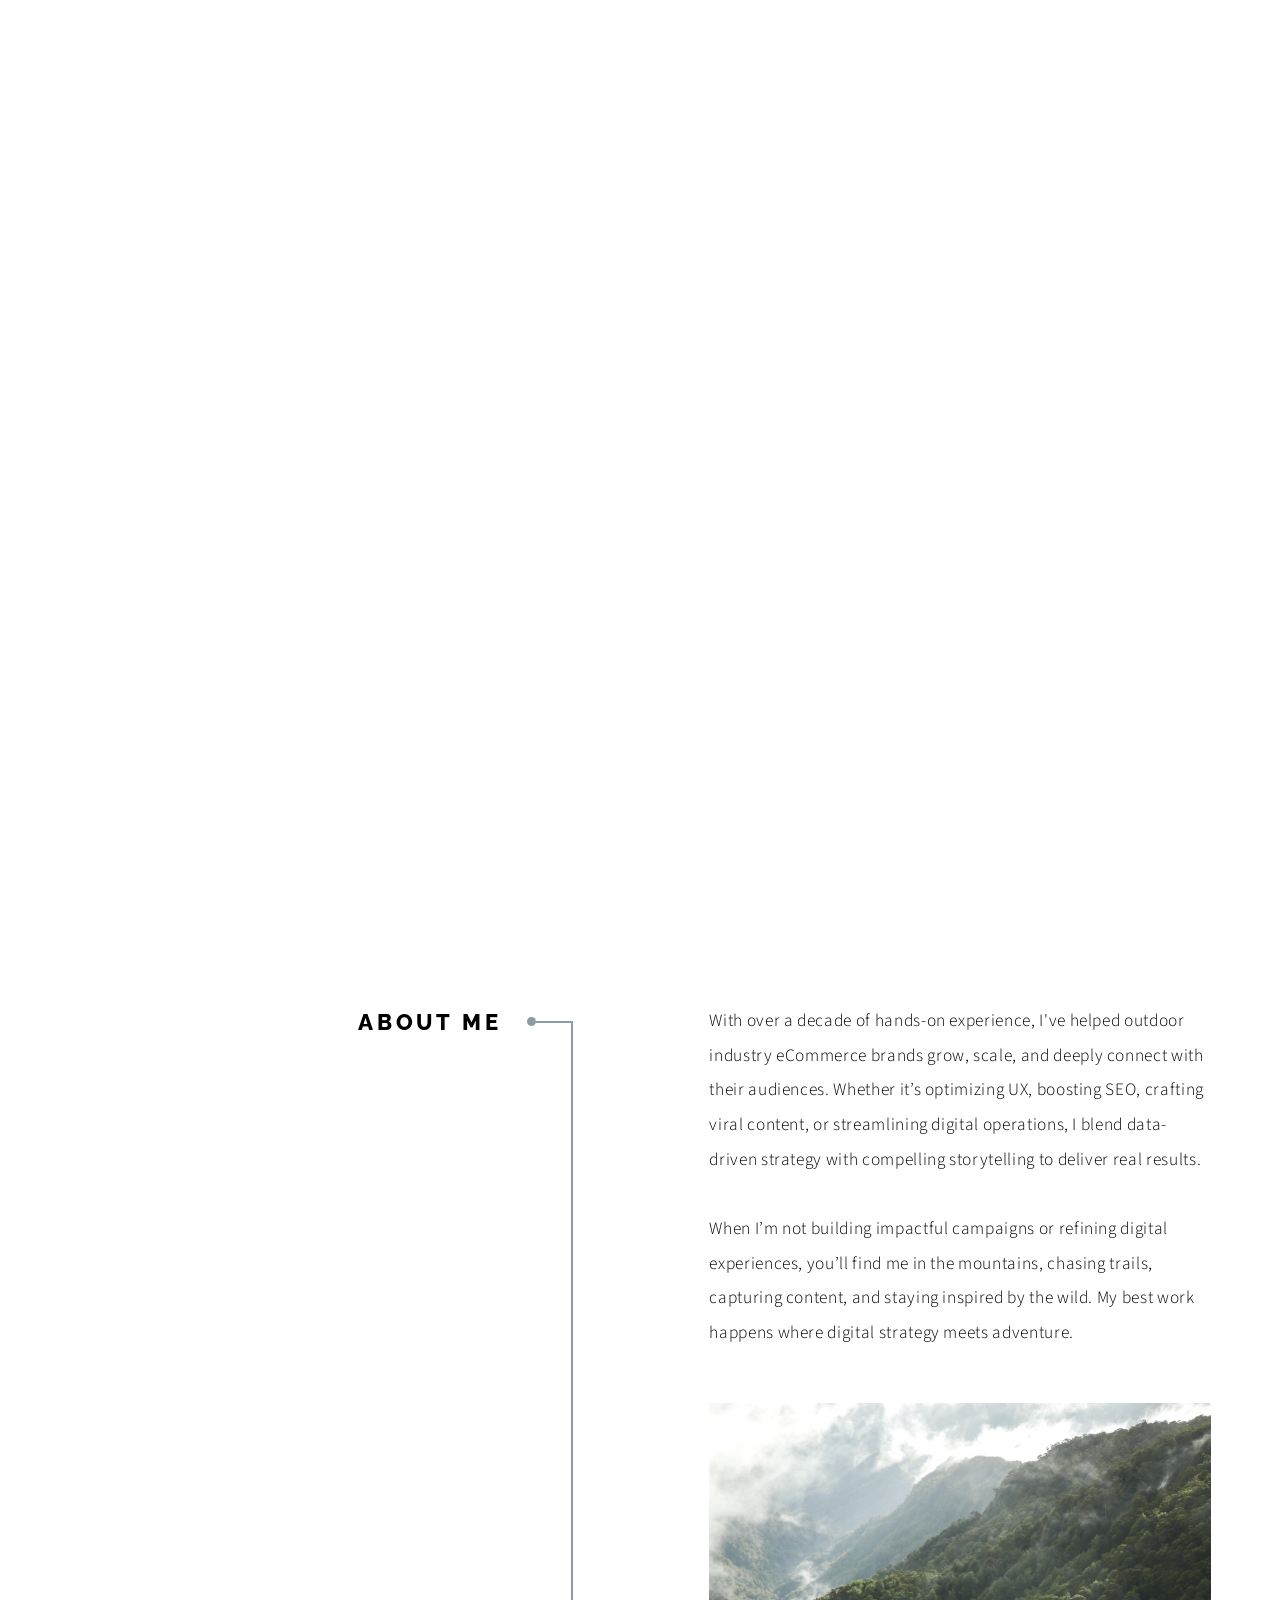
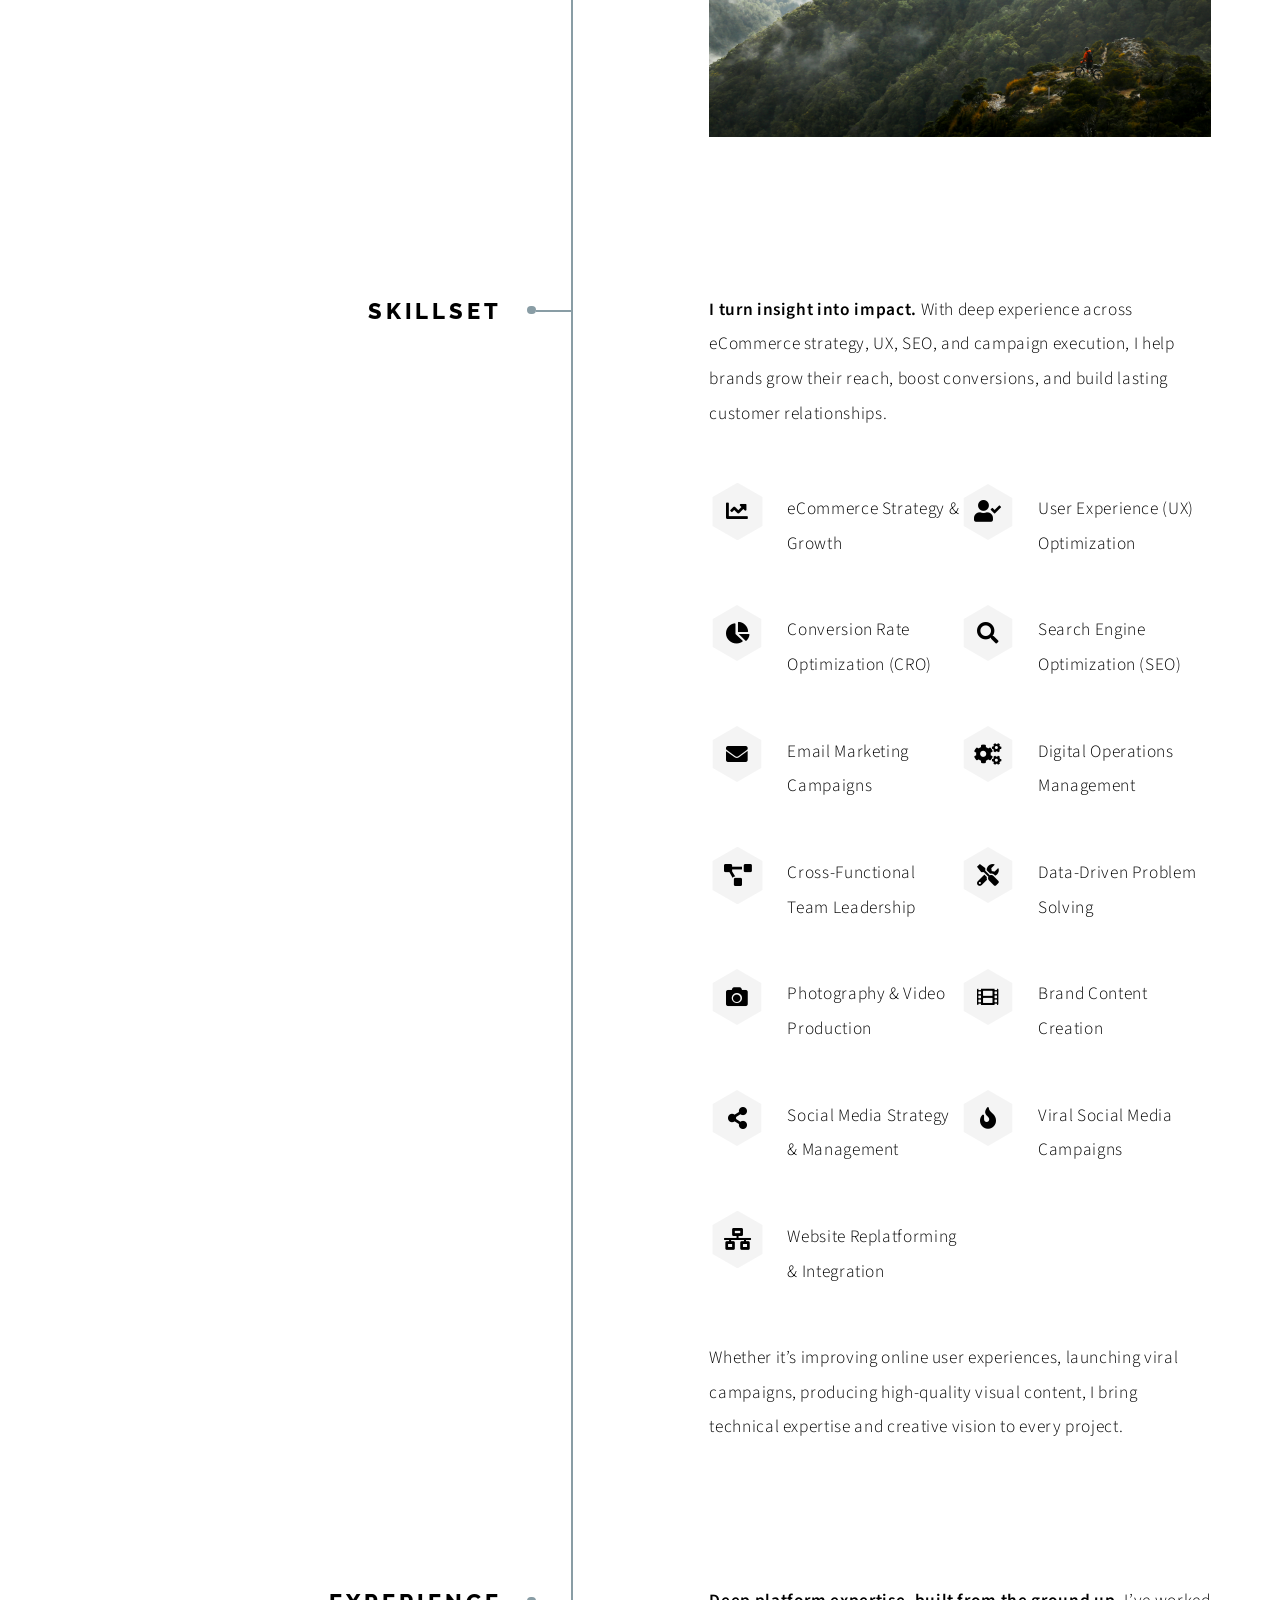
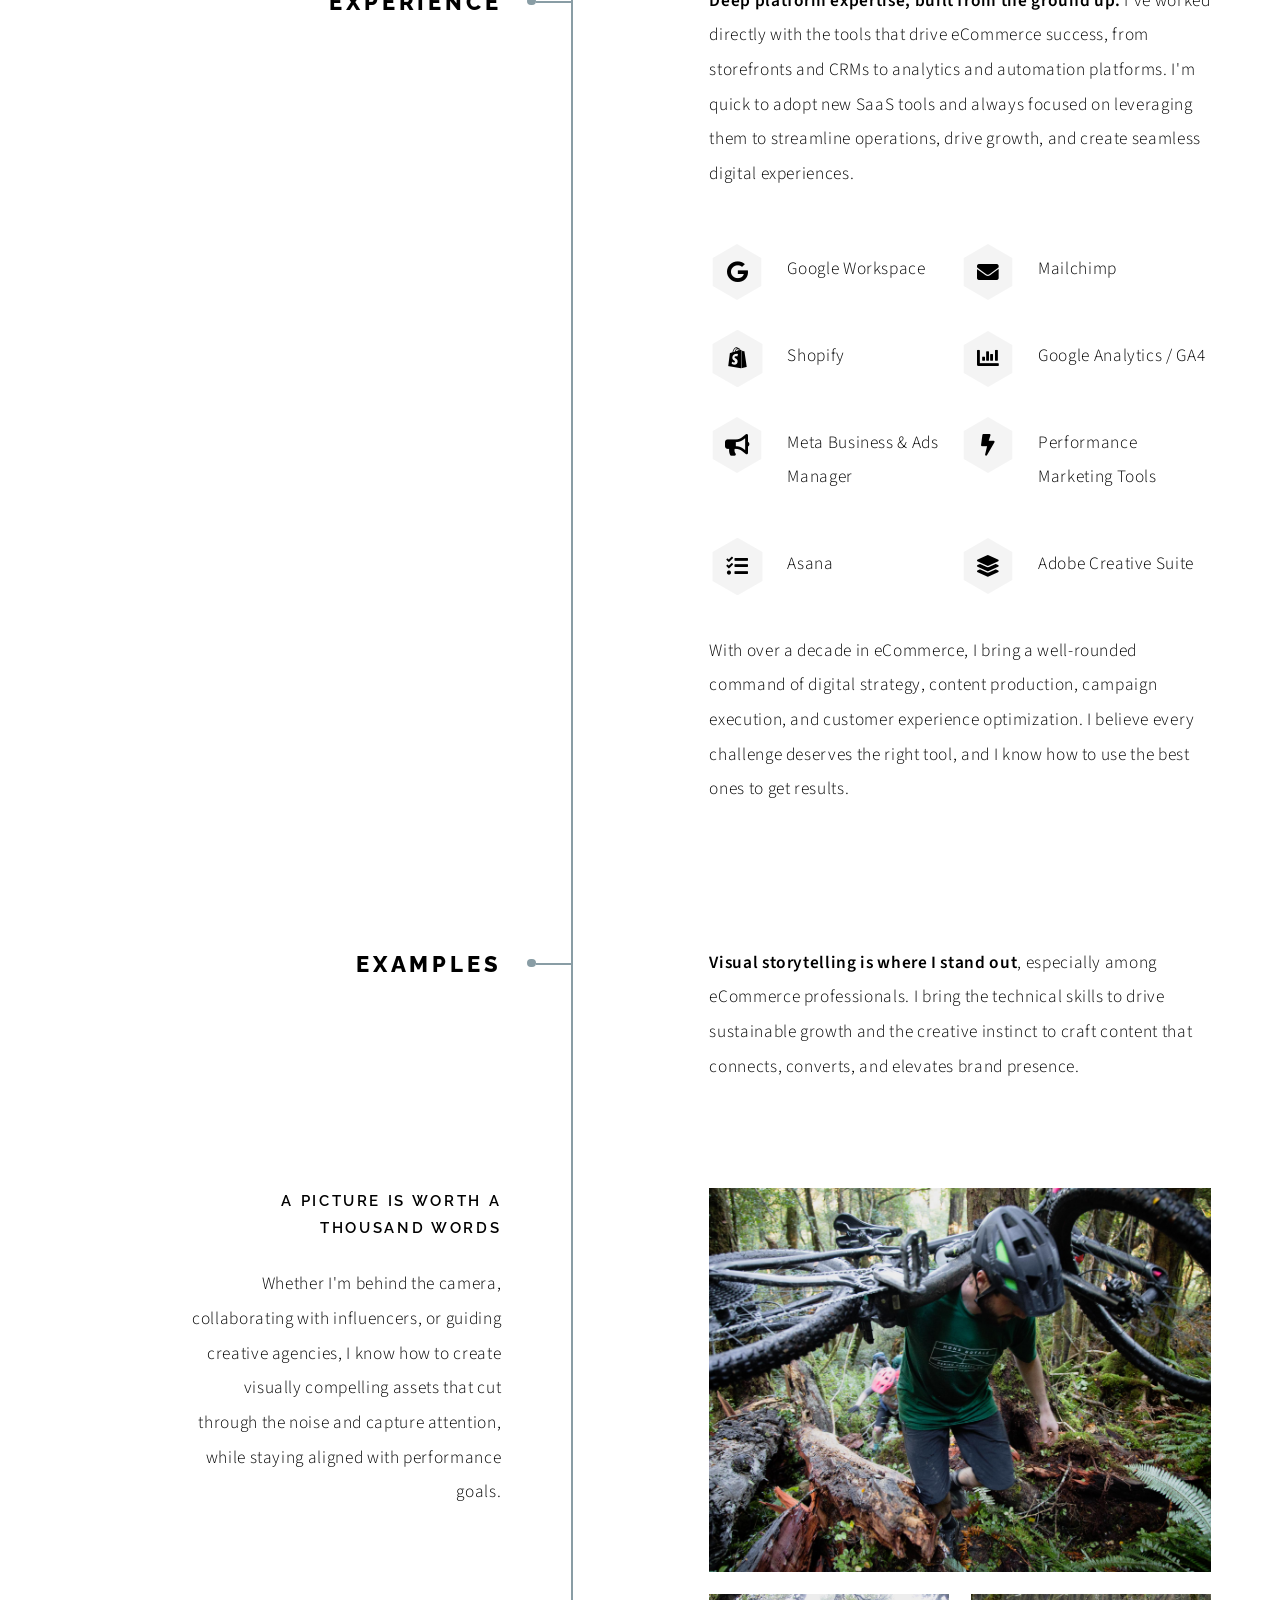
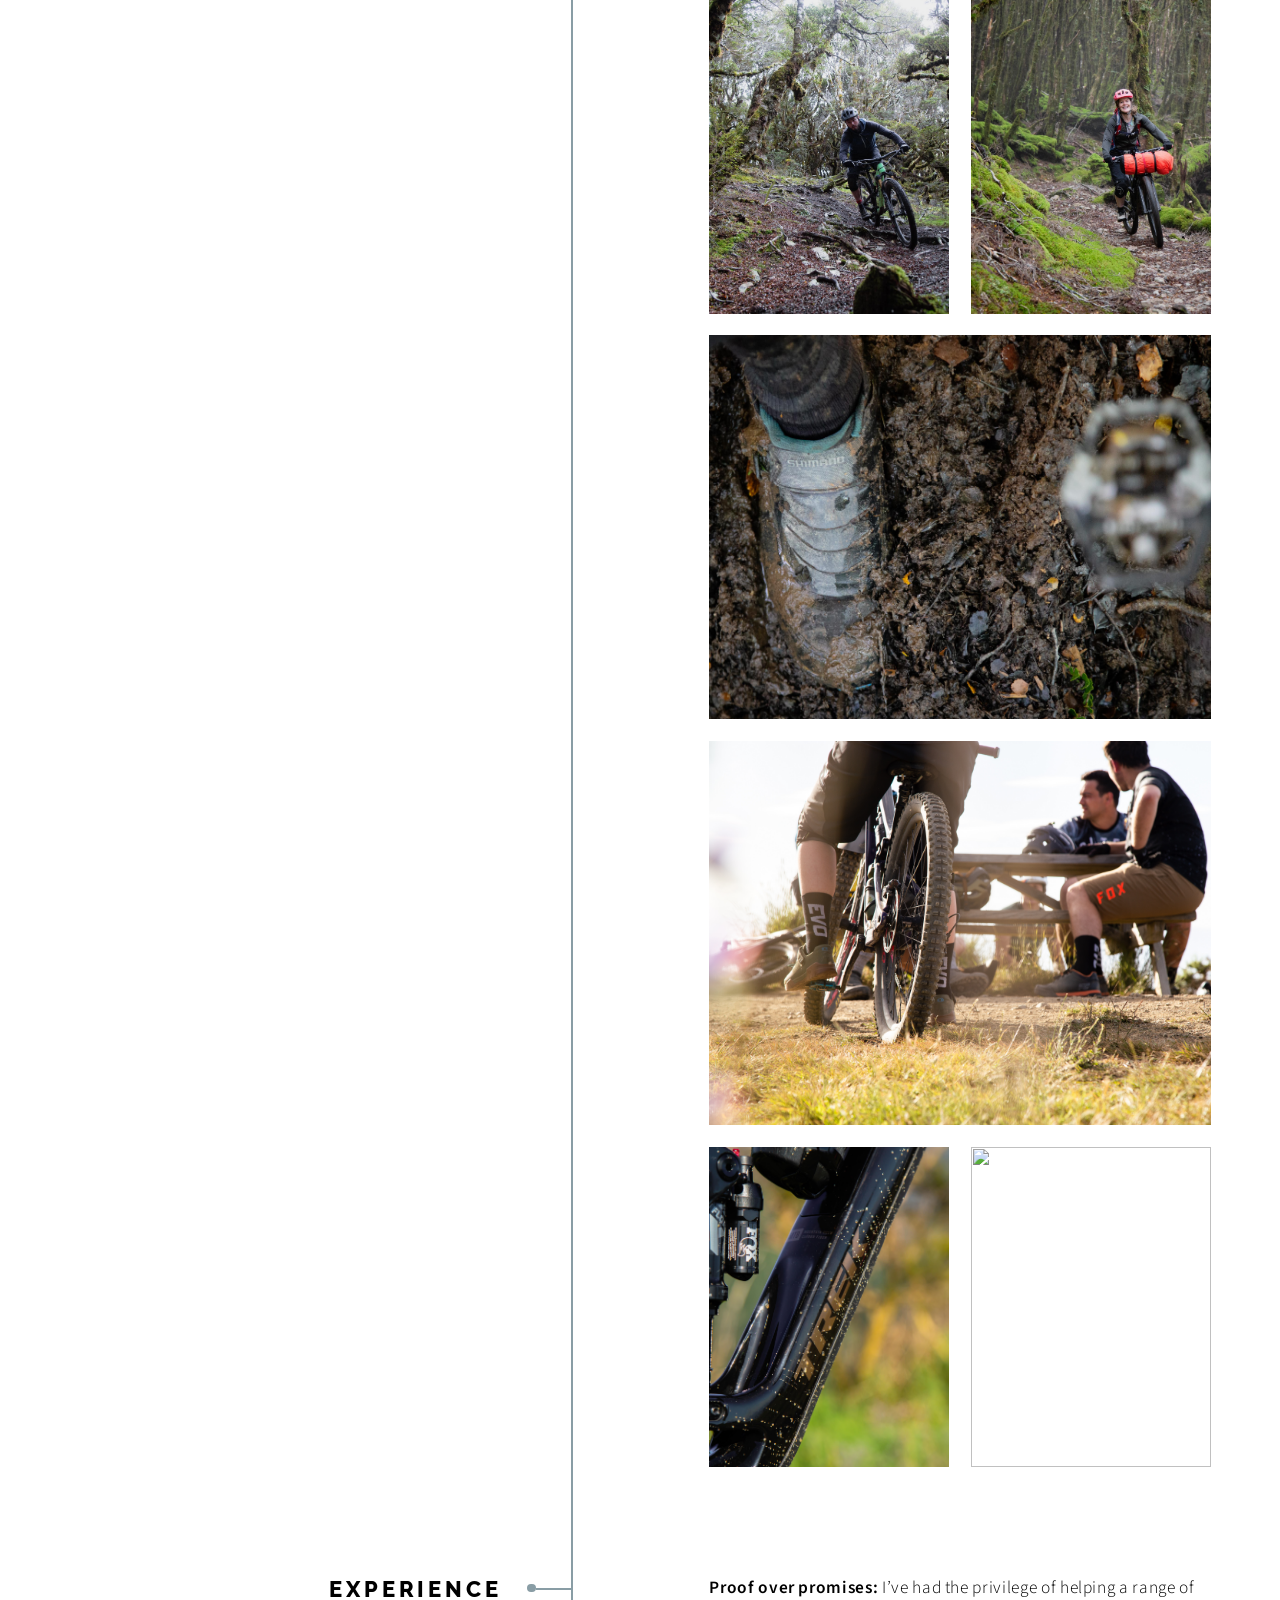
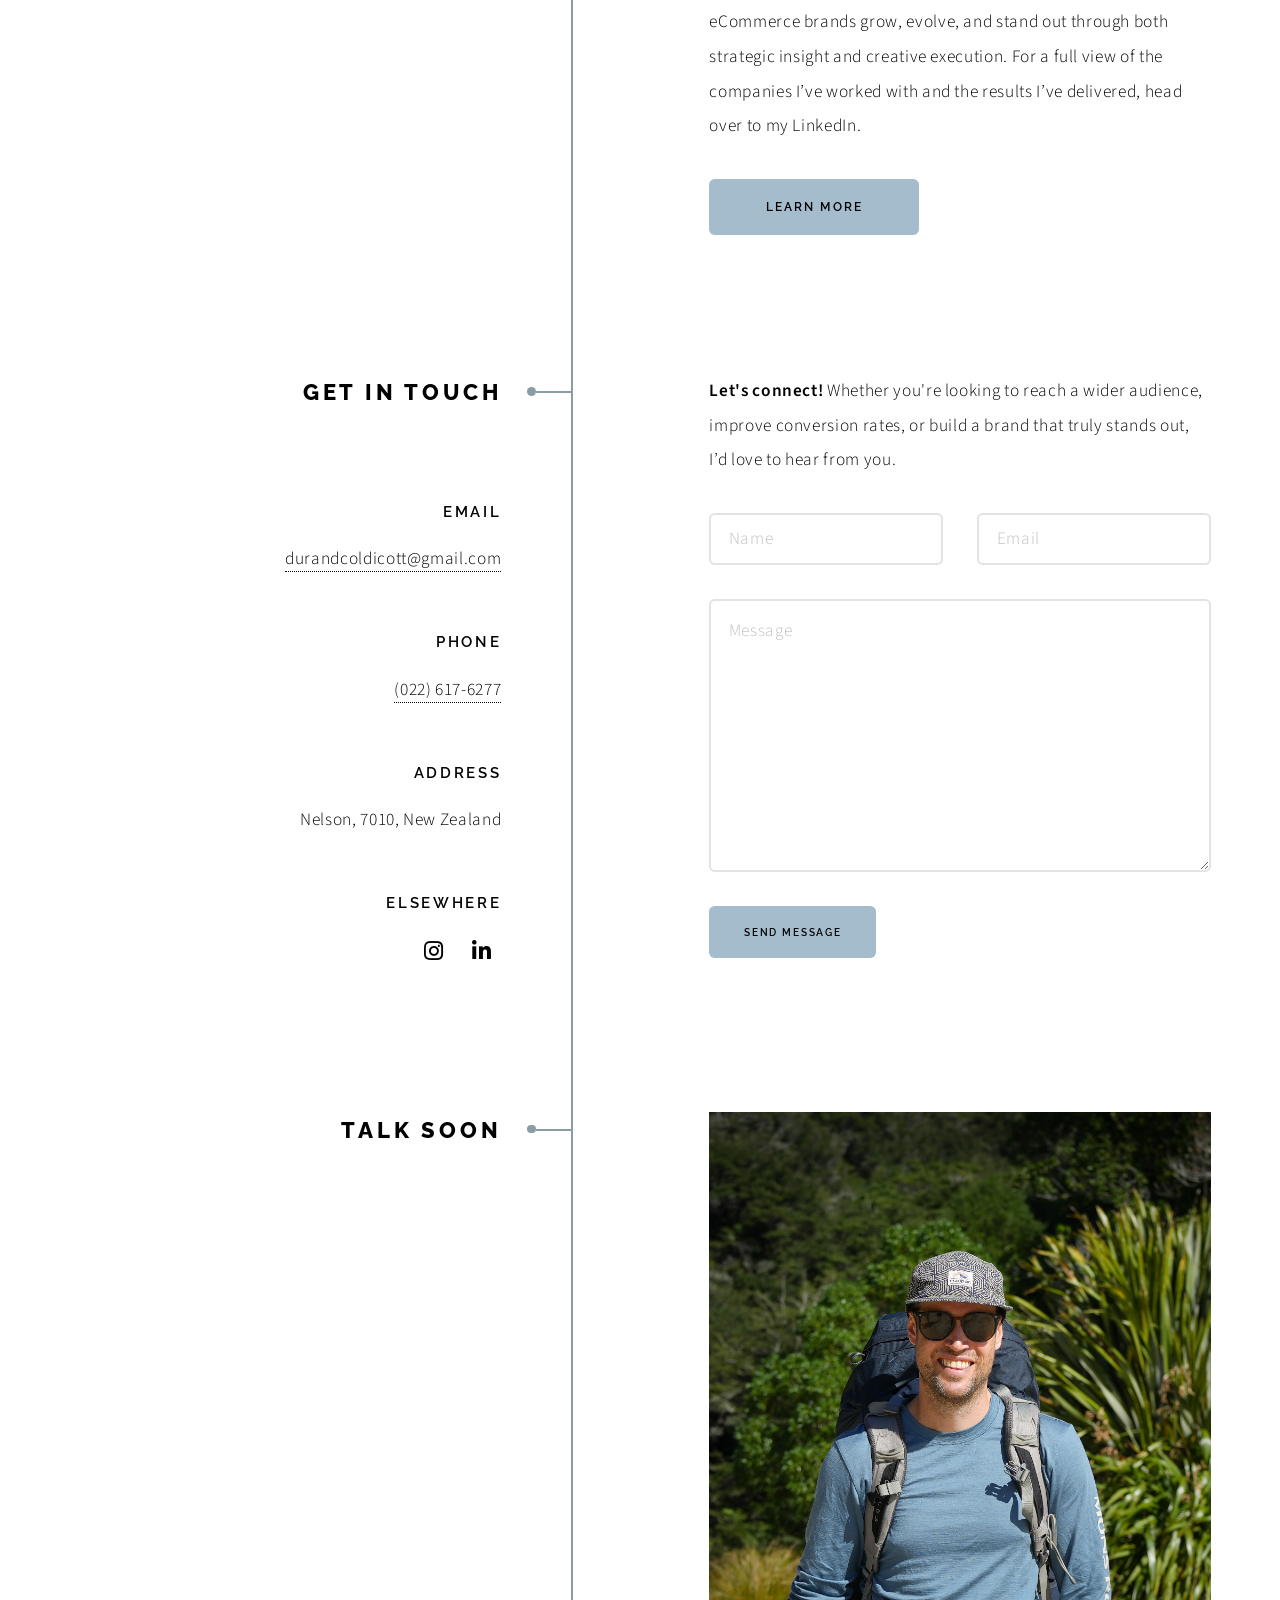
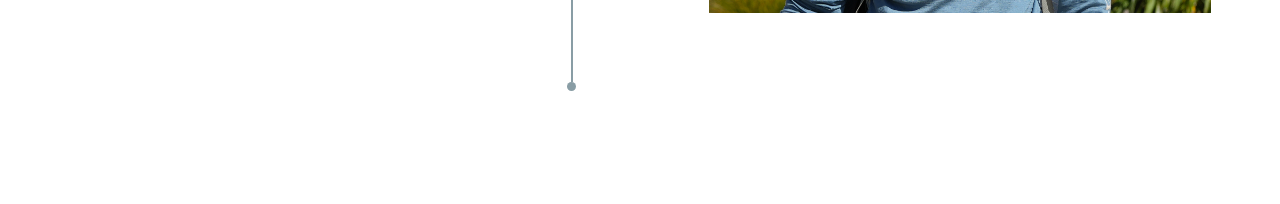
==== index.html @ 2cd279db "Update index.html" ====
<!DOCTYPE HTML>

<html>
	<head>
		<title>Durand Coldicott | Ecommerce, Digital, Story Telling | New Zealand</title>
		<meta charset="utf-8" />
		<meta name="viewport" content="width=device-width, initial-scale=1, user-scalable=no" />
		<meta name="description" content="" />
		<meta name="keywords" content="" />
		<link rel="stylesheet" href="assets/css/main.css" />
		<link rel="icon" href="/images/gallery/favicon.png" type="image/png">
	</head>
	<body class="is-preload">

		<!-- Wrapper -->
			<div id="wrapper">

				<!-- Intro -->
					<section class="intro">
						<header>
							<p>Kia ora!</p>
							<h1>I'm Durand</h1>
							<p>Digital Strategist | eCommerce Expert | Outdoor Industry Specialist | <a href="https://www.linkedin.com/in/durand-coldicott/">LinkedIn</a></p>
							<ul class="actions">
								<li><a href="#first" class="arrow scrolly"><span class="label">Next</span></a></li>
							</ul>
						</header>
						<div class="content">
							<!-- <span class="image fill" data-position="center"><img src="images/gallery/fulls/DSC02197.jpg" alt="" /></span> --> 
							<span class="image fill" data-position="center"><img src="images/gallery/fulls/20210427-178187867_2916648645258292_5608399350117314718_n.jpg" alt="" /></span>
						</div>
							
					</section>

				<!-- Section -->
					<section id="first">
						<header>
							<h2>About me</h2>
						</header>
						<div class="content">
							<p>With over a decade of hands-on experience, I've helped outdoor industry eCommerce brands grow, scale, and deeply connect with their audiences. Whether it’s optimizing UX, boosting SEO, crafting viral content, or streamlining digital operations, I blend data-driven strategy with compelling storytelling to deliver real results.</p> 
							<p>When I’m not building impactful campaigns or refining digital experiences, you’ll find me in the mountains, chasing trails, capturing content, and staying inspired by the wild. My best work happens where digital strategy meets adventure.</p>
							<span class="image main"><img src="images/gallery/fulls/20230402-IMG_9871.jpg" alt="" /></span>
						</div>
					</section>

				<!-- Section -->
				<section>
				    <header>
				        <h2>Skillset</h2>
				    </header>
				    <div class="content">
				        <p><strong>I turn insight into impact.</strong> With deep experience across eCommerce strategy, UX, SEO, and campaign execution, I help brands grow their reach, boost conversions, and build lasting customer relationships.</p>

				        <ul class="feature-icons">
				            <li class="icon solid fa-chart-line">eCommerce Strategy & Growth</li>
				            <li class="icon solid fa-user-check">User Experience (UX) Optimization</li>
				            <li class="icon solid fa-chart-pie">Conversion Rate Optimization (CRO)</li>
				            <li class="icon solid fa-search">Search Engine Optimization (SEO)</li>
				            <li class="icon solid fa-envelope">Email Marketing Campaigns</li>
				            <li class="icon solid fa-cogs">Digital Operations Management</li>
				            <li class="icon solid fa-project-diagram">Cross-Functional Team Leadership</li>
				            <li class="icon solid fa-tools">Data-Driven Problem Solving</li>
				            <li class="icon solid fa-camera">Photography & Video Production</li>
				            <li class="icon solid fa-film">Brand Content Creation</li>
				            <li class="icon solid fa-share-alt">Social Media Strategy & Management</li>
				            <li class="icon solid fa-fire">Viral Social Media Campaigns</li>
				            <li class="icon solid fa-network-wired">Website Replatforming & Integration</li>
				            
				        </ul>
				        <p>Whether it’s improving online user experiences, launching viral campaigns, producing high-quality visual content, I bring technical expertise and creative vision to every project.</p>
				    </div>
				</section>

<!-- Tools Section -->
<section>
    <header>
        <h2>Experience</h2>
    </header>
    <div class="content">
        <p><strong>Deep platform expertise, built from the ground up.</strong> I’ve worked directly with the tools that drive eCommerce success, from storefronts and CRMs to analytics and automation platforms. I'm quick to adopt new SaaS tools and always focused on leveraging them to streamline operations, drive growth, and create seamless digital experiences.</p>

        <ul class="feature-icons">
            <li class="icon brands fa-google">Google Workspace</li>
            <li class="icon solid fa-envelope">Mailchimp</li>
            <li class="icon brands fa-shopify">Shopify</li>
            <li class="icon solid fa-chart-bar">Google Analytics / GA4</li>
            <li class="icon solid fa-bullhorn">Meta Business & Ads Manager</li>
            <li class="icon solid fa-bolt">Performance Marketing Tools</li>
            <li class="icon solid fa-tasks">Asana</li>
            <li class="icon solid fa-layer-group">Adobe Creative Suite</li>
        </ul>
        <p>With over a decade in eCommerce, I bring a well-rounded command of digital strategy, content production, campaign execution, and customer experience optimization. I believe every challenge deserves the right tool, and I know how to use the best ones to get results.</p>

    </div>
</section>

<!-- WORK EXAMPLES -->
				<!-- Section -->
					<section>
						<header>
							<h2>Examples</h2>
						</header>
						<div class="content">
							<p><strong>Visual storytelling is where I stand out</strong>, especially among eCommerce professionals. I bring the technical skills to drive sustainable growth and the creative instinct to craft content that connects, converts, and elevates brand presence. </p>

				<!-- Section -->
					<section>
						<header>
							<h3>A Picture Is Worth a Thousand Words</h3>
							<p>Whether I'm behind the camera, collaborating with influencers, or guiding creative agencies, I know how to create visually compelling assets that cut through the noise and capture attention, while staying aligned with performance goals.</p>
						</header>
						<div class="content">
							<div class="gallery">
								<!-- KIRWANS -->
								<a href="images/gallery/fulls/kirwans_1.jpg" class="landscape"><img src="images/gallery/fulls/kirwans_1.jpg" alt="" /></a>
								<a href="images/gallery/fulls/Kirwans_3.jpg"><img src="images/gallery/fulls/Kirwans_3.jpg" alt="" /></a>
								<a href="images/gallery/fulls/kirwans_4.jpg"><img src="images/gallery/fulls/kirwans_4.jpg" alt="" /></a>
								<a href="images/gallery/fulls/kirwans_2.jpg" class="landscape"><img src="images/gallery/fulls/kirwans_2.jpg" alt="" /></a>

								<!-- BIKES -->
								<a href="images/gallery/fulls/20221208-IMG_8834.jpg" class="landscape"><img src="images/gallery/fulls/20221208-IMG_8834.jpg" alt="" /></a>
								<a href="images/gallery/fulls/20230531-IMG_0290.jpg"><img src="images/gallery/fulls/20230531-IMG_0290.jpg" alt="" /></a>
								<a href="images/gallery/fulls/20230531-IMG_0275.jpg"><img src="images/gallery/fulls/20230531-IMG_0275.jpg" alt="" /></a>
							</div>
						</div>
					</section>


						</div>
					</section>

				<!-- Section -->
					<section>
						<header>
							<h2>Experience</h2>
						</header>
						<div class="content">
							<p><strong>Proof over promises:</strong> I’ve had the privilege of helping a range of eCommerce brands grow, evolve, and stand out through both strategic insight and creative execution. For a full view of the companies I’ve worked with and the results I’ve delivered, head over to my LinkedIn.</p>
							<ul class="actions">
								<li><a href="https://www.linkedin.com/in/durand-coldicott/" class="button primary large">Learn More</a></li>
								<!-- <li><a href="#" class="button large">Learn More</a></li> -->
							</ul>
						</div>
					</section>


				<!-- Section -->
					<section>
						<header>
							<h2>Get in touch</h2>
						</header>
						<div class="content">
						  <p><strong>Let's connect!</strong> Whether you're looking to reach a wider audience, improve conversion rates, or build a brand that truly stands out, I’d love to hear from you.</p>

						  <div id="form-container">
						    <form id="contact-form" action="https://formspree.io/f/xovdlkgo" method="POST">
						      <div class="fields">
						        <div class="field half">
						          <input type="text" name="name" id="name" placeholder="Name" required />
						        </div>
						        <div class="field half">
						          <input type="email" name="email" id="email" placeholder="Email" required />
						        </div>
						        <div class="field">
						          <textarea name="message" id="message" placeholder="Message" rows="7" required></textarea>
						        </div>
						        <input type="hidden" name="_subject" value="New message from durand.nz" />
						      </div>
						      <ul class="actions">
						        <li><input type="submit" value="Send Message" class="button primary" /></li>
						      </ul>
						    </form>
						  </div>

						  <div id="thank-you-message" style="display: none;">
						    <p><strong>Thanks!</strong> Your message has been sent. I’ll be in touch soon.</p>
						  </div>
						</div>

						<footer>
							<ul class="items">
								<li>
									<h3>Email</h3>
									<a href="mailto:durandcoldicott@gmail.com">durandcoldicott@gmail.com</a>
								</li>
								<li>
									<h3>Phone</h3>
									<a href="tel:+64226176277">(022) 617-6277</a>
								</li>
								<li>
									<h3>Address</h3>
									<span>Nelson, 7010, New Zealand</span>
								</li>
								<li>
									<h3>Elsewhere</h3>
									<ul class="icons">
										
										<li><a href="https://www.instagram.com/durand.nz/" class="icon brands fa-instagram"><span class="label">Instagram</span></a></li>
										<li><a href="https://www.linkedin.com/in/durand-coldicott/" class="icon brands fa-linkedin-in"><span class="label">LinkedIn</span></a></li>
									</ul>
								</li>
							</ul>
						</footer>
					</section>

					<section>
						<header>
							<h2>Talk soon</h2>
						</header>
						<div class="content">
							<!-- <span class="image fill" style="height:170%; padding:0px;" data-position="center"><img src="images/gallery/fulls/DSC02197.jpg" alt="" /></span> -->
						<span class="image main"><img src="images/gallery/fulls/DSC02197.jpg" alt="" /></span>
						</div>
							
					</section>

			</div>

		<!-- Scripts -->
			<script src="assets/js/jquery.min.js"></script>
			<script src="assets/js/jquery.scrolly.min.js"></script>
			<script src="assets/js/browser.min.js"></script>
			<script src="assets/js/breakpoints.min.js"></script>
			<script src="assets/js/util.js"></script>
			<script src="assets/js/main.js"></script>

<!-- FORM JS -->
<script>
  const form = document.getElementById('contact-form');
  const thankYou = document.getElementById('thank-you-message');
  const formContainer = document.getElementById('form-container');

  form.addEventListener('submit', async (e) => {
    e.preventDefault(); // Prevent default form submission

    const formData = new FormData(form);

    try {
      const response = await fetch(form.action, {
        method: form.method,
        body: formData,
        headers: {
          'Accept': 'application/json'
        }
      });

      if (response.ok) {
        formContainer.style.display = 'none';
        thankYou.style.display = 'block';
      } else {
        alert('Oops! Something went wrong.');
      }
    } catch (error) {
      alert('There was a problem submitting your form.');
    }
  });
</script>

	</body>
</html>
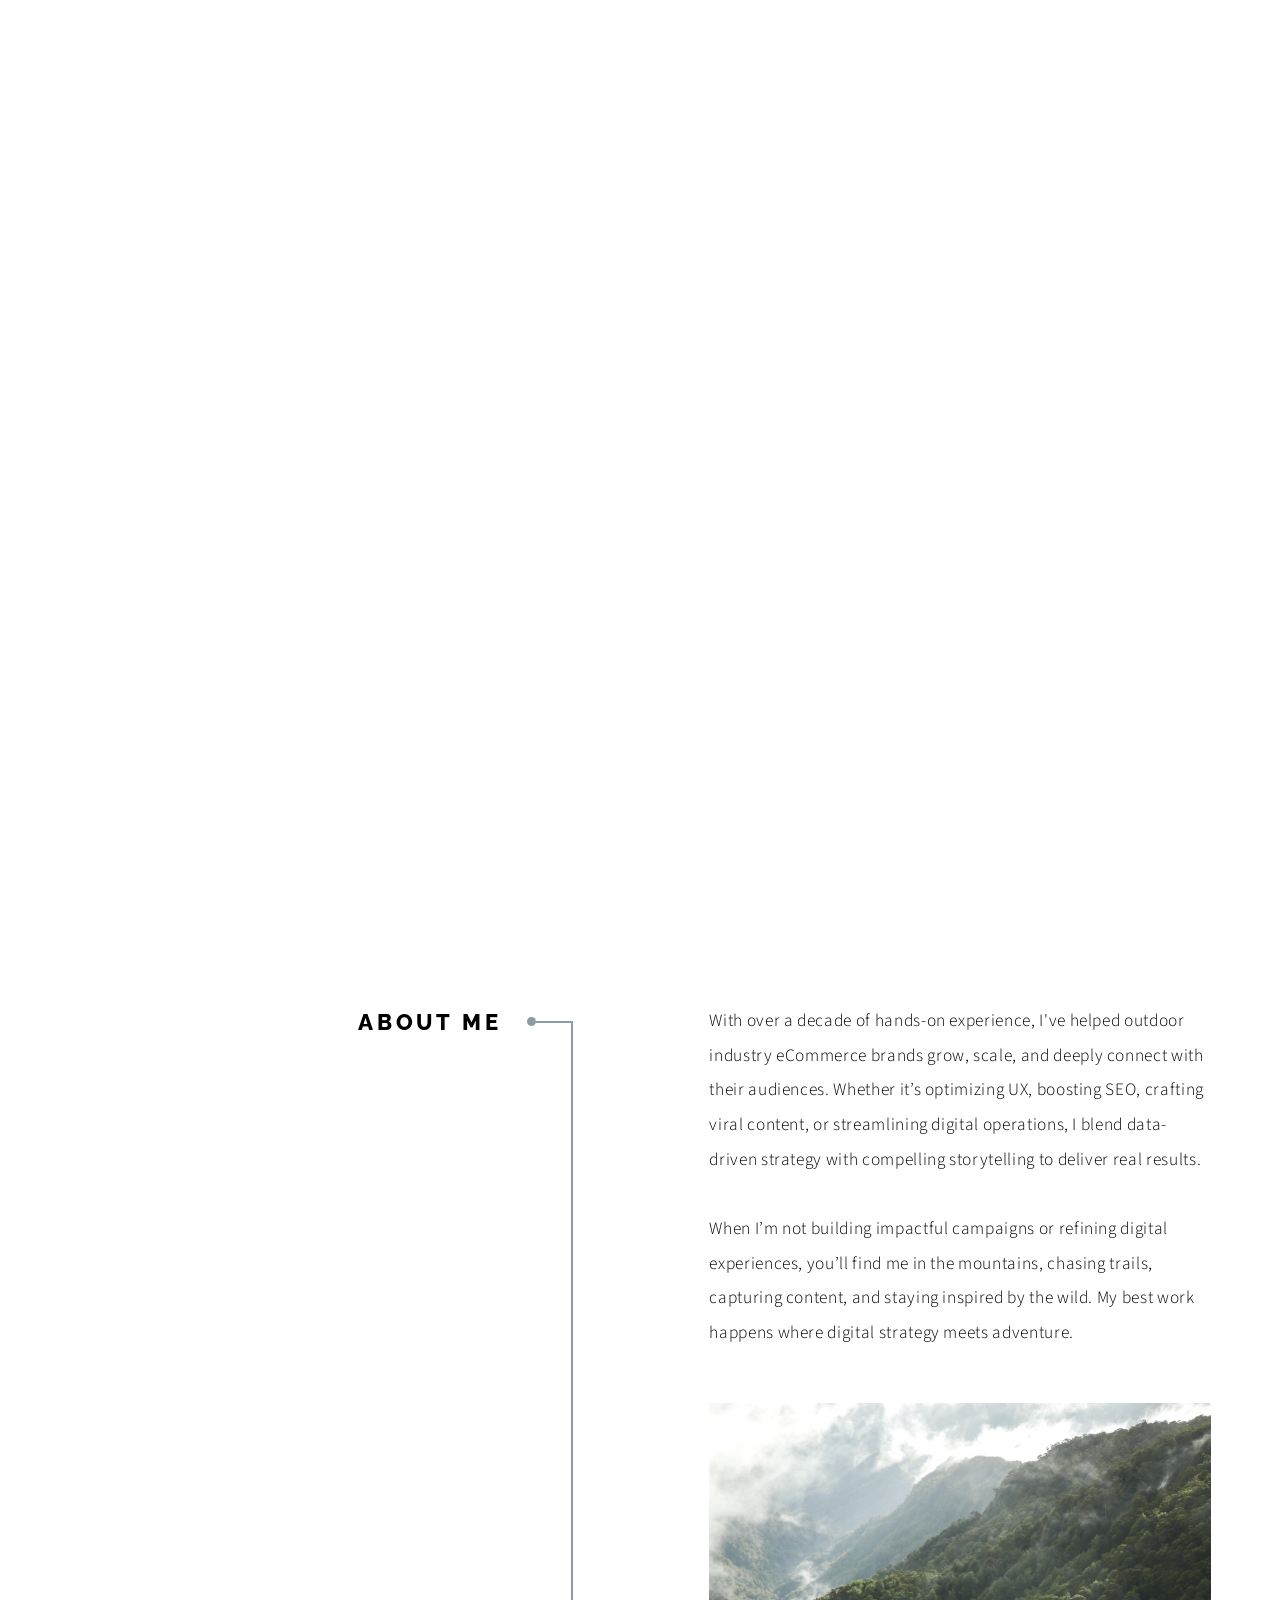
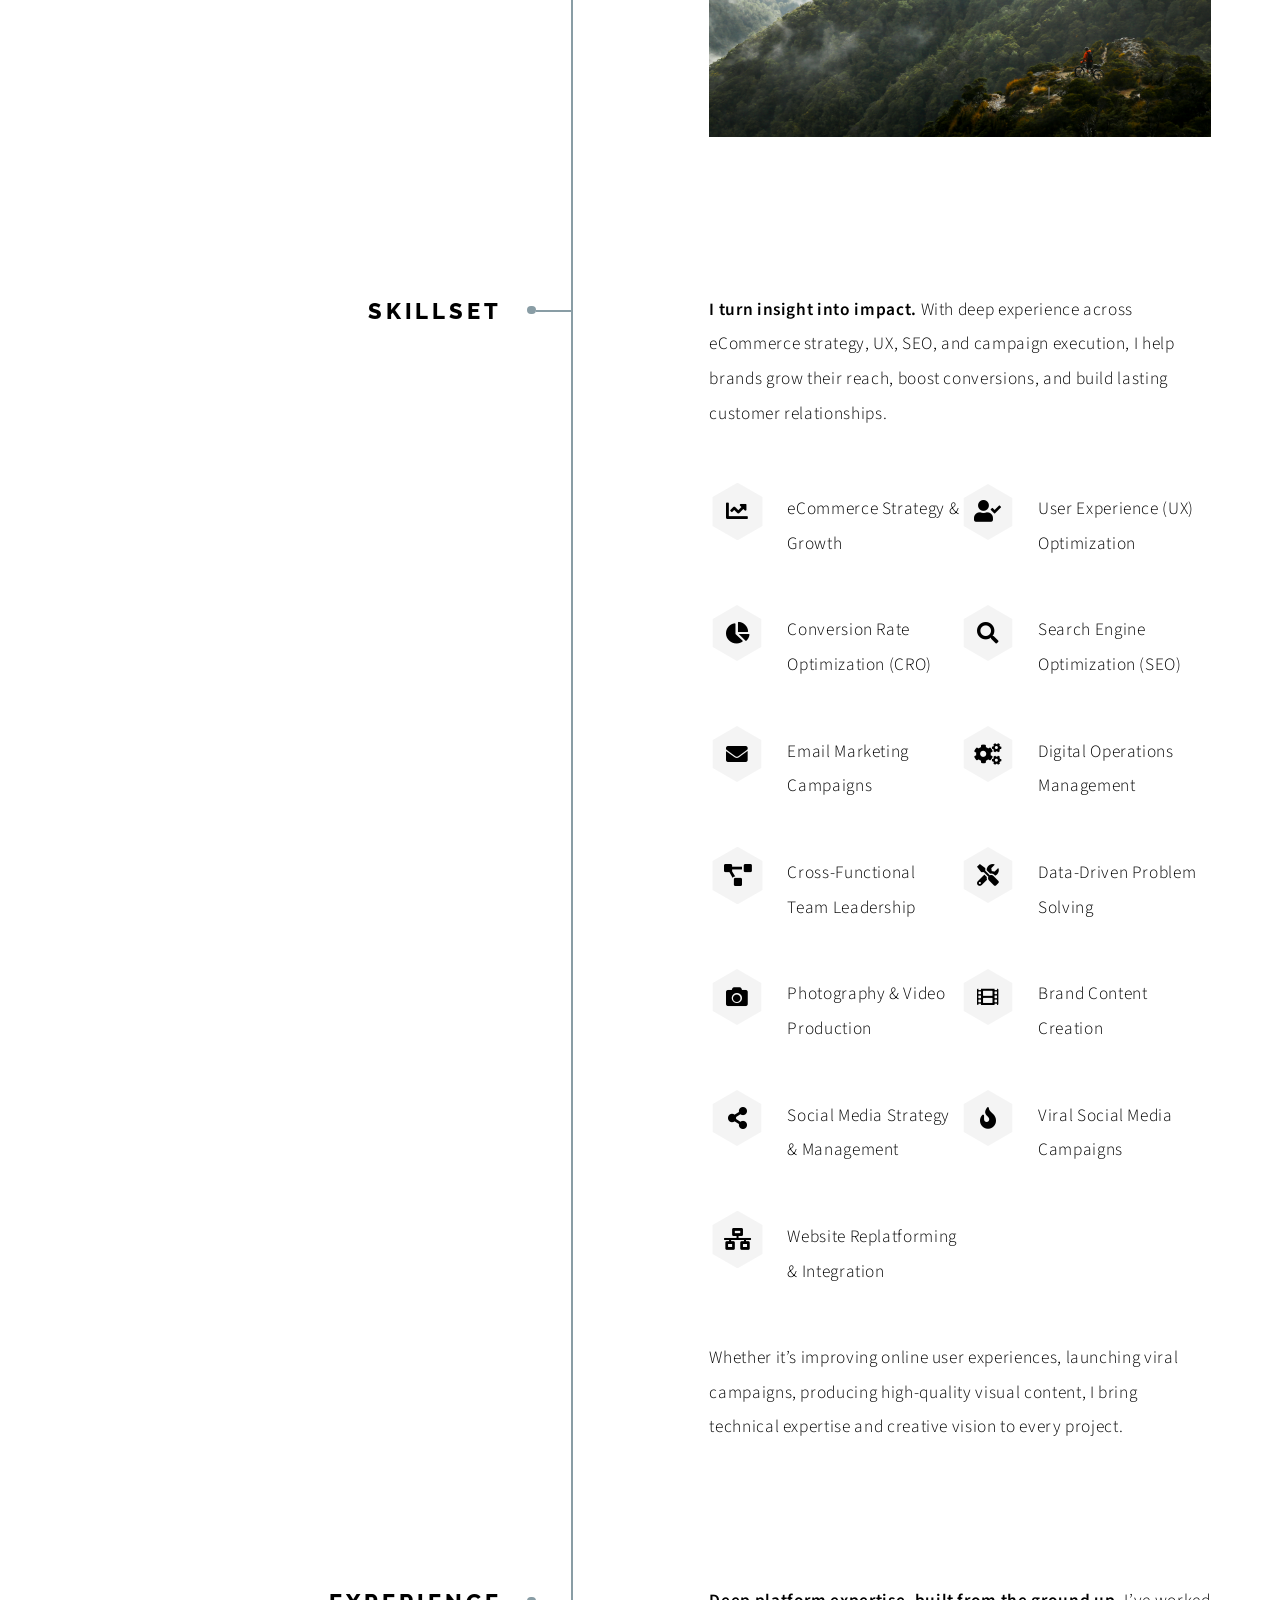
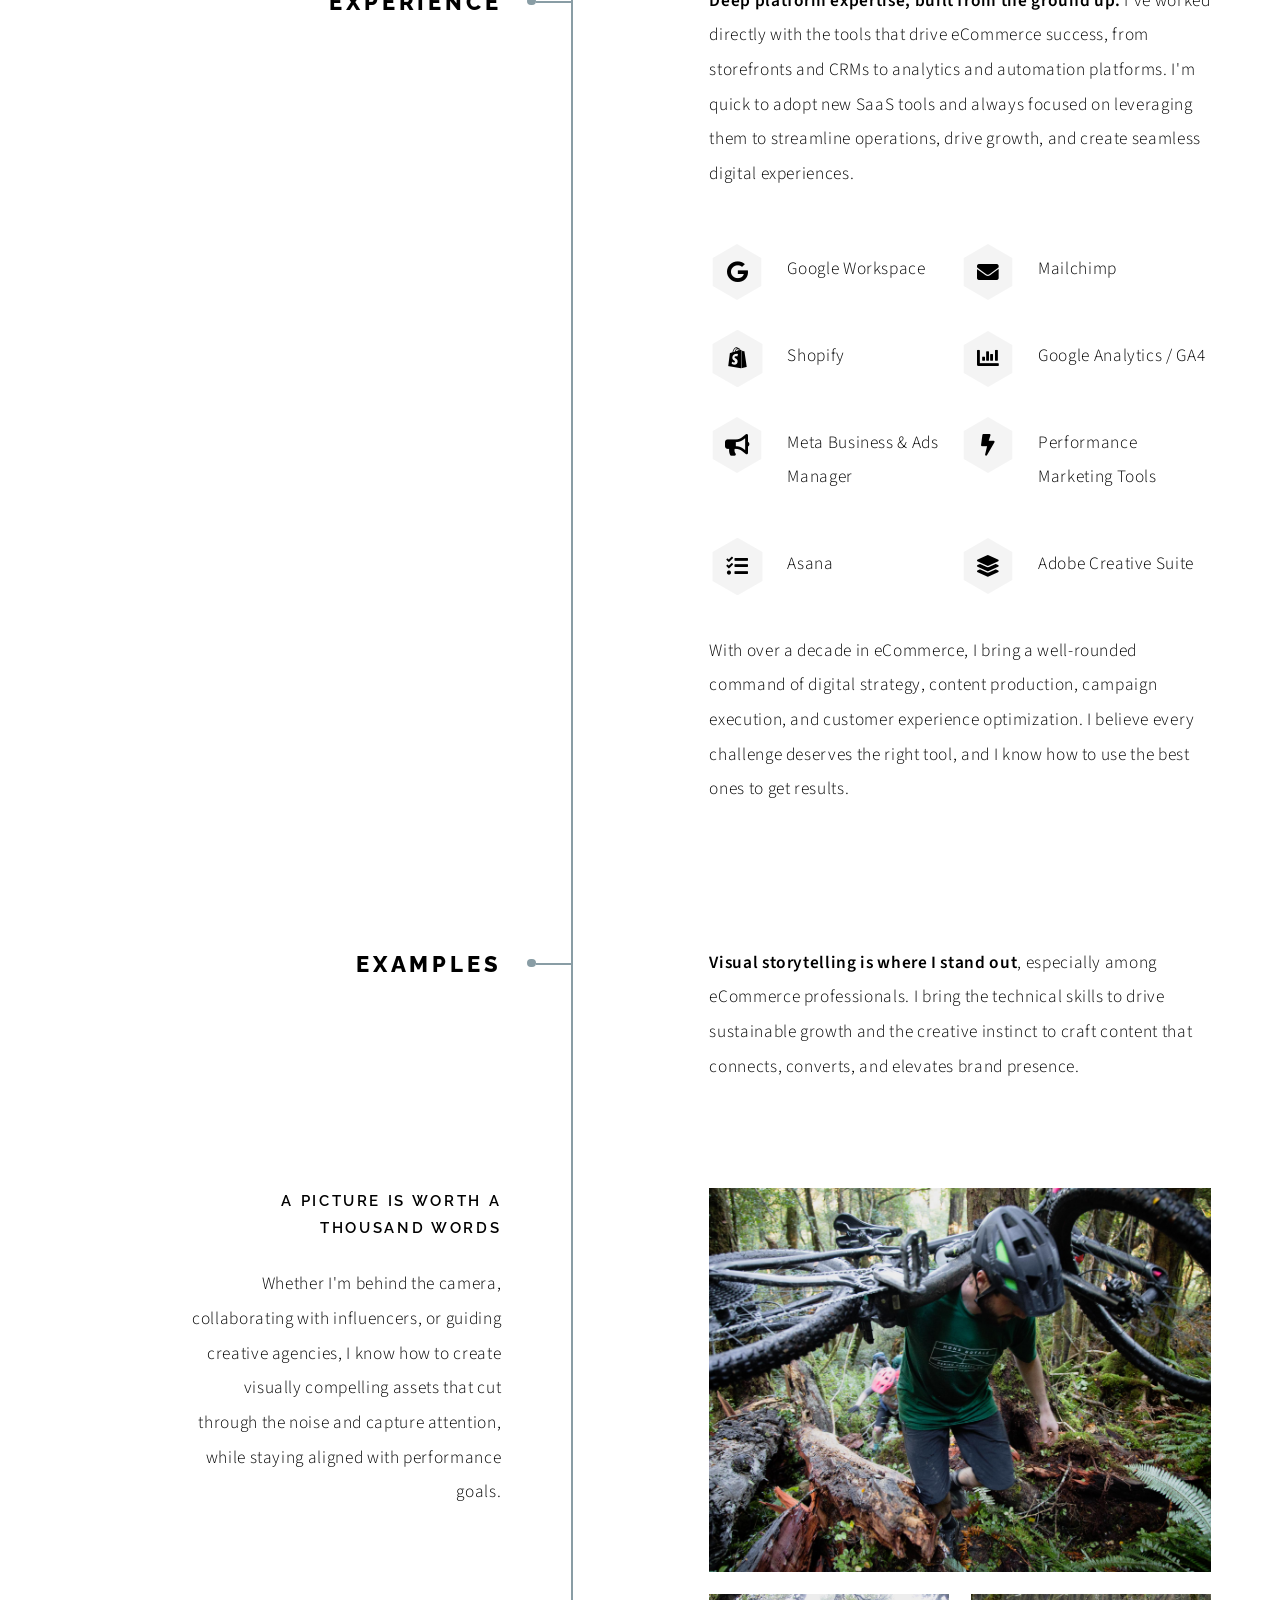
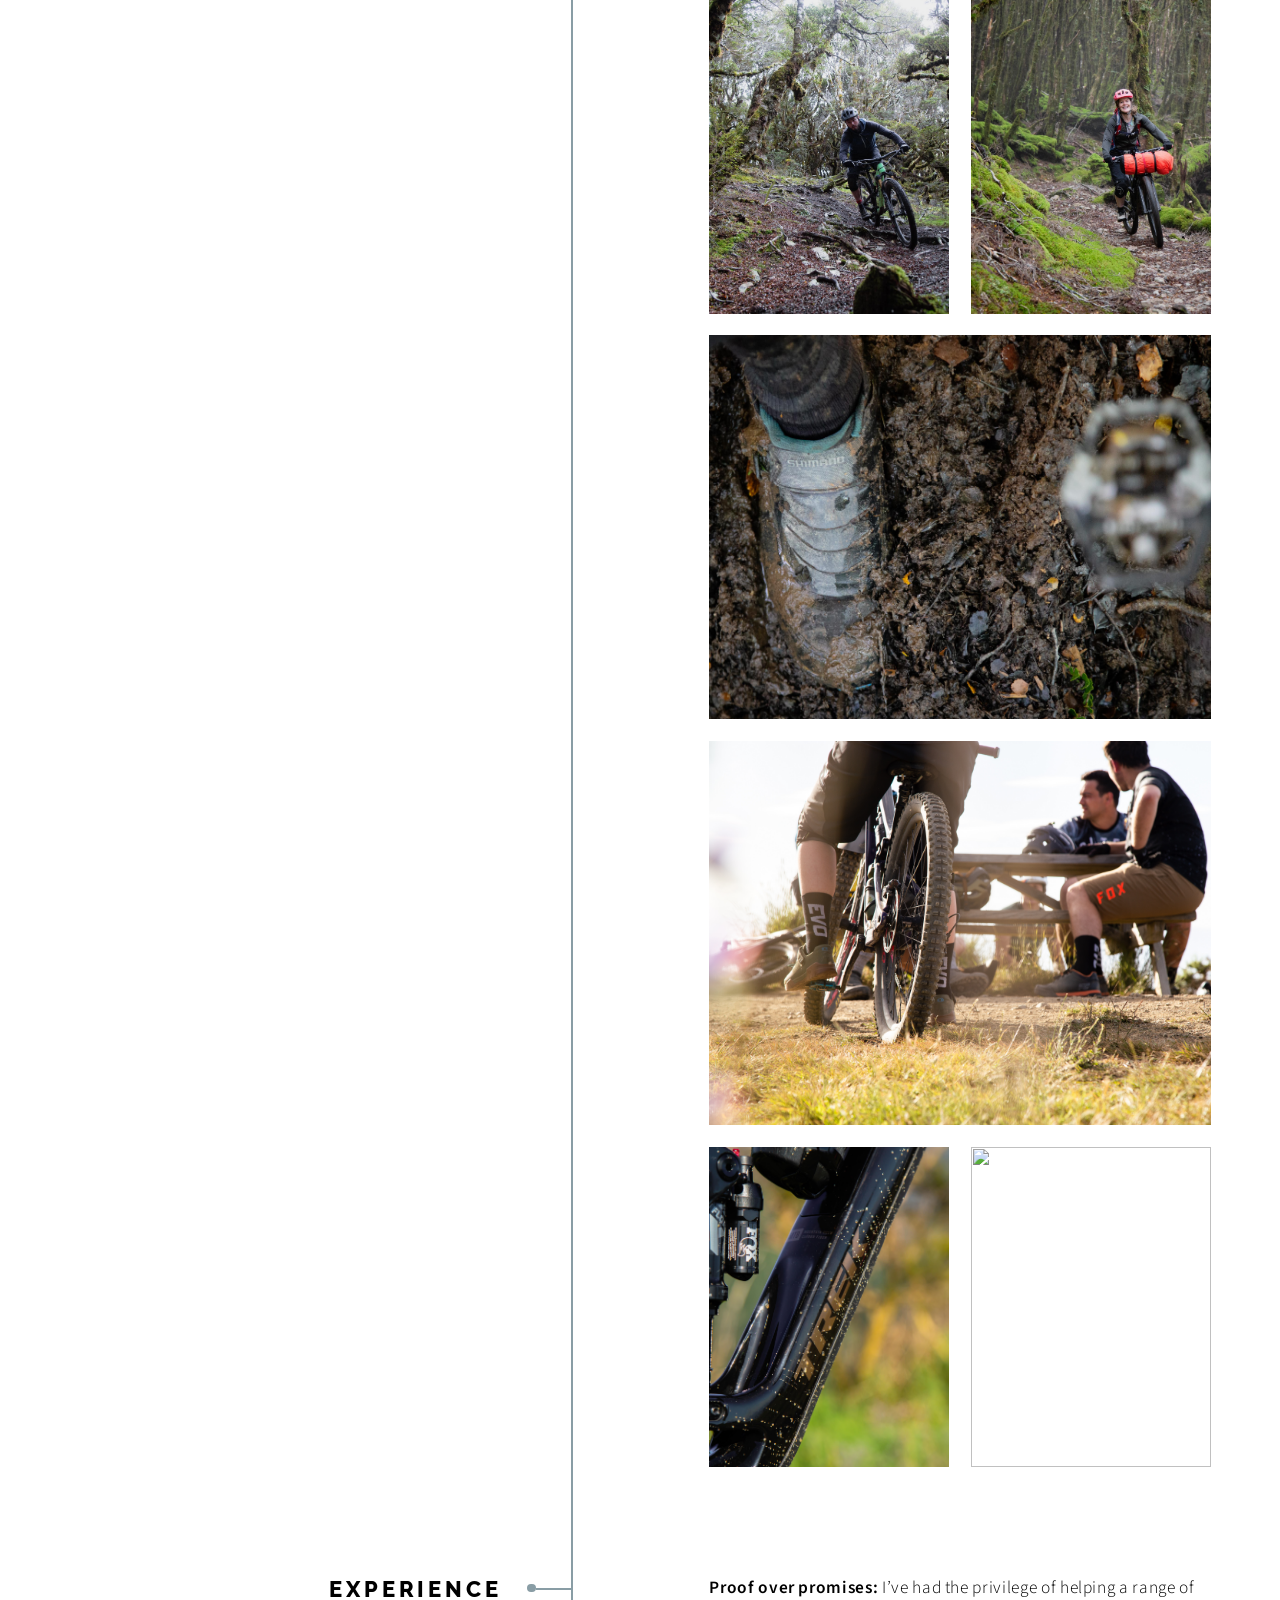
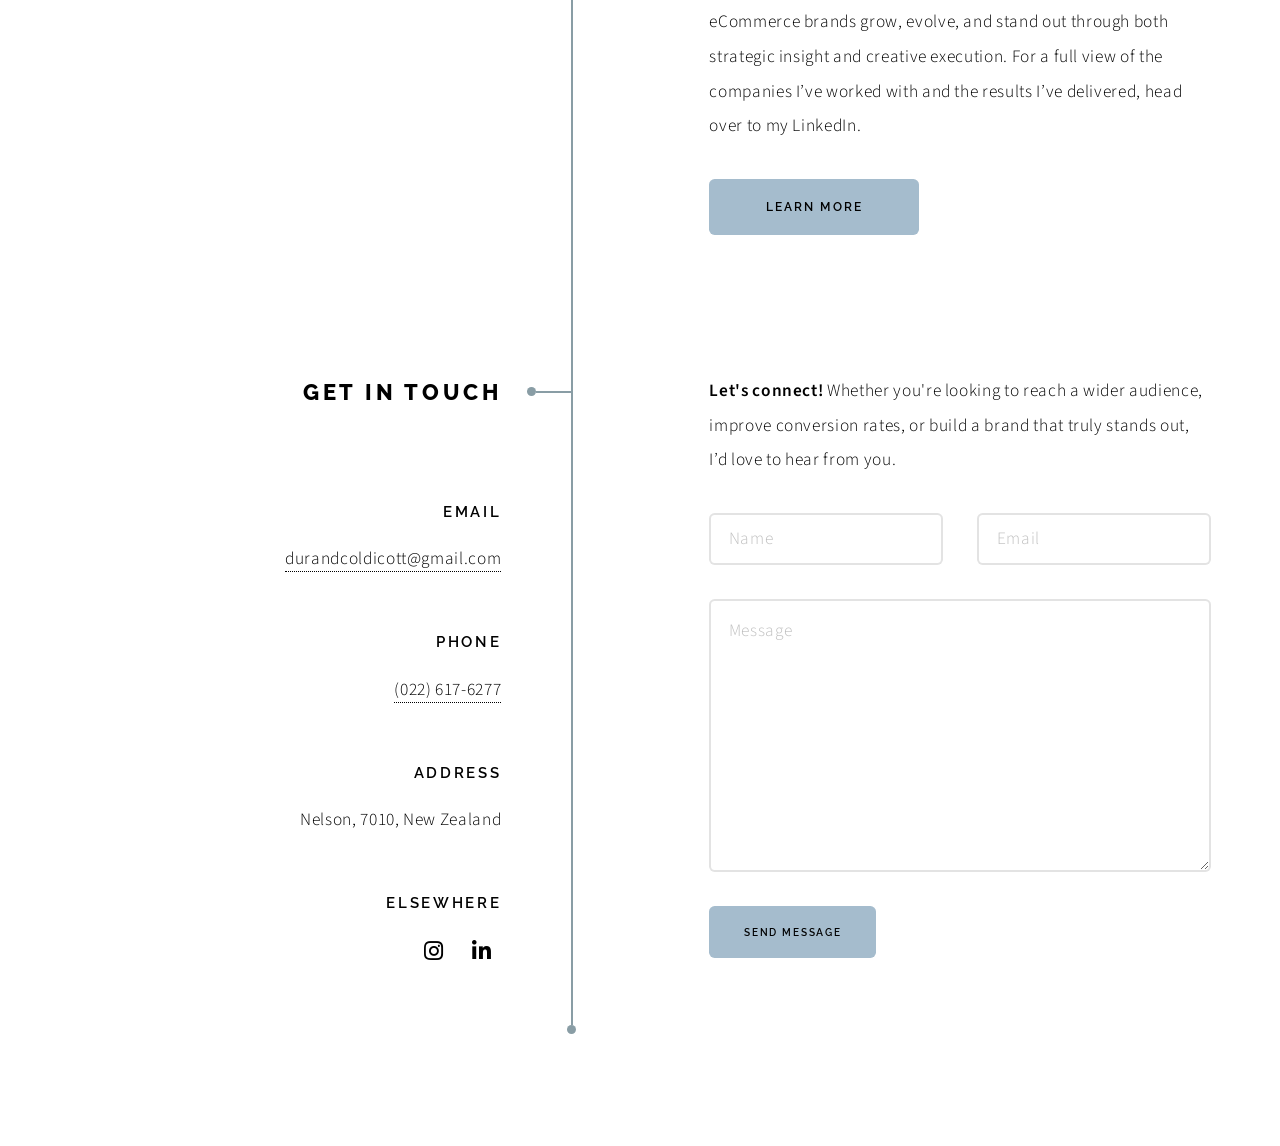
==== commit 89ed29e5: "Update index.html Replace header image  update line 208  remove  					<!-- <section> 						<he" ====
--- a/index.html
+++ b/index.html
@@ -5,8 +5,9 @@
 		<title>Durand Coldicott | Ecommerce, Digital, Story Telling | New Zealand</title>
 		<meta charset="utf-8" />
 		<meta name="viewport" content="width=device-width, initial-scale=1, user-scalable=no" />
-		<meta name="description" content="" />
-		<meta name="keywords" content="" />
+		<meta name="description" content="Experienced eCommerce Manager and Digital Marketing Specialist with a proven track record of driving significant growth for online businesses. Skilled in developing strategies that enhance User Experience (UX), optimize Conversion Rates (CRO), and boost Search Engine Visibility (SEO). At Evo Cycles, I lead digital operations, delivering impactful campaigns and managing cross-functional projects to achieve measurable results." />
+		<meta name="keywords" content="ecommerce manager, ecommerce expert, digital, webstore manager, digital specialist" />
+		<meta property="og:image" content="https://durand.nz/images/gallery/fulls/DSC02197.jpg" /> 
 		<link rel="stylesheet" href="assets/css/main.css" />
 		<link rel="icon" href="/images/gallery/favicon.png" type="image/png">
 	</head>
@@ -27,7 +28,7 @@
 						</header>
 						<div class="content">
 							<!-- <span class="image fill" data-position="center"><img src="images/gallery/fulls/DSC02197.jpg" alt="" /></span> --> 
-							<span class="image fill" data-position="center"><img src="images/gallery/fulls/20210427-178187867_2916648645258292_5608399350117314718_n.jpg" alt="" /></span>
+							<span class="image fill" data-position="center"><img src="images/gallery/fulls/DSC02197.jpg" alt="" /></span>
 						</div>
 							
 					</section>
@@ -204,16 +205,7 @@
 						</footer>
 					</section>
 
-					<section>
-						<header>
-							<h2>Talk soon</h2>
-						</header>
-						<div class="content">
-							<!-- <span class="image fill" style="height:170%; padding:0px;" data-position="center"><img src="images/gallery/fulls/DSC02197.jpg" alt="" /></span> -->
-						<span class="image main"><img src="images/gallery/fulls/DSC02197.jpg" alt="" /></span>
-						</div>
-							
-					</section>
+
 
 			</div>
 
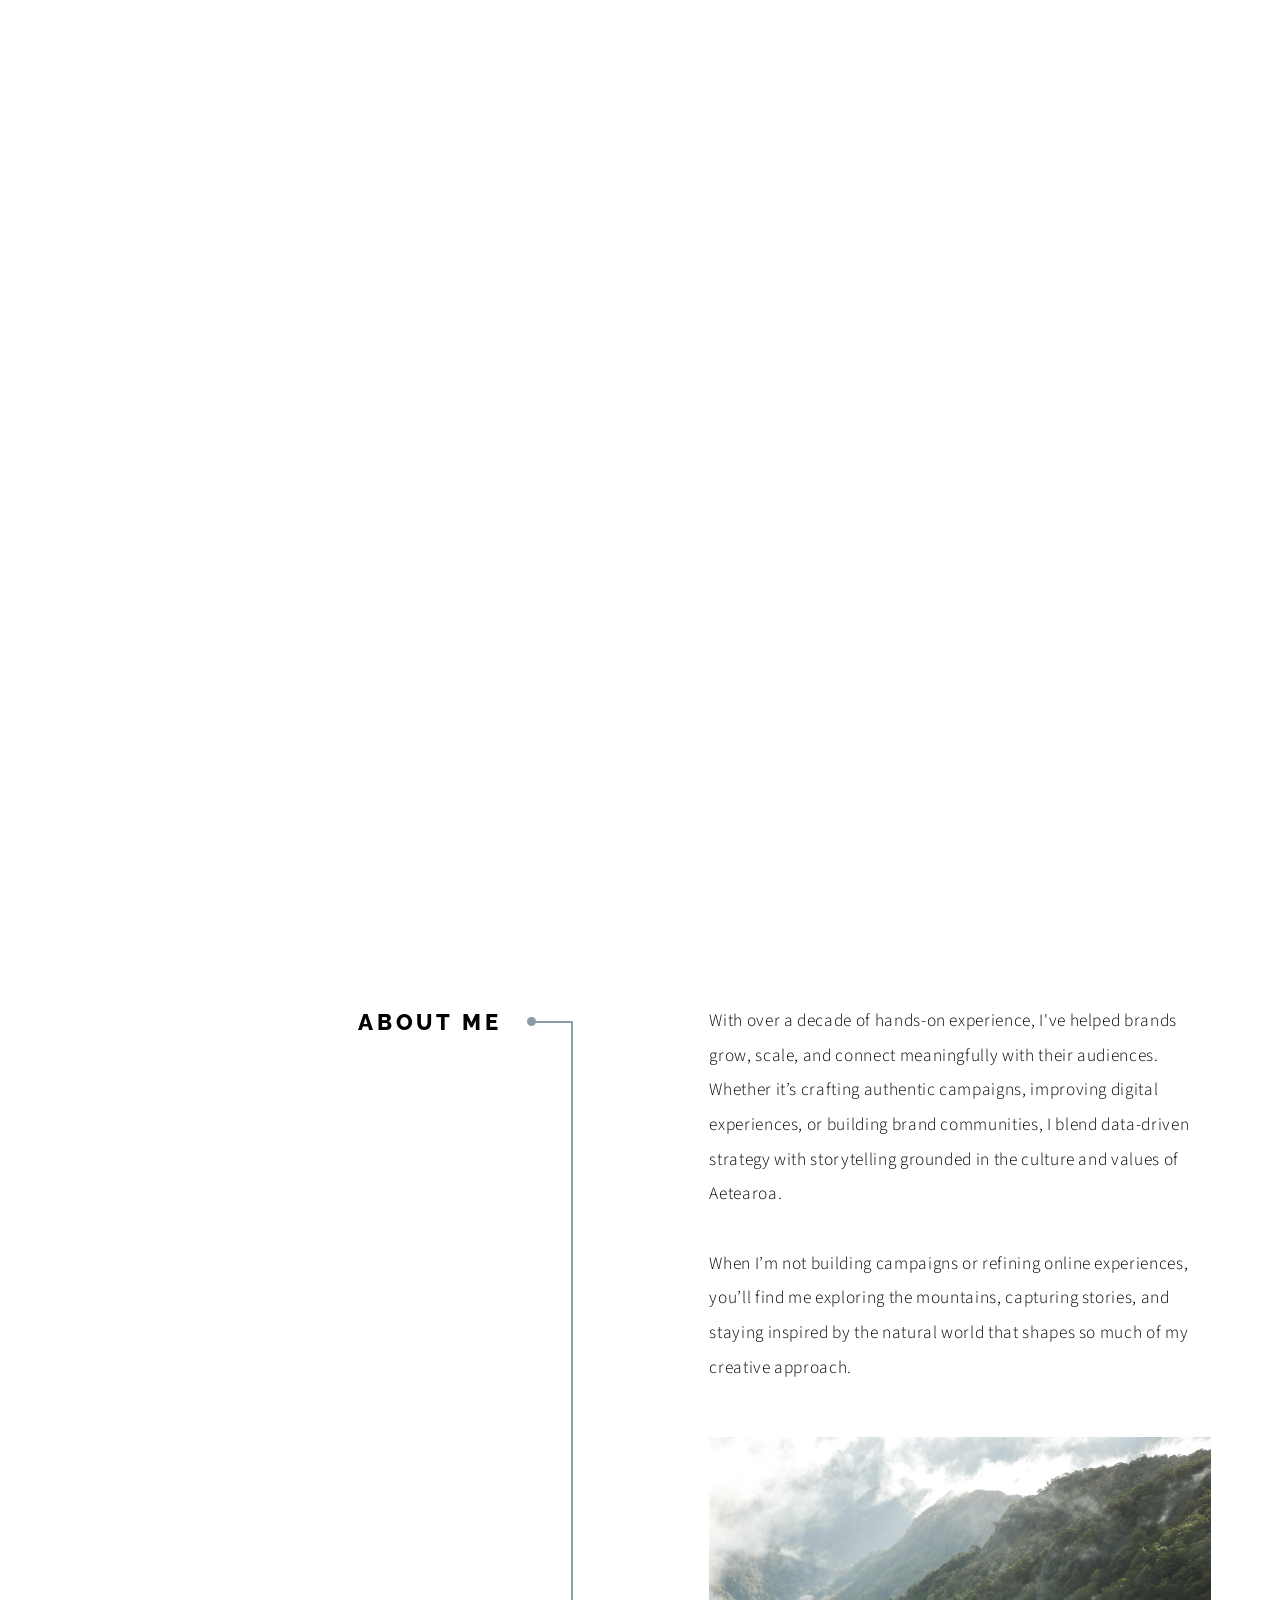
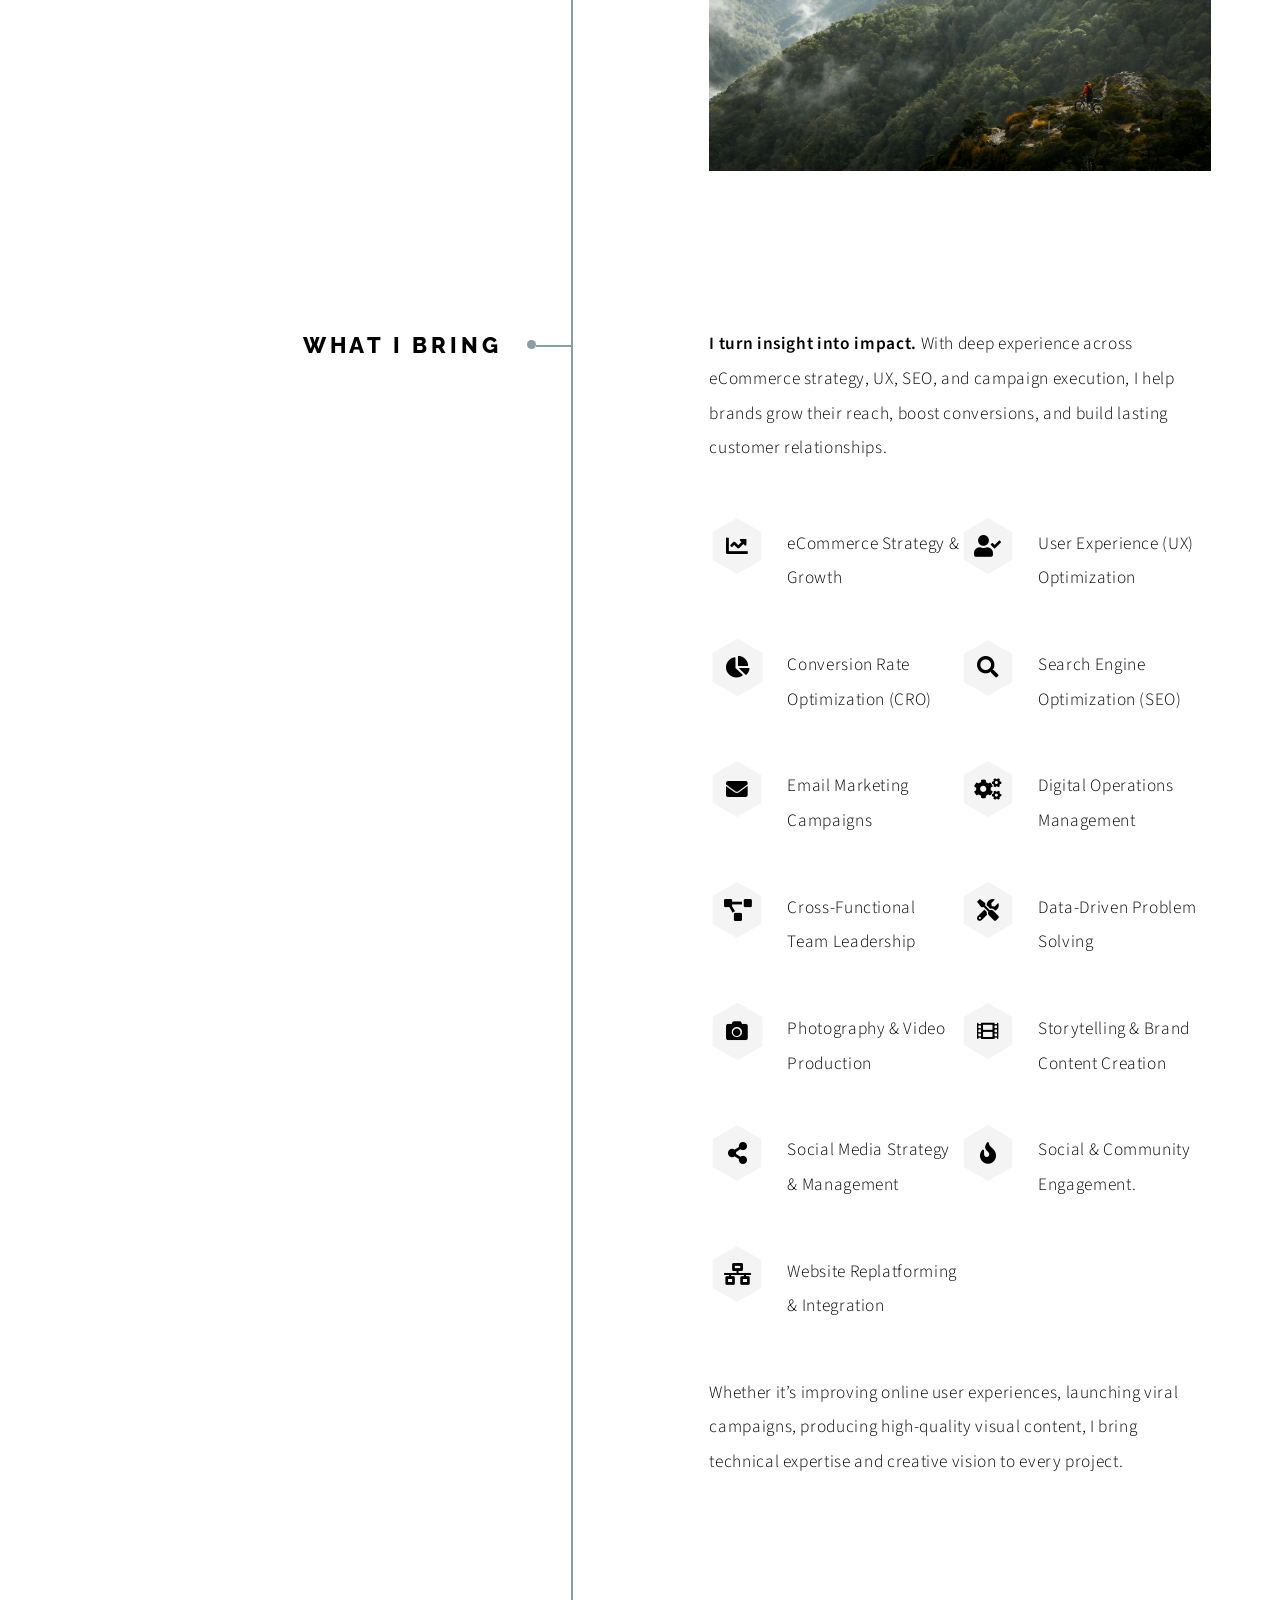
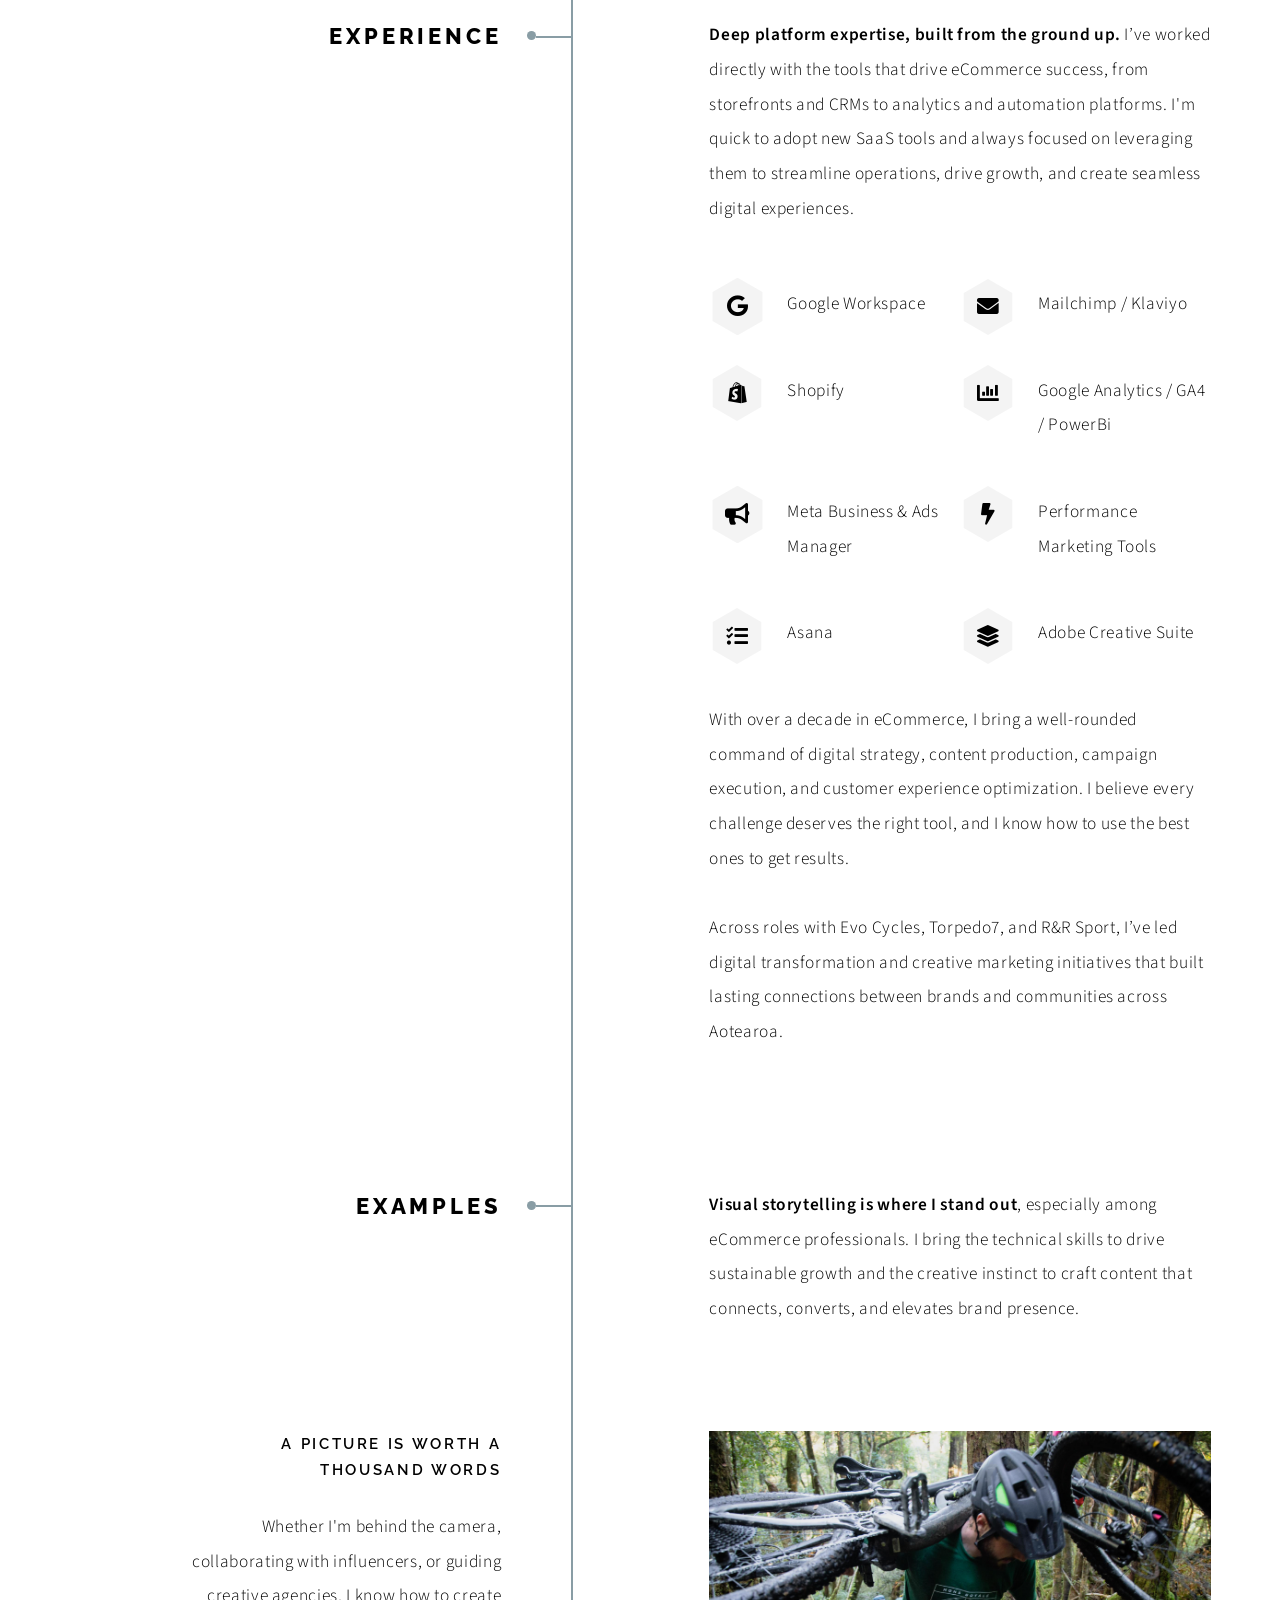
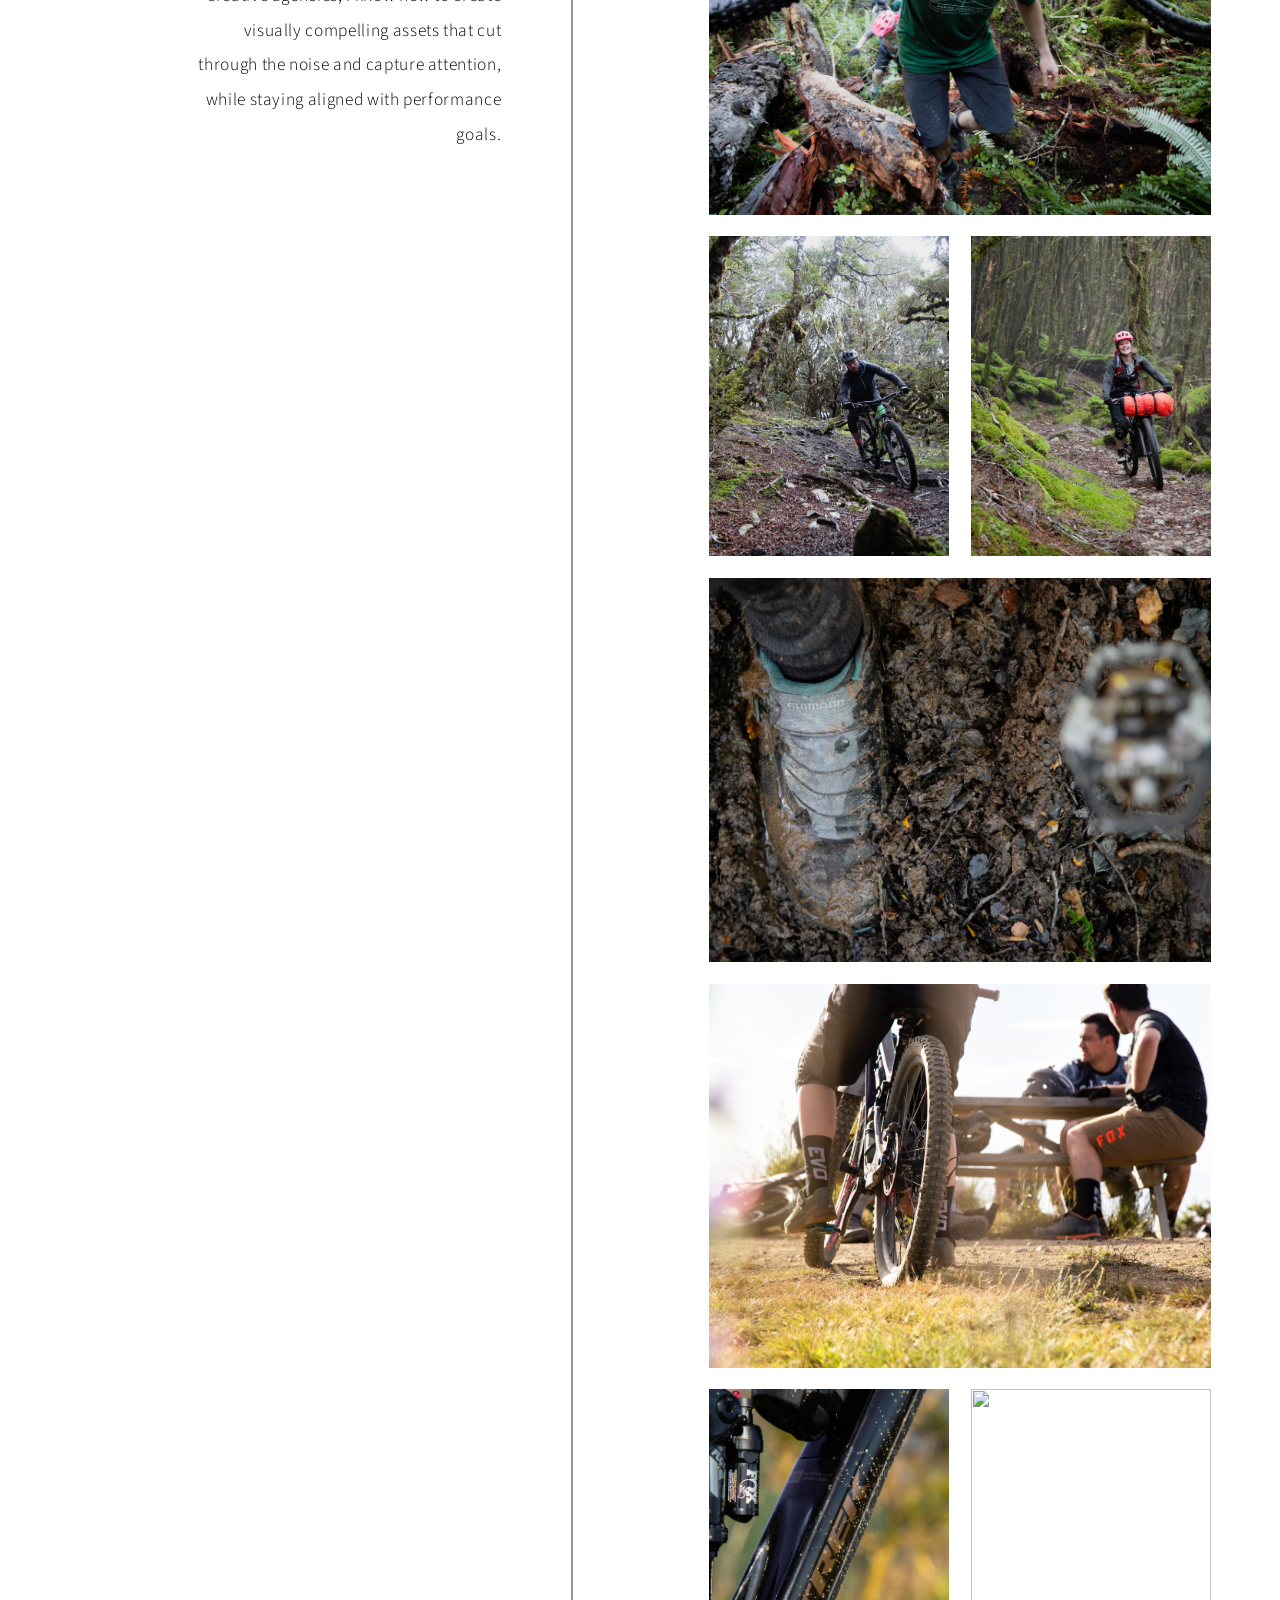
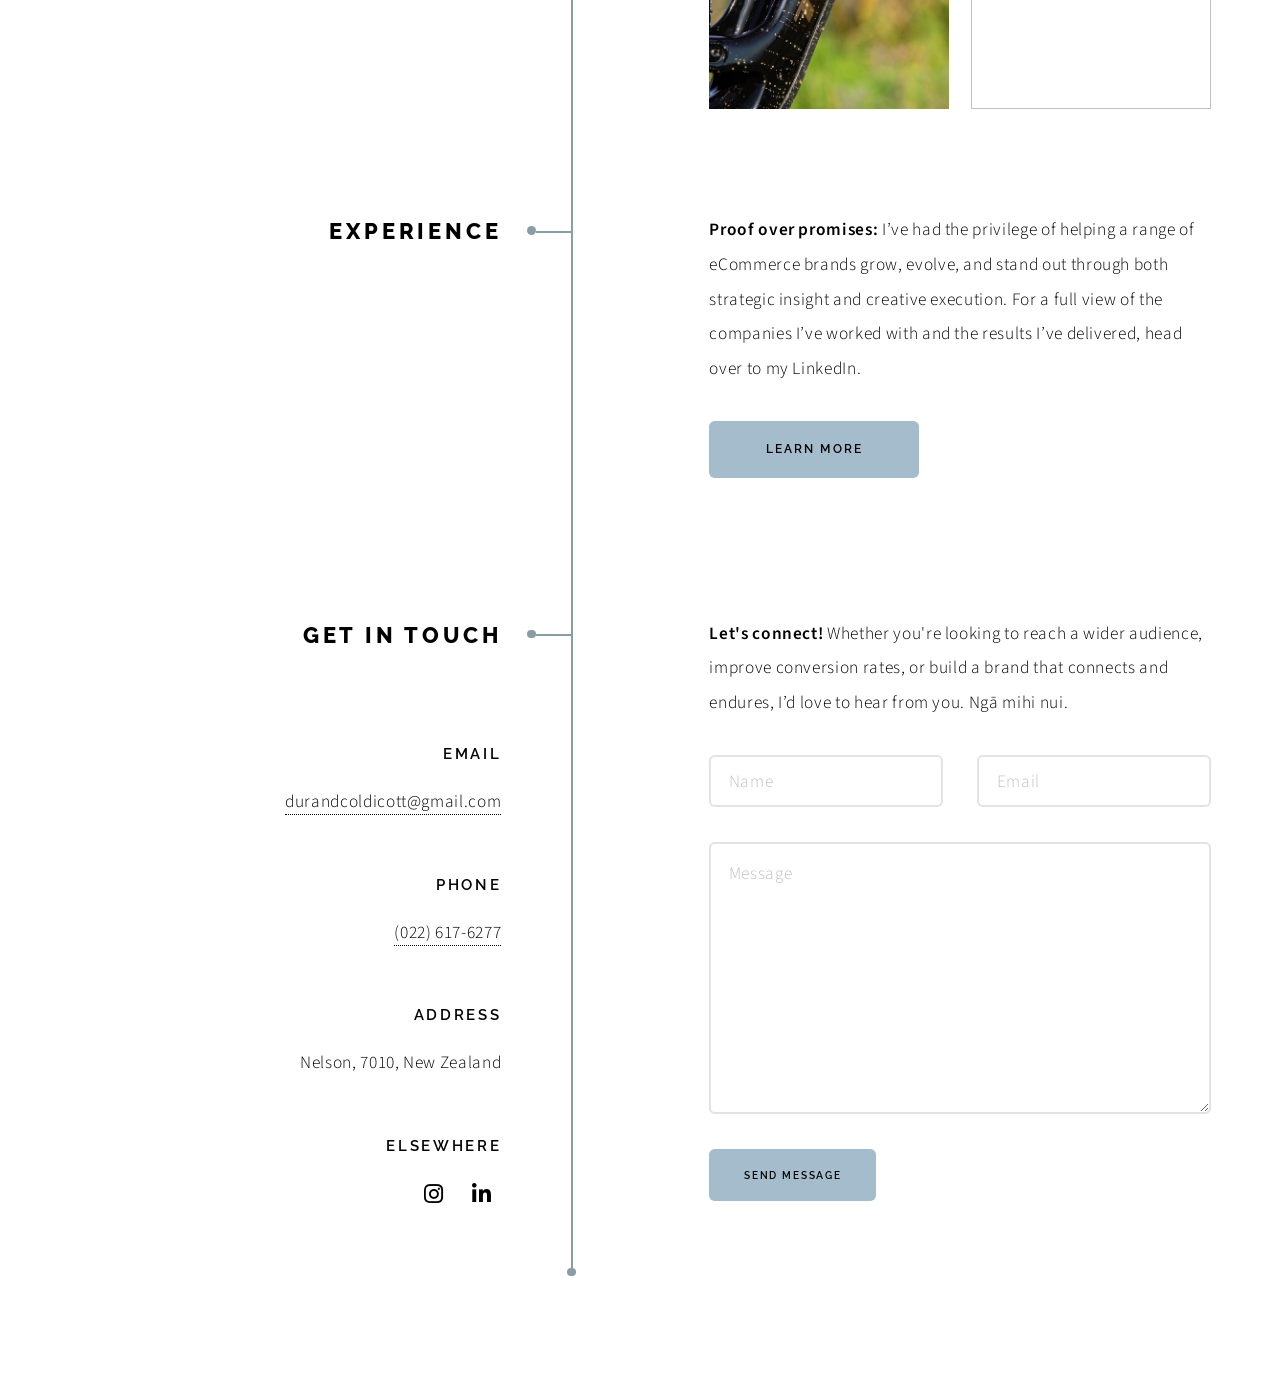
==== commit 4a5f4b10: "Update index.html updted for cv match" ====
--- a/index.html
+++ b/index.html
@@ -2,7 +2,7 @@
 
 <html>
 	<head>
-		<title>Durand Coldicott | Ecommerce, Digital, Story Telling | New Zealand</title>
+		<title>Durand Coldicott | Digital Strategy, Storytelling & E-commerce | New Zealand</title>
 		<meta charset="utf-8" />
 		<meta name="viewport" content="width=device-width, initial-scale=1, user-scalable=no" />
 		<meta name="description" content="Experienced eCommerce Manager and Digital Marketing Specialist with a proven track record of driving significant growth for online businesses. Skilled in developing strategies that enhance User Experience (UX), optimize Conversion Rates (CRO), and boost Search Engine Visibility (SEO). At Evo Cycles, I lead digital operations, delivering impactful campaigns and managing cross-functional projects to achieve measurable results." />
@@ -21,7 +21,9 @@
 						<header>
 							<p>Kia ora!</p>
 							<h1>I'm Durand</h1>
-							<p>Digital Strategist | eCommerce Expert | Outdoor Industry Specialist | <a href="https://www.linkedin.com/in/durand-coldicott/">LinkedIn</a></p>
+							<p>Digital Strategist | E-commerce Lead | Storyteller | <a href="https://www.linkedin.com/in/durand-coldicott/">LinkedIn</a></p>
+							<p class="intro-sub">Connecting people, place, and purpose through meaningful digital storytelling.</p>
+					
 							<ul class="actions">
 								<li><a href="#first" class="arrow scrolly"><span class="label">Next</span></a></li>
 							</ul>
@@ -39,8 +41,8 @@
 							<h2>About me</h2>
 						</header>
 						<div class="content">
-							<p>With over a decade of hands-on experience, I've helped outdoor industry eCommerce brands grow, scale, and deeply connect with their audiences. Whether it’s optimizing UX, boosting SEO, crafting viral content, or streamlining digital operations, I blend data-driven strategy with compelling storytelling to deliver real results.</p> 
-							<p>When I’m not building impactful campaigns or refining digital experiences, you’ll find me in the mountains, chasing trails, capturing content, and staying inspired by the wild. My best work happens where digital strategy meets adventure.</p>
+							<p>With over a decade of hands-on experience, I've helped brands grow, scale, and connect meaningfully with their audiences. Whether it’s crafting authentic campaigns, improving digital experiences, or building brand communities, I blend data-driven strategy with storytelling grounded in the culture and values of Aetearoa.</p> 
+							<p>When I’m not building campaigns or refining online experiences, you’ll find me exploring the mountains, capturing stories, and staying inspired by the natural world that shapes so much of my creative approach.</p>
 							<span class="image main"><img src="images/gallery/fulls/20230402-IMG_9871.jpg" alt="" /></span>
 						</div>
 					</section>
@@ -48,7 +50,7 @@
 				<!-- Section -->
 				<section>
 				    <header>
-				        <h2>Skillset</h2>
+				        <h2>What I Bring</h2>
 				    </header>
 				    <div class="content">
 				        <p><strong>I turn insight into impact.</strong> With deep experience across eCommerce strategy, UX, SEO, and campaign execution, I help brands grow their reach, boost conversions, and build lasting customer relationships.</p>
@@ -63,9 +65,9 @@
 				            <li class="icon solid fa-project-diagram">Cross-Functional Team Leadership</li>
 				            <li class="icon solid fa-tools">Data-Driven Problem Solving</li>
 				            <li class="icon solid fa-camera">Photography & Video Production</li>
-				            <li class="icon solid fa-film">Brand Content Creation</li>
+				            <li class="icon solid fa-film">Storytelling & Brand Content Creation</li>
 				            <li class="icon solid fa-share-alt">Social Media Strategy & Management</li>
-				            <li class="icon solid fa-fire">Viral Social Media Campaigns</li>
+				            <li class="icon solid fa-fire">Social & Community Engagement.</li>
 				            <li class="icon solid fa-network-wired">Website Replatforming & Integration</li>
 				            
 				        </ul>
@@ -82,16 +84,18 @@
         <p><strong>Deep platform expertise, built from the ground up.</strong> I’ve worked directly with the tools that drive eCommerce success, from storefronts and CRMs to analytics and automation platforms. I'm quick to adopt new SaaS tools and always focused on leveraging them to streamline operations, drive growth, and create seamless digital experiences.</p>
 
         <ul class="feature-icons">
-            <li class="icon brands fa-google">Google Workspace</li>
-            <li class="icon solid fa-envelope">Mailchimp</li>
+            
+			<li class="icon brands fa-google">Google Workspace</li>
+            <li class="icon solid fa-envelope">Mailchimp / Klaviyo</li>
             <li class="icon brands fa-shopify">Shopify</li>
-            <li class="icon solid fa-chart-bar">Google Analytics / GA4</li>
+            <li class="icon solid fa-chart-bar">Google Analytics / GA4 / PowerBi</li>
             <li class="icon solid fa-bullhorn">Meta Business & Ads Manager</li>
             <li class="icon solid fa-bolt">Performance Marketing Tools</li>
             <li class="icon solid fa-tasks">Asana</li>
             <li class="icon solid fa-layer-group">Adobe Creative Suite</li>
         </ul>
         <p>With over a decade in eCommerce, I bring a well-rounded command of digital strategy, content production, campaign execution, and customer experience optimization. I believe every challenge deserves the right tool, and I know how to use the best ones to get results.</p>
+<p>Across roles with Evo Cycles, Torpedo7, and R&R Sport, I’ve led digital transformation and creative marketing initiatives that built lasting connections between brands and communities across Aotearoa.</p>
 
     </div>
 </section>
@@ -152,7 +156,7 @@
 							<h2>Get in touch</h2>
 						</header>
 						<div class="content">
-						  <p><strong>Let's connect!</strong> Whether you're looking to reach a wider audience, improve conversion rates, or build a brand that truly stands out, I’d love to hear from you.</p>
+						  <p><strong>Let's connect!</strong> Whether you're looking to reach a wider audience, improve conversion rates, or build a brand that connects and endures, I’d love to hear from you. Ngā mihi nui.</p>
 
 						  <div id="form-container">
 						    <form id="contact-form" action="https://formspree.io/f/xovdlkgo" method="POST">
@@ -251,3 +255,4 @@
 
 	</body>
 </html>
+
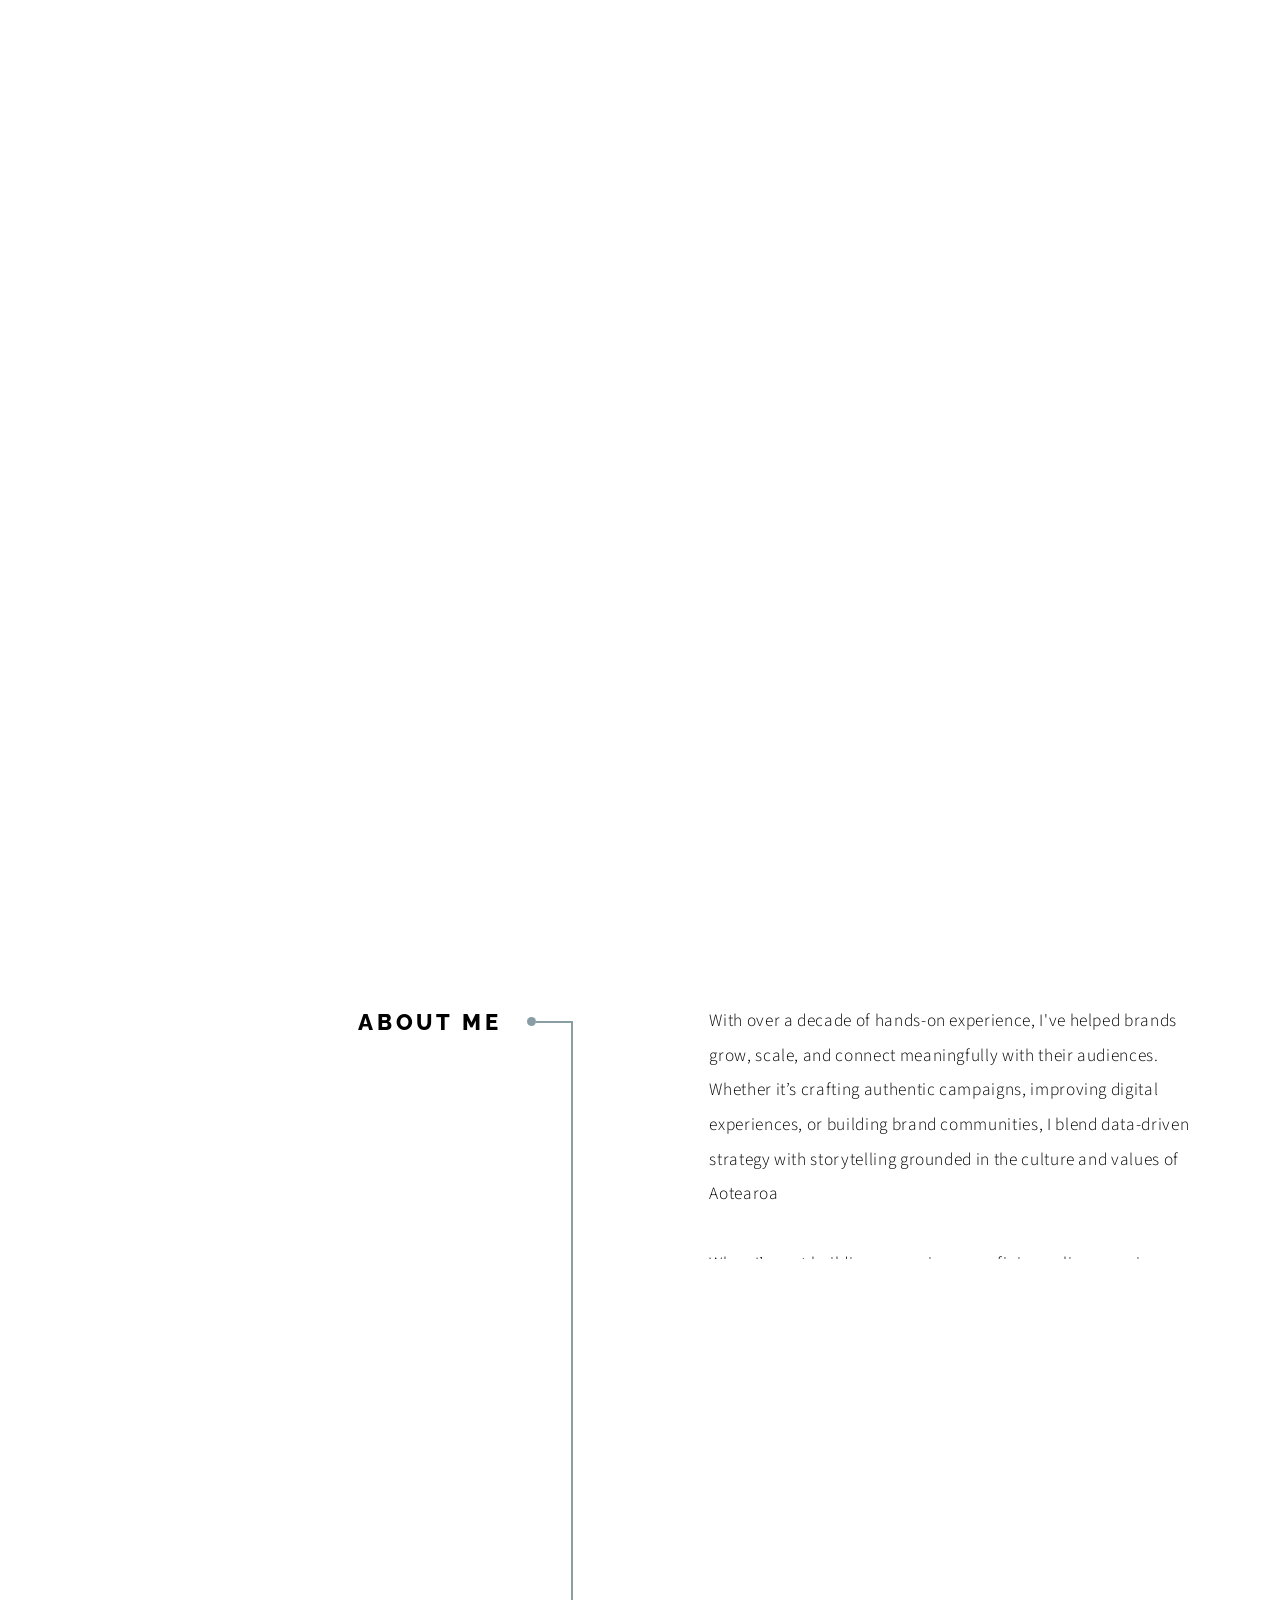
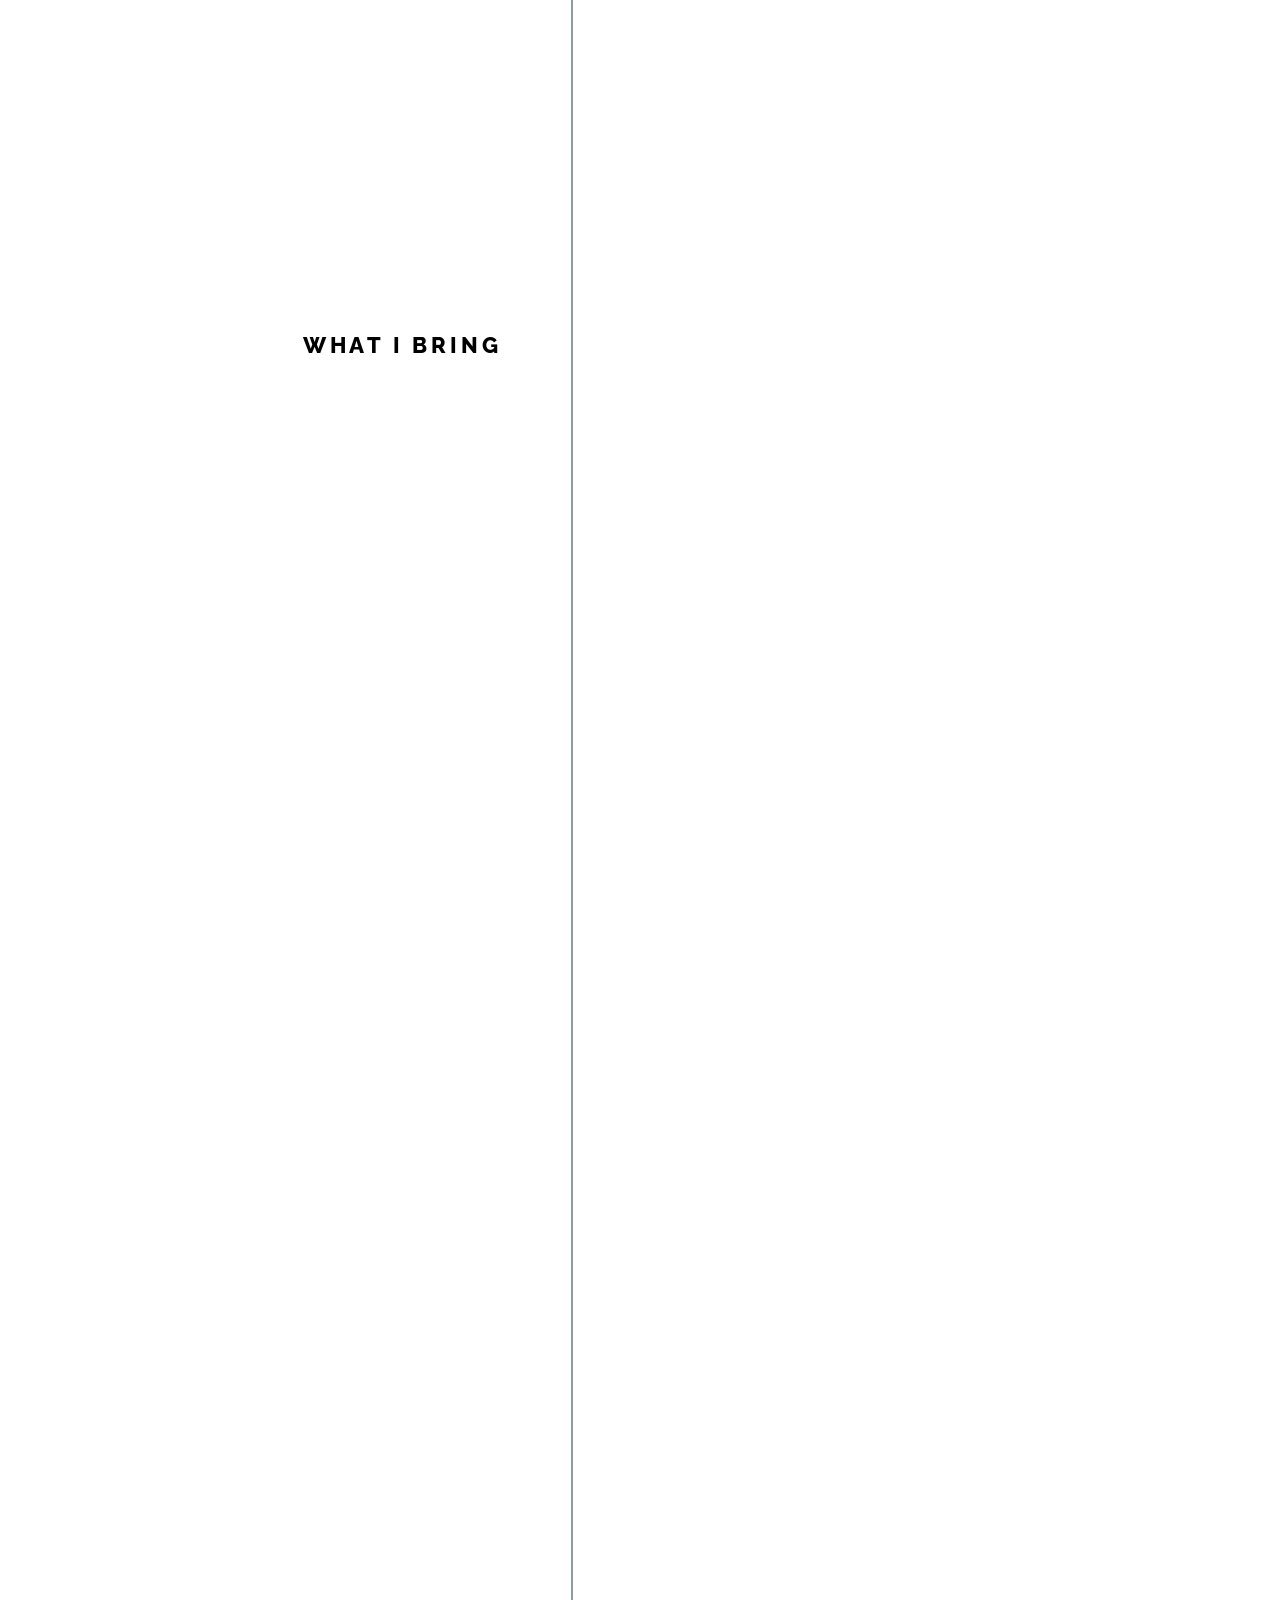
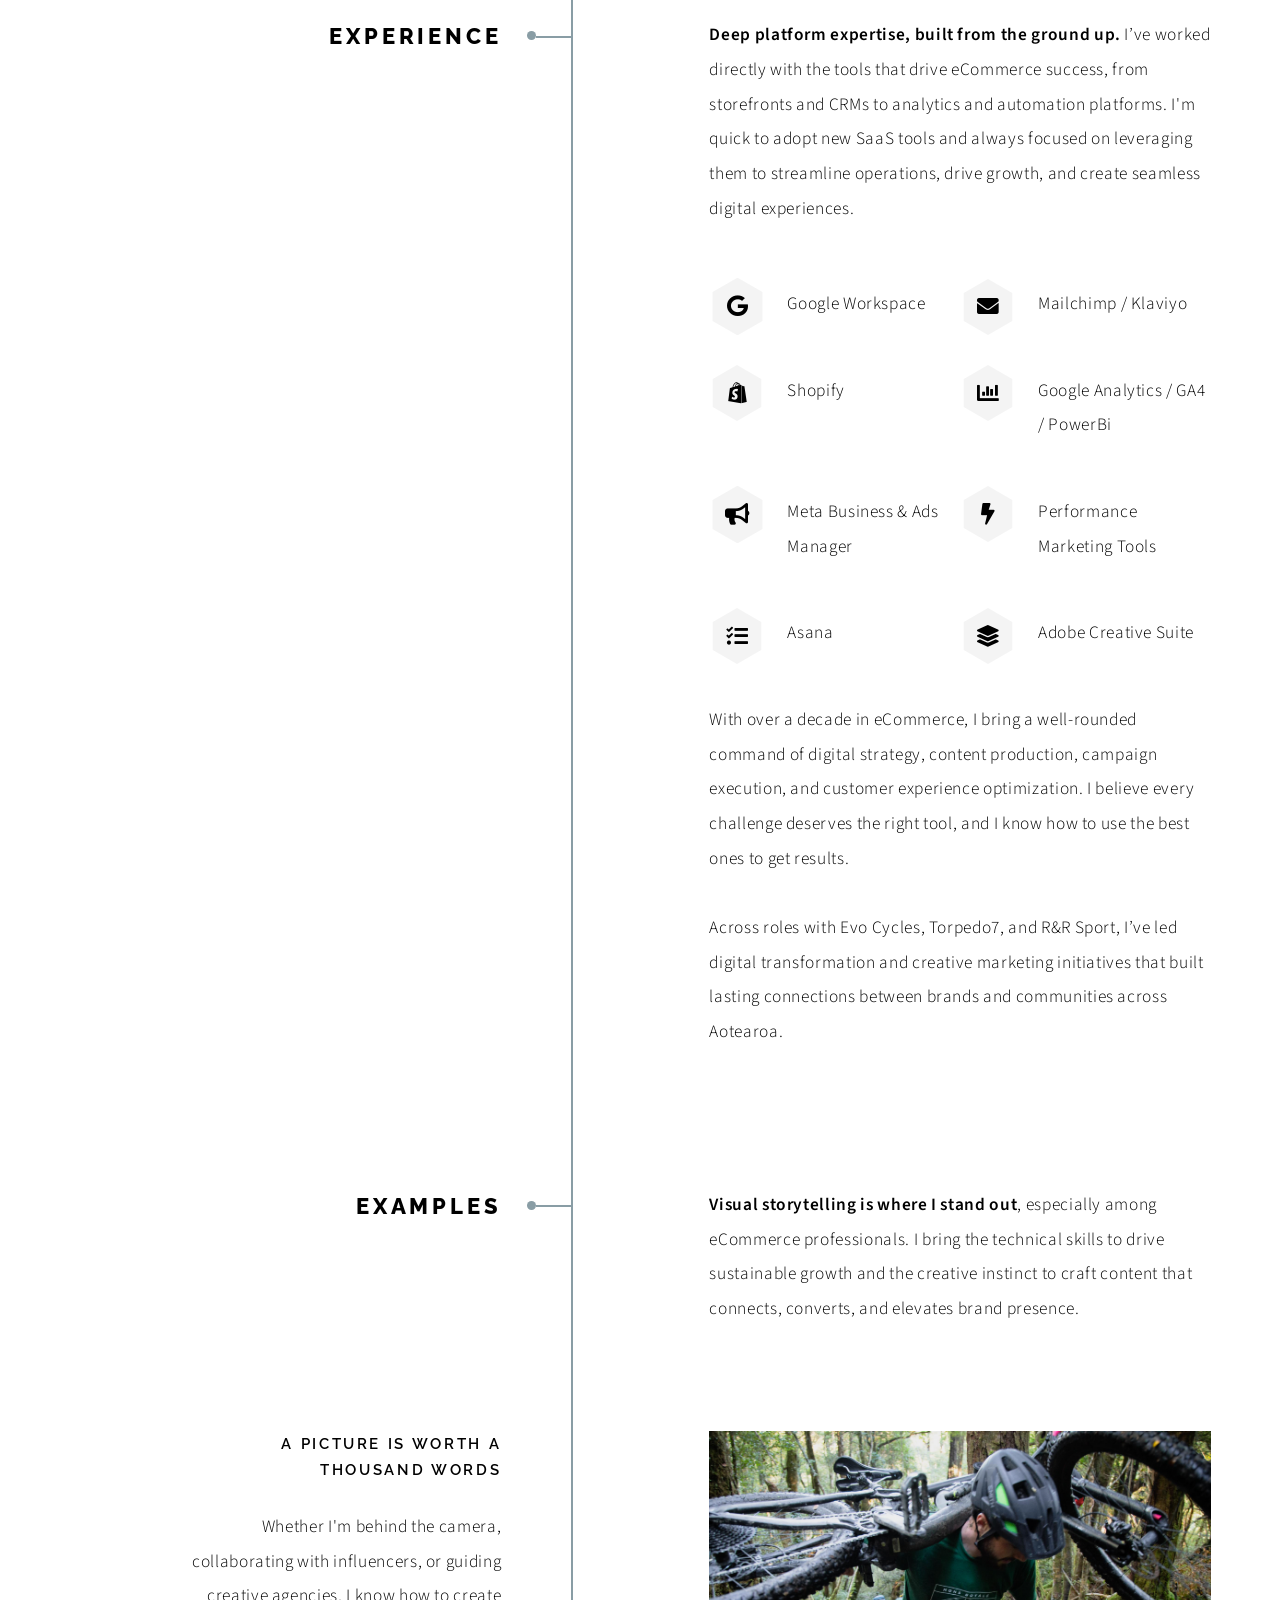
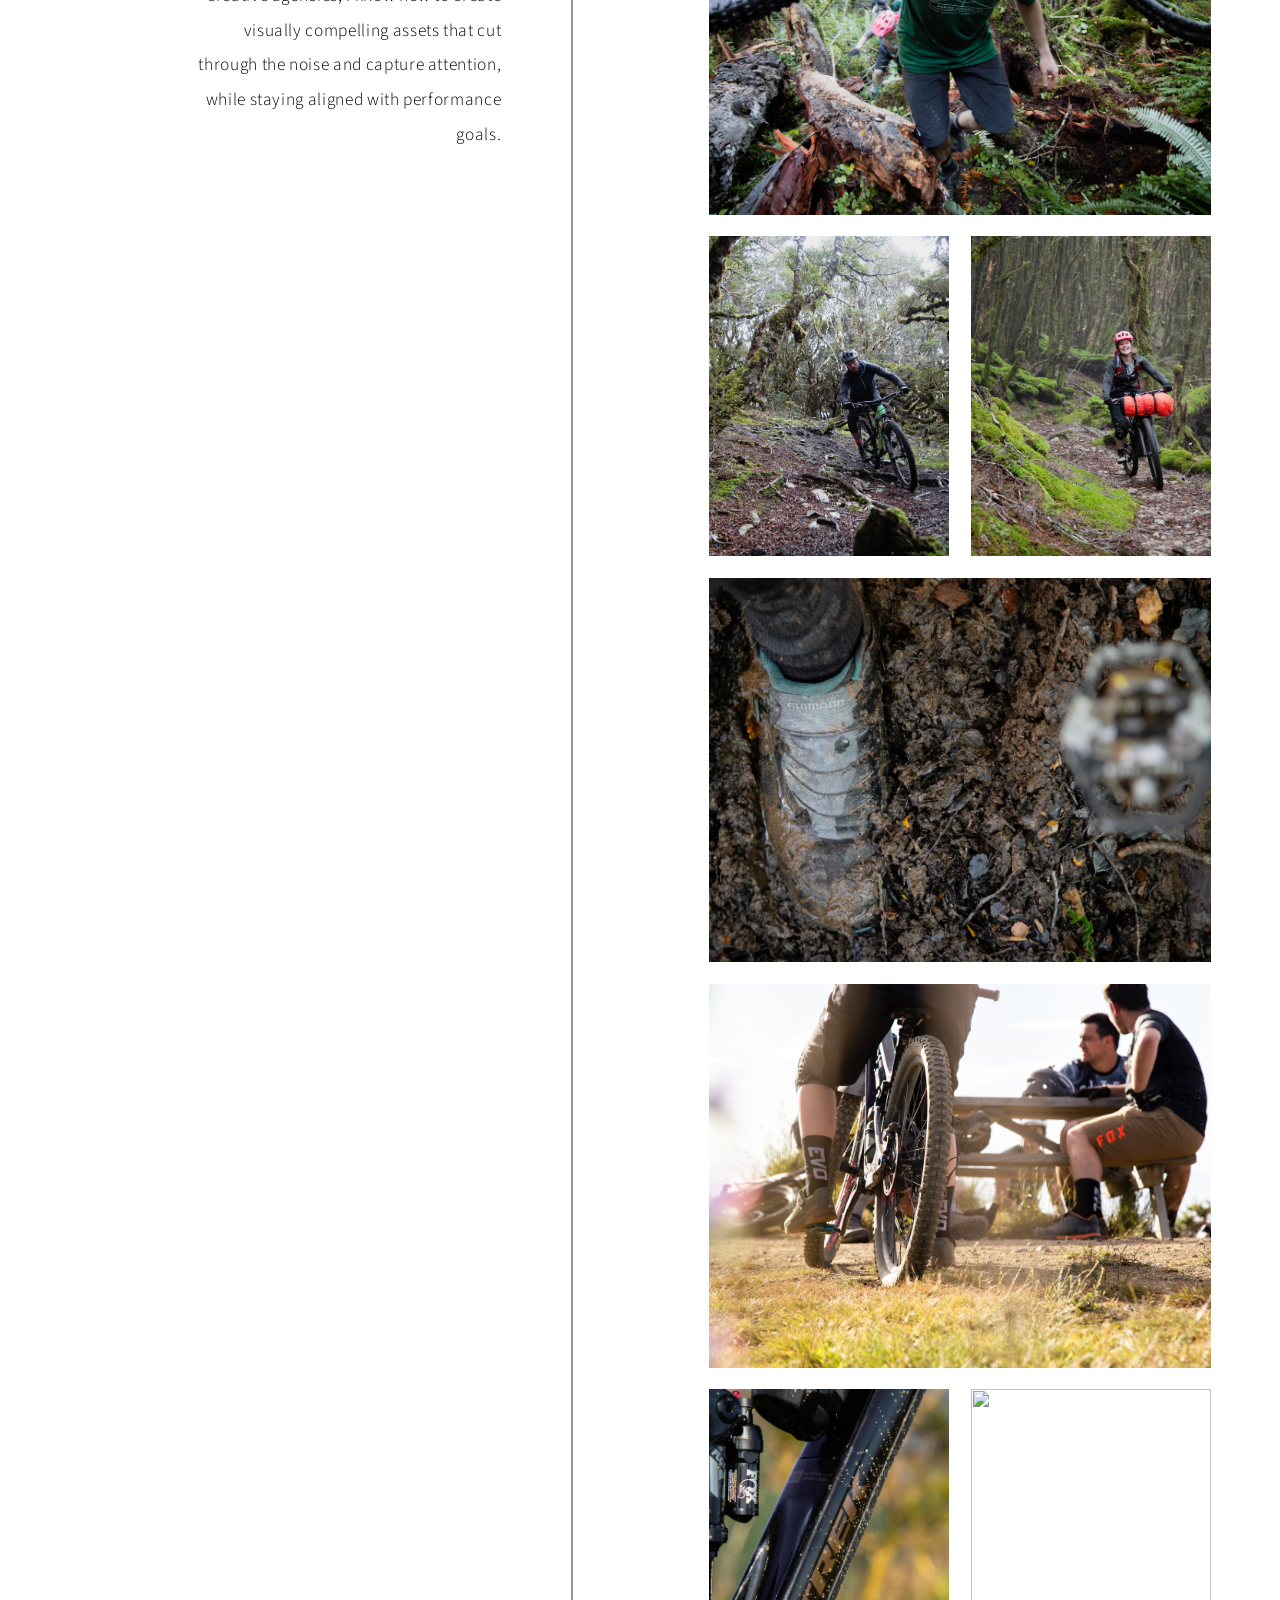
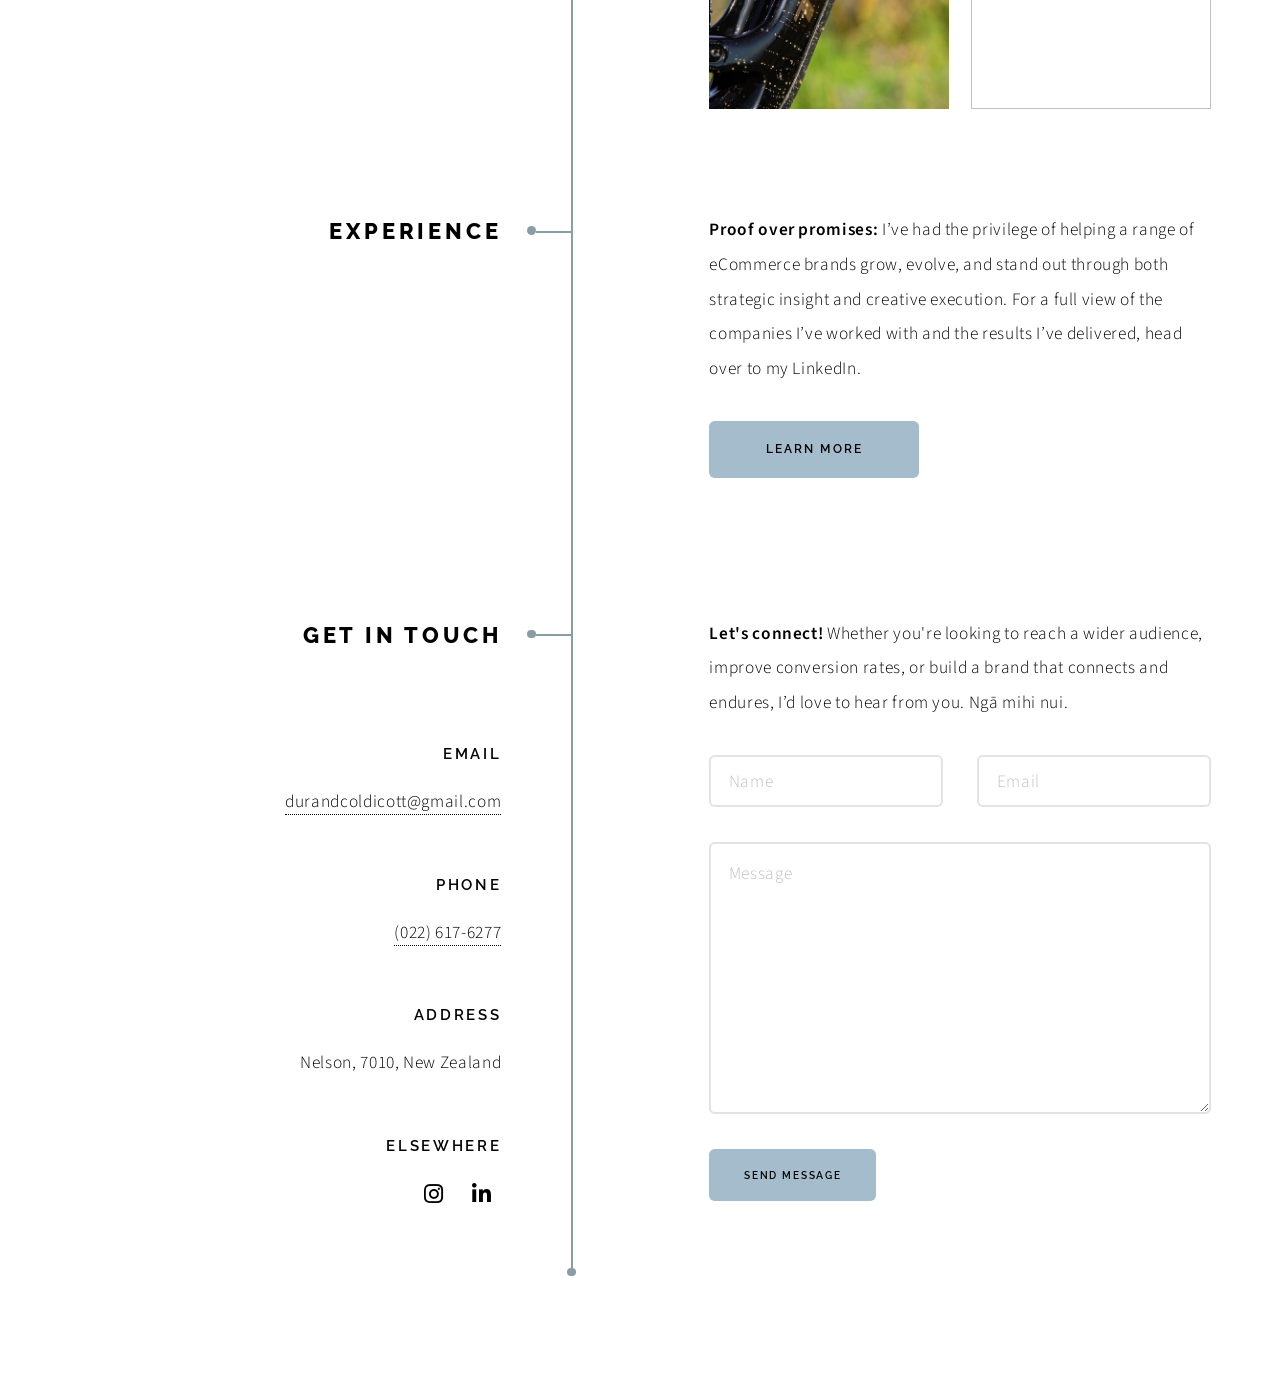
==== commit 6a253454: "Update index.html Aotearoa spelling error fix" ====
--- a/index.html
+++ b/index.html
@@ -2,7 +2,7 @@
 
 <html>
 	<head>
-		<title>Durand Coldicott | Digital Strategy, Storytelling & E-commerce | New Zealand</title>
+		<title>Durand Coldicott | Digital Strategy, Storytelling & E-commerce | Aotearoa</title>
 		<meta charset="utf-8" />
 		<meta name="viewport" content="width=device-width, initial-scale=1, user-scalable=no" />
 		<meta name="description" content="Experienced eCommerce Manager and Digital Marketing Specialist with a proven track record of driving significant growth for online businesses. Skilled in developing strategies that enhance User Experience (UX), optimize Conversion Rates (CRO), and boost Search Engine Visibility (SEO). At Evo Cycles, I lead digital operations, delivering impactful campaigns and managing cross-functional projects to achieve measurable results." />
@@ -41,7 +41,7 @@
 							<h2>About me</h2>
 						</header>
 						<div class="content">
-							<p>With over a decade of hands-on experience, I've helped brands grow, scale, and connect meaningfully with their audiences. Whether it’s crafting authentic campaigns, improving digital experiences, or building brand communities, I blend data-driven strategy with storytelling grounded in the culture and values of Aetearoa.</p> 
+							<p>With over a decade of hands-on experience, I've helped brands grow, scale, and connect meaningfully with their audiences. Whether it’s crafting authentic campaigns, improving digital experiences, or building brand communities, I blend data-driven strategy with storytelling grounded in the culture and values of Aotearoa</p> 
 							<p>When I’m not building campaigns or refining online experiences, you’ll find me exploring the mountains, capturing stories, and staying inspired by the natural world that shapes so much of my creative approach.</p>
 							<span class="image main"><img src="images/gallery/fulls/20230402-IMG_9871.jpg" alt="" /></span>
 						</div>
@@ -256,3 +256,4 @@
 	</body>
 </html>
 
+
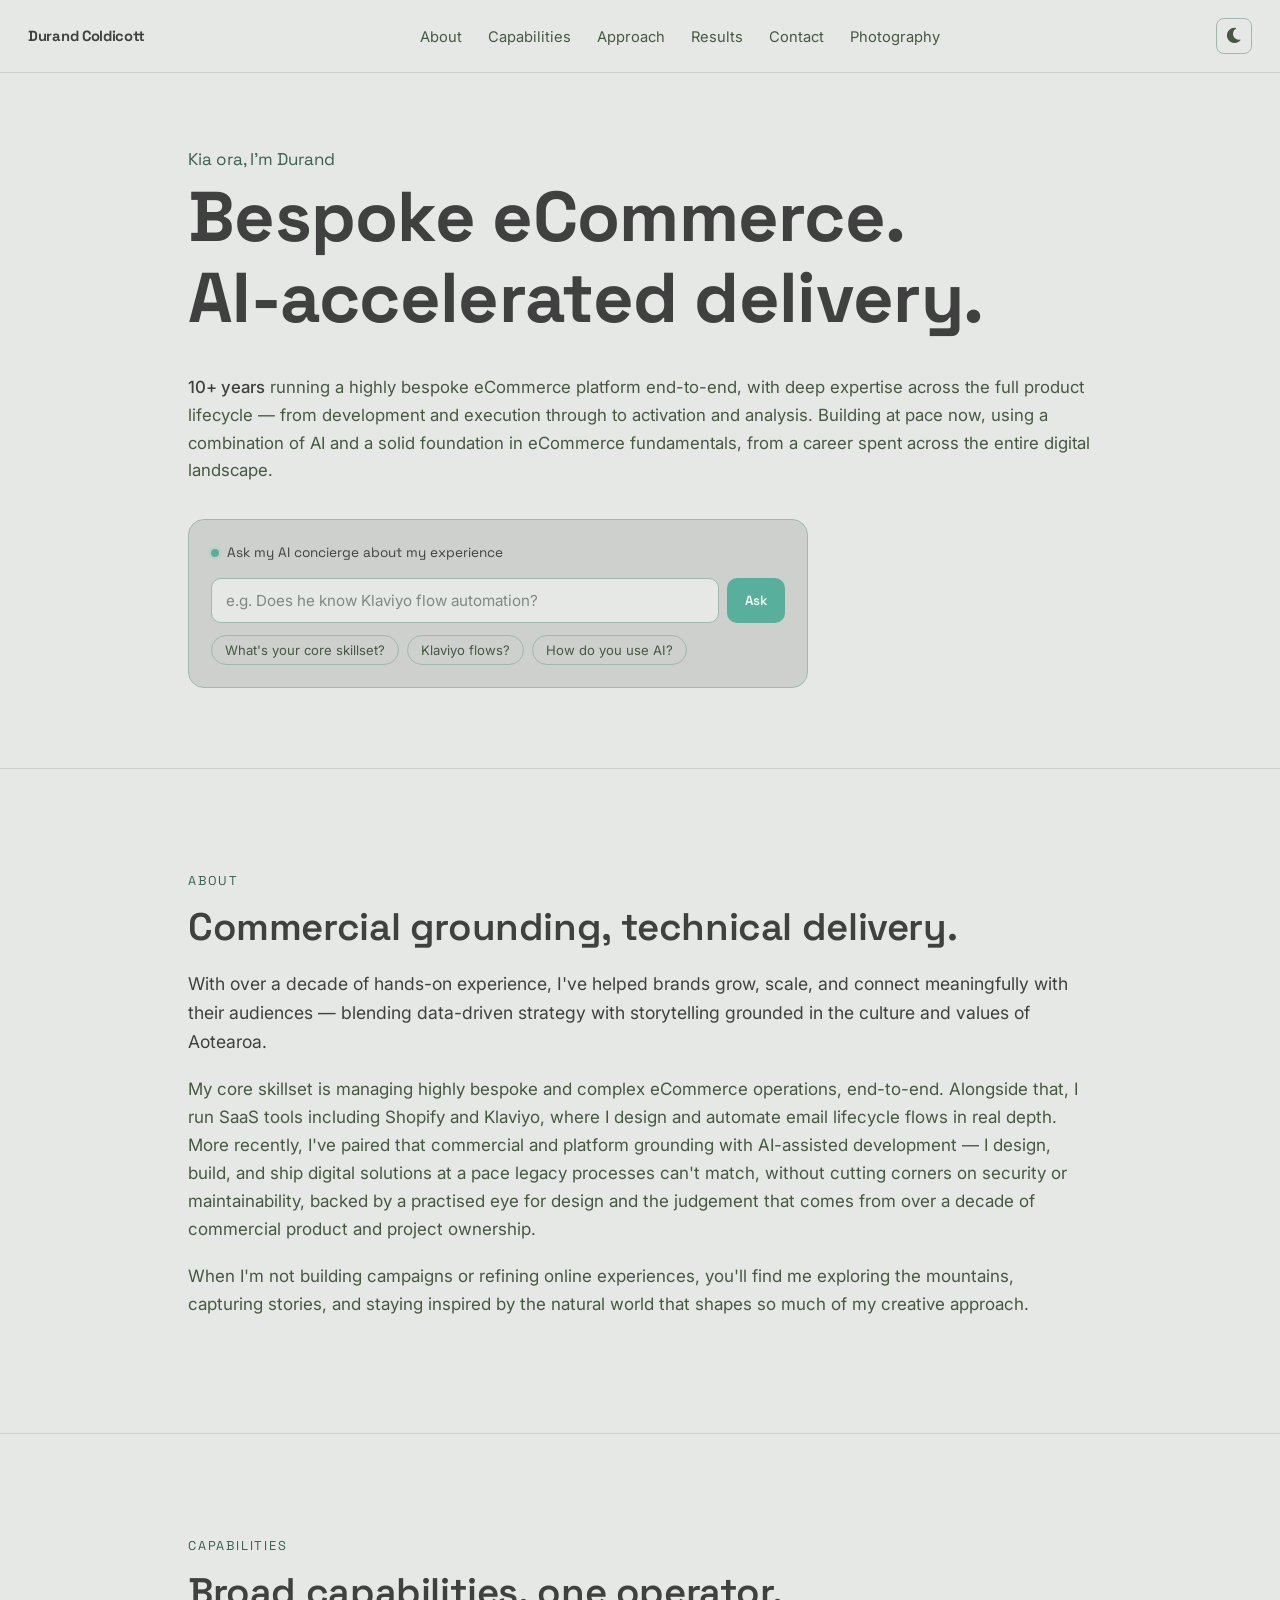
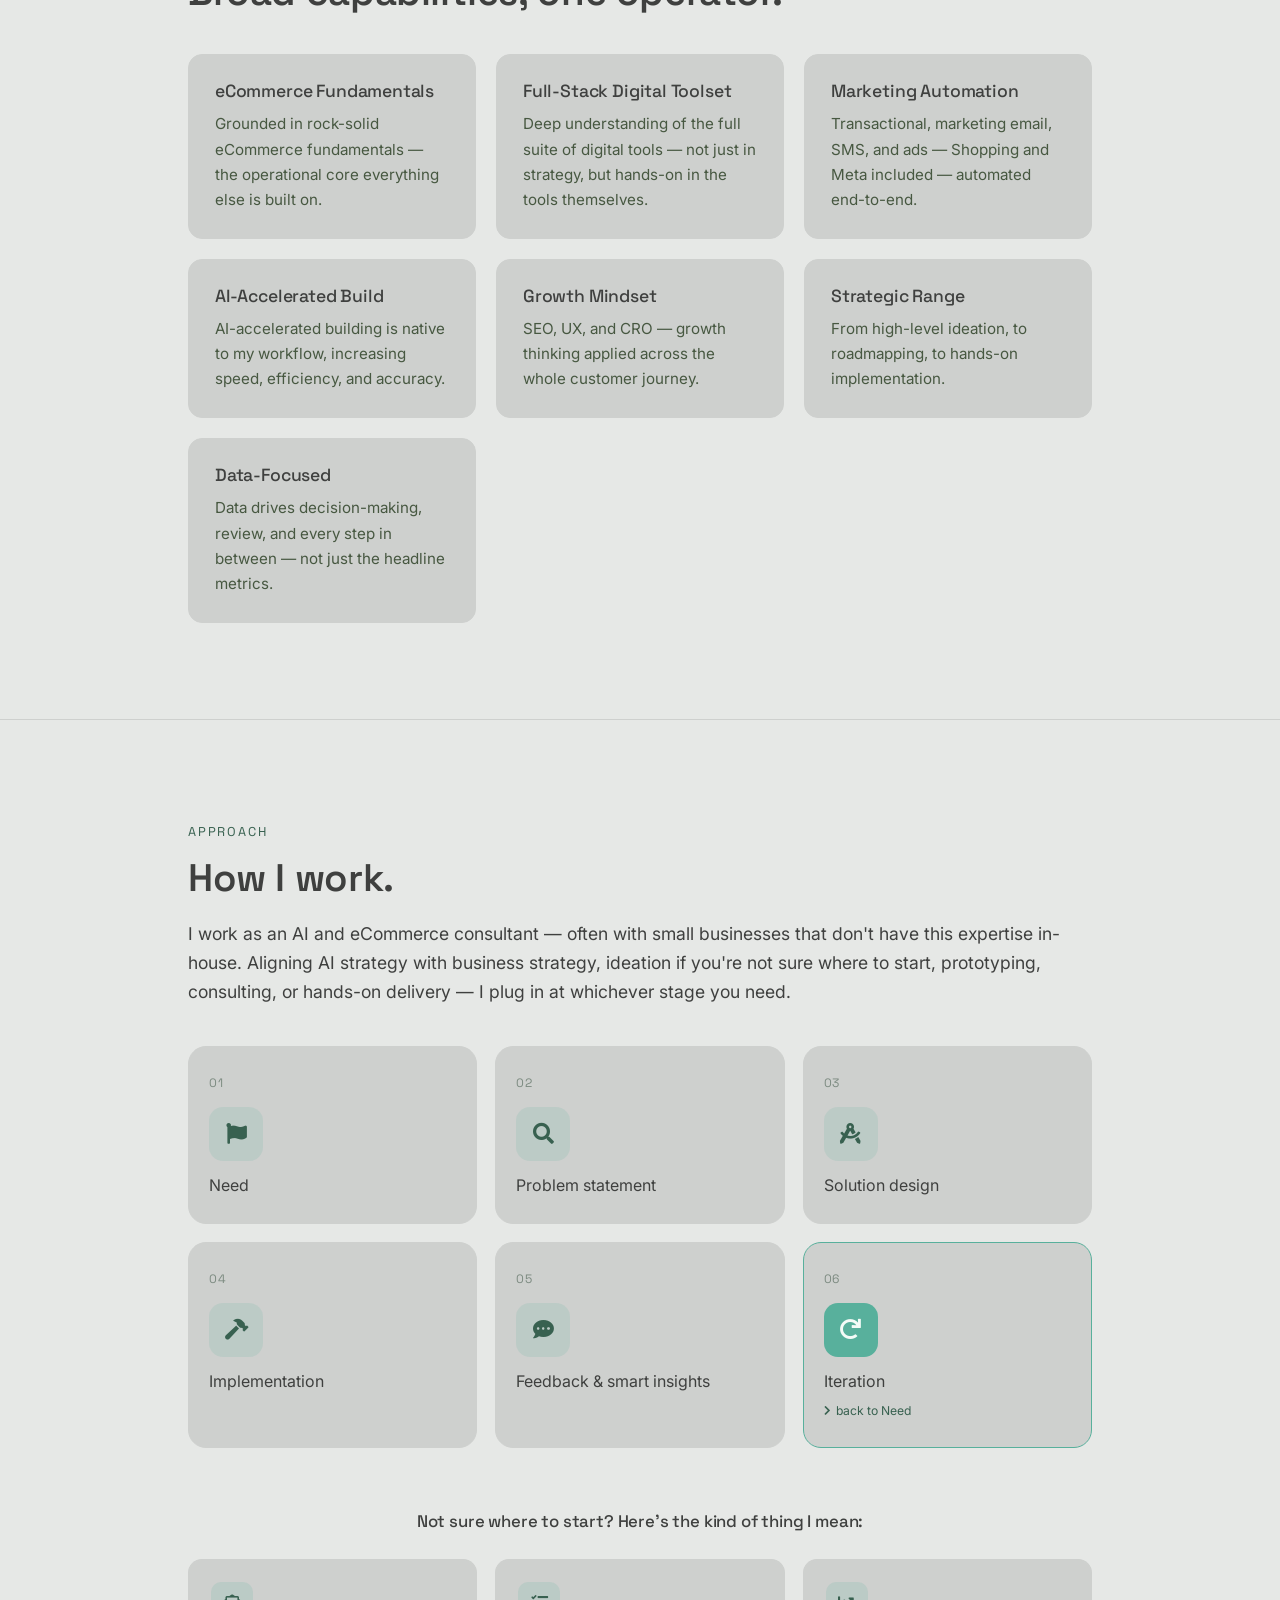
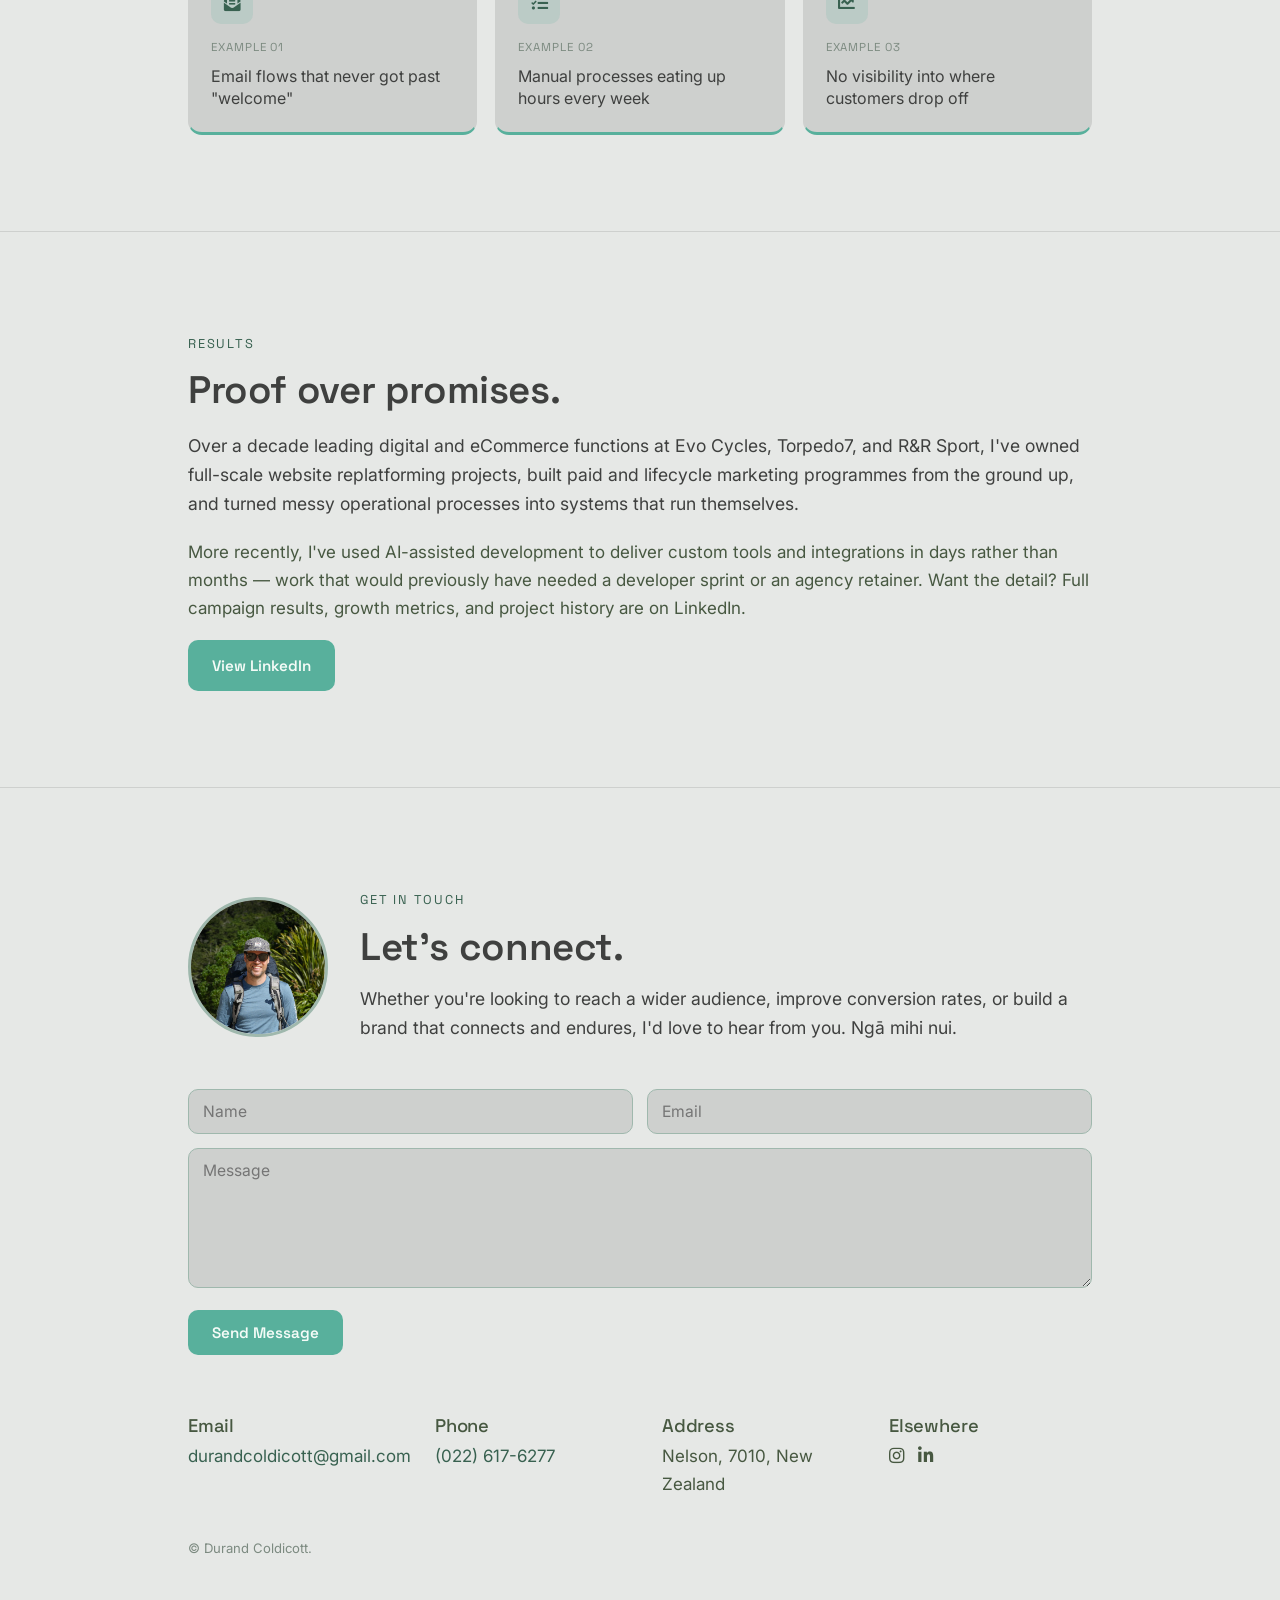
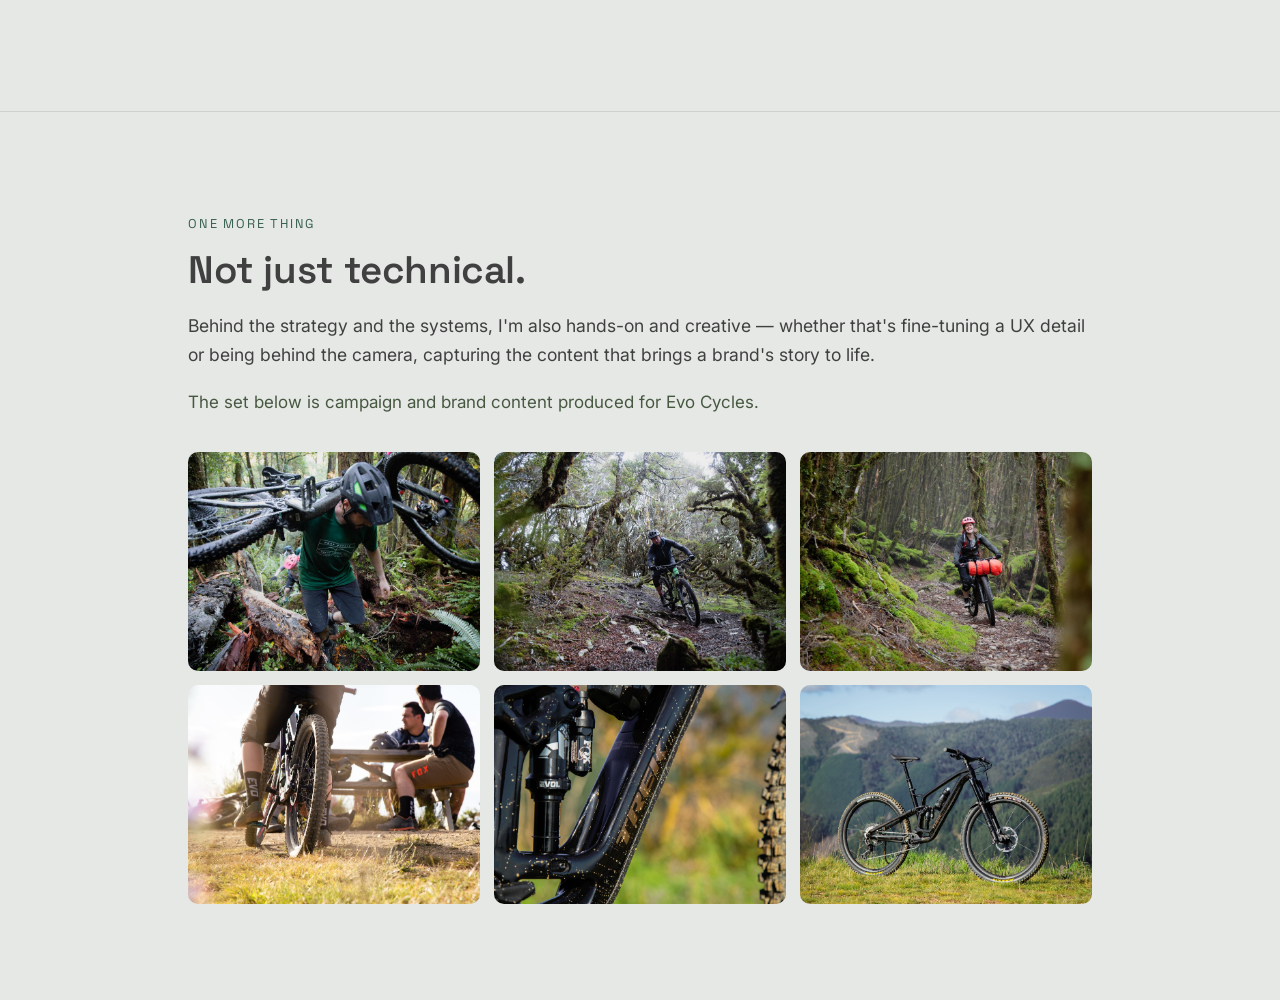
==== commit 1915bf79: "Rebuild site as custom AI/eCommerce consulting page with AI concierge Replaces the HTML5UP template " ====
--- a/index.html
+++ b/index.html
@@ -1,259 +1,270 @@
-<!DOCTYPE HTML>
-
-<html>
-	<head>
-		<title>Durand Coldicott | Digital Strategy, Storytelling & E-commerce | Aotearoa</title>
-		<meta charset="utf-8" />
-		<meta name="viewport" content="width=device-width, initial-scale=1, user-scalable=no" />
-		<meta name="description" content="Experienced eCommerce Manager and Digital Marketing Specialist with a proven track record of driving significant growth for online businesses. Skilled in developing strategies that enhance User Experience (UX), optimize Conversion Rates (CRO), and boost Search Engine Visibility (SEO). At Evo Cycles, I lead digital operations, delivering impactful campaigns and managing cross-functional projects to achieve measurable results." />
-		<meta name="keywords" content="ecommerce manager, ecommerce expert, digital, webstore manager, digital specialist" />
-		<meta property="og:image" content="https://durand.nz/images/gallery/fulls/DSC02197.jpg" /> 
-		<link rel="stylesheet" href="assets/css/main.css" />
-		<link rel="icon" href="/images/gallery/favicon.png" type="image/png">
-	</head>
-	<body class="is-preload">
-
-		<!-- Wrapper -->
-			<div id="wrapper">
-
-				<!-- Intro -->
-					<section class="intro">
-						<header>
-							<p>Kia ora!</p>
-							<h1>I'm Durand</h1>
-							<p>Digital Strategist | E-commerce Lead | Storyteller | <a href="https://www.linkedin.com/in/durand-coldicott/">LinkedIn</a></p>
-							<p class="intro-sub">Connecting people, place, and purpose through meaningful digital storytelling.</p>
-					
-							<ul class="actions">
-								<li><a href="#first" class="arrow scrolly"><span class="label">Next</span></a></li>
-							</ul>
-						</header>
-						<div class="content">
-							<!-- <span class="image fill" data-position="center"><img src="images/gallery/fulls/DSC02197.jpg" alt="" /></span> --> 
-							<span class="image fill" data-position="center"><img src="images/gallery/fulls/DSC02197.jpg" alt="" /></span>
-						</div>
-							
-					</section>
-
-				<!-- Section -->
-					<section id="first">
-						<header>
-							<h2>About me</h2>
-						</header>
-						<div class="content">
-							<p>With over a decade of hands-on experience, I've helped brands grow, scale, and connect meaningfully with their audiences. Whether it’s crafting authentic campaigns, improving digital experiences, or building brand communities, I blend data-driven strategy with storytelling grounded in the culture and values of Aotearoa</p> 
-							<p>When I’m not building campaigns or refining online experiences, you’ll find me exploring the mountains, capturing stories, and staying inspired by the natural world that shapes so much of my creative approach.</p>
-							<span class="image main"><img src="images/gallery/fulls/20230402-IMG_9871.jpg" alt="" /></span>
-						</div>
-					</section>
-
-				<!-- Section -->
-				<section>
-				    <header>
-				        <h2>What I Bring</h2>
-				    </header>
-				    <div class="content">
-				        <p><strong>I turn insight into impact.</strong> With deep experience across eCommerce strategy, UX, SEO, and campaign execution, I help brands grow their reach, boost conversions, and build lasting customer relationships.</p>
-
-				        <ul class="feature-icons">
-				            <li class="icon solid fa-chart-line">eCommerce Strategy & Growth</li>
-				            <li class="icon solid fa-user-check">User Experience (UX) Optimization</li>
-				            <li class="icon solid fa-chart-pie">Conversion Rate Optimization (CRO)</li>
-				            <li class="icon solid fa-search">Search Engine Optimization (SEO)</li>
-				            <li class="icon solid fa-envelope">Email Marketing Campaigns</li>
-				            <li class="icon solid fa-cogs">Digital Operations Management</li>
-				            <li class="icon solid fa-project-diagram">Cross-Functional Team Leadership</li>
-				            <li class="icon solid fa-tools">Data-Driven Problem Solving</li>
-				            <li class="icon solid fa-camera">Photography & Video Production</li>
-				            <li class="icon solid fa-film">Storytelling & Brand Content Creation</li>
-				            <li class="icon solid fa-share-alt">Social Media Strategy & Management</li>
-				            <li class="icon solid fa-fire">Social & Community Engagement.</li>
-				            <li class="icon solid fa-network-wired">Website Replatforming & Integration</li>
-				            
-				        </ul>
-				        <p>Whether it’s improving online user experiences, launching viral campaigns, producing high-quality visual content, I bring technical expertise and creative vision to every project.</p>
-				    </div>
-				</section>
-
-<!-- Tools Section -->
-<section>
-    <header>
-        <h2>Experience</h2>
-    </header>
-    <div class="content">
-        <p><strong>Deep platform expertise, built from the ground up.</strong> I’ve worked directly with the tools that drive eCommerce success, from storefronts and CRMs to analytics and automation platforms. I'm quick to adopt new SaaS tools and always focused on leveraging them to streamline operations, drive growth, and create seamless digital experiences.</p>
-
-        <ul class="feature-icons">
-            
-			<li class="icon brands fa-google">Google Workspace</li>
-            <li class="icon solid fa-envelope">Mailchimp / Klaviyo</li>
-            <li class="icon brands fa-shopify">Shopify</li>
-            <li class="icon solid fa-chart-bar">Google Analytics / GA4 / PowerBi</li>
-            <li class="icon solid fa-bullhorn">Meta Business & Ads Manager</li>
-            <li class="icon solid fa-bolt">Performance Marketing Tools</li>
-            <li class="icon solid fa-tasks">Asana</li>
-            <li class="icon solid fa-layer-group">Adobe Creative Suite</li>
-        </ul>
-        <p>With over a decade in eCommerce, I bring a well-rounded command of digital strategy, content production, campaign execution, and customer experience optimization. I believe every challenge deserves the right tool, and I know how to use the best ones to get results.</p>
-<p>Across roles with Evo Cycles, Torpedo7, and R&R Sport, I’ve led digital transformation and creative marketing initiatives that built lasting connections between brands and communities across Aotearoa.</p>
-
-    </div>
-</section>
-
-<!-- WORK EXAMPLES -->
-				<!-- Section -->
-					<section>
-						<header>
-							<h2>Examples</h2>
-						</header>
-						<div class="content">
-							<p><strong>Visual storytelling is where I stand out</strong>, especially among eCommerce professionals. I bring the technical skills to drive sustainable growth and the creative instinct to craft content that connects, converts, and elevates brand presence. </p>
-
-				<!-- Section -->
-					<section>
-						<header>
-							<h3>A Picture Is Worth a Thousand Words</h3>
-							<p>Whether I'm behind the camera, collaborating with influencers, or guiding creative agencies, I know how to create visually compelling assets that cut through the noise and capture attention, while staying aligned with performance goals.</p>
-						</header>
-						<div class="content">
-							<div class="gallery">
-								<!-- KIRWANS -->
-								<a href="images/gallery/fulls/kirwans_1.jpg" class="landscape"><img src="images/gallery/fulls/kirwans_1.jpg" alt="" /></a>
-								<a href="images/gallery/fulls/Kirwans_3.jpg"><img src="images/gallery/fulls/Kirwans_3.jpg" alt="" /></a>
-								<a href="images/gallery/fulls/kirwans_4.jpg"><img src="images/gallery/fulls/kirwans_4.jpg" alt="" /></a>
-								<a href="images/gallery/fulls/kirwans_2.jpg" class="landscape"><img src="images/gallery/fulls/kirwans_2.jpg" alt="" /></a>
-
-								<!-- BIKES -->
-								<a href="images/gallery/fulls/20221208-IMG_8834.jpg" class="landscape"><img src="images/gallery/fulls/20221208-IMG_8834.jpg" alt="" /></a>
-								<a href="images/gallery/fulls/20230531-IMG_0290.jpg"><img src="images/gallery/fulls/20230531-IMG_0290.jpg" alt="" /></a>
-								<a href="images/gallery/fulls/20230531-IMG_0275.jpg"><img src="images/gallery/fulls/20230531-IMG_0275.jpg" alt="" /></a>
-							</div>
-						</div>
-					</section>
-
-
-						</div>
-					</section>
-
-				<!-- Section -->
-					<section>
-						<header>
-							<h2>Experience</h2>
-						</header>
-						<div class="content">
-							<p><strong>Proof over promises:</strong> I’ve had the privilege of helping a range of eCommerce brands grow, evolve, and stand out through both strategic insight and creative execution. For a full view of the companies I’ve worked with and the results I’ve delivered, head over to my LinkedIn.</p>
-							<ul class="actions">
-								<li><a href="https://www.linkedin.com/in/durand-coldicott/" class="button primary large">Learn More</a></li>
-								<!-- <li><a href="#" class="button large">Learn More</a></li> -->
-							</ul>
-						</div>
-					</section>
-
-
-				<!-- Section -->
-					<section>
-						<header>
-							<h2>Get in touch</h2>
-						</header>
-						<div class="content">
-						  <p><strong>Let's connect!</strong> Whether you're looking to reach a wider audience, improve conversion rates, or build a brand that connects and endures, I’d love to hear from you. Ngā mihi nui.</p>
-
-						  <div id="form-container">
-						    <form id="contact-form" action="https://formspree.io/f/xovdlkgo" method="POST">
-						      <div class="fields">
-						        <div class="field half">
-						          <input type="text" name="name" id="name" placeholder="Name" required />
-						        </div>
-						        <div class="field half">
-						          <input type="email" name="email" id="email" placeholder="Email" required />
-						        </div>
-						        <div class="field">
-						          <textarea name="message" id="message" placeholder="Message" rows="7" required></textarea>
-						        </div>
-						        <input type="hidden" name="_subject" value="New message from durand.nz" />
-						      </div>
-						      <ul class="actions">
-						        <li><input type="submit" value="Send Message" class="button primary" /></li>
-						      </ul>
-						    </form>
-						  </div>
-
-						  <div id="thank-you-message" style="display: none;">
-						    <p><strong>Thanks!</strong> Your message has been sent. I’ll be in touch soon.</p>
-						  </div>
-						</div>
-
-						<footer>
-							<ul class="items">
-								<li>
-									<h3>Email</h3>
-									<a href="mailto:durandcoldicott@gmail.com">durandcoldicott@gmail.com</a>
-								</li>
-								<li>
-									<h3>Phone</h3>
-									<a href="tel:+64226176277">(022) 617-6277</a>
-								</li>
-								<li>
-									<h3>Address</h3>
-									<span>Nelson, 7010, New Zealand</span>
-								</li>
-								<li>
-									<h3>Elsewhere</h3>
-									<ul class="icons">
-										
-										<li><a href="https://www.instagram.com/durand.nz/" class="icon brands fa-instagram"><span class="label">Instagram</span></a></li>
-										<li><a href="https://www.linkedin.com/in/durand-coldicott/" class="icon brands fa-linkedin-in"><span class="label">LinkedIn</span></a></li>
-									</ul>
-								</li>
-							</ul>
-						</footer>
-					</section>
-
-
-
-			</div>
-
-		<!-- Scripts -->
-			<script src="assets/js/jquery.min.js"></script>
-			<script src="assets/js/jquery.scrolly.min.js"></script>
-			<script src="assets/js/browser.min.js"></script>
-			<script src="assets/js/breakpoints.min.js"></script>
-			<script src="assets/js/util.js"></script>
-			<script src="assets/js/main.js"></script>
-
-<!-- FORM JS -->
-<script>
-  const form = document.getElementById('contact-form');
-  const thankYou = document.getElementById('thank-you-message');
-  const formContainer = document.getElementById('form-container');
-
-  form.addEventListener('submit', async (e) => {
-    e.preventDefault(); // Prevent default form submission
-
-    const formData = new FormData(form);
-
-    try {
-      const response = await fetch(form.action, {
-        method: form.method,
-        body: formData,
-        headers: {
-          'Accept': 'application/json'
-        }
-      });
-
-      if (response.ok) {
-        formContainer.style.display = 'none';
-        thankYou.style.display = 'block';
-      } else {
-        alert('Oops! Something went wrong.');
-      }
-    } catch (error) {
-      alert('There was a problem submitting your form.');
-    }
-  });
-</script>
-
-	</body>
-</html>
-
-
+<!DOCTYPE html>
+<html lang="en">
+<head>
+	<script>
+		(function () {
+			var saved = localStorage.getItem("theme");
+			var theme = saved || (window.matchMedia("(prefers-color-scheme: light)").matches ? "light" : "dark");
+			document.documentElement.setAttribute("data-theme", theme);
+		})();
+	</script>
+	<meta charset="utf-8" />
+	<meta name="viewport" content="width=device-width, initial-scale=1" />
+	<meta name="color-scheme" content="dark light" />
+	<title>Durand Coldicott | AI & eCommerce Consultant | Aotearoa</title>
+	<meta name="description" content="AI and eCommerce consultant with 10+ years running a bespoke platform end-to-end. I help small businesses without in-house expertise align AI strategy with business strategy — from ideation through to hands-on delivery." />
+	<meta name="keywords" content="AI consultant, ecommerce consultant, AI strategy, AI ideation, bespoke ecommerce platform, digital strategist, AI-assisted development, small business consulting" />
+	<meta property="og:image" content="https://durand.nz/images/gallery/fulls/DSC02197.jpg" />
+	<link rel="icon" href="/images/gallery/favicon.png" type="image/png">
+	<link rel="preconnect" href="https://fonts.googleapis.com">
+	<link rel="preconnect" href="https://fonts.gstatic.com" crossorigin>
+	<link href="https://fonts.googleapis.com/css2?family=Space+Grotesk:wght@500;600;700&family=Inter:wght@400;500;600&display=swap" rel="stylesheet">
+	<link rel="stylesheet" href="assets/css/fontawesome-all.min.css" />
+	<link rel="stylesheet" href="assets/css/main.css" />
+</head>
+<body>
+
+	<nav id="site-nav">
+		<a href="#hero" class="brand">Durand Coldicott</a>
+		<ul>
+			<li><a href="#about">About</a></li>
+			<li><a href="#capabilities">Capabilities</a></li>
+			<li><a href="#approach">Approach</a></li>
+			<li><a href="#results">Results</a></li>
+			<li><a href="#contact">Contact</a></li>
+			<li><a href="#work">Photography</a></li>
+		</ul>
+		<div class="nav-right">
+			<button id="theme-toggle" aria-label="Toggle light and dark mode">
+				<i class="fas fa-sun" aria-hidden="true"></i>
+				<i class="fas fa-moon" aria-hidden="true"></i>
+			</button>
+			<button id="nav-toggle" aria-label="Menu">Menu</button>
+		</div>
+	</nav>
+
+	<section id="hero">
+		<div class="container">
+			<p class="kia-ora">Kia ora, I'm Durand</p>
+			<h1>Bespoke eCommerce.<br>AI-accelerated delivery.</h1>
+			<p class="role-line"><strong>10+ years</strong> running a highly bespoke eCommerce platform end-to-end, with deep expertise across the full product lifecycle — from development and execution through to activation and analysis. Building at pace now, using a combination of AI and a solid foundation in eCommerce fundamentals, from a career spent across the entire digital landscape.</p>
+
+			<div id="concierge" class="reveal">
+				<div class="concierge-label"><span class="dot"></span> Ask my AI concierge about my experience</div>
+				<div id="concierge-thread" aria-live="polite"></div>
+				<form id="concierge-form">
+					<input type="text" id="concierge-input" placeholder="e.g. Does he know Klaviyo flow automation?" maxlength="500" autocomplete="off" />
+					<button type="submit" id="concierge-send">Ask</button>
+				</form>
+				<div class="concierge-suggestions">
+					<button type="button" data-q="What's your core skillset?">What's your core skillset?</button>
+					<button type="button" data-q="Have you worked with Klaviyo flows?">Klaviyo flows?</button>
+					<button type="button" data-q="How do you use AI in your work?">How do you use AI?</button>
+				</div>
+				<div id="concierge-limit" hidden>
+					<p>Have more questions? <a href="#contact">Get in touch</a> and let's talk properly.</p>
+				</div>
+			</div>
+		</div>
+	</section>
+
+	<section id="about">
+		<div class="container">
+			<p class="eyebrow">About</p>
+			<h2>Commercial grounding, technical delivery.</h2>
+			<p class="lead">With over a decade of hands-on experience, I've helped brands grow, scale, and connect meaningfully with their audiences — blending data-driven strategy with storytelling grounded in the culture and values of Aotearoa.</p>
+			<p>My core skillset is managing highly bespoke and complex eCommerce operations, end-to-end. Alongside that, I run SaaS tools including Shopify and Klaviyo, where I design and automate email lifecycle flows in real depth. More recently, I've paired that commercial and platform grounding with AI-assisted development — I design, build, and ship digital solutions at a pace legacy processes can't match, without cutting corners on security or maintainability, backed by a practised eye for design and the judgement that comes from over a decade of commercial product and project ownership.</p>
+			<p>When I'm not building campaigns or refining online experiences, you'll find me exploring the mountains, capturing stories, and staying inspired by the natural world that shapes so much of my creative approach.</p>
+		</div>
+	</section>
+
+	<section id="capabilities">
+		<div class="container">
+			<p class="eyebrow">Capabilities</p>
+			<h2>Broad capabilities, one operator.</h2>
+			<div class="pillars">
+				<div class="pillar reveal">
+					<h3>eCommerce Fundamentals</h3>
+					<p>Grounded in rock-solid eCommerce fundamentals — the operational core everything else is built on.</p>
+				</div>
+				<div class="pillar reveal">
+					<h3>Full-Stack Digital Toolset</h3>
+					<p>Deep understanding of the full suite of digital tools — not just in strategy, but hands-on in the tools themselves.</p>
+				</div>
+				<div class="pillar reveal">
+					<h3>Marketing Automation</h3>
+					<p>Transactional, marketing email, SMS, and ads — Shopping and Meta included — automated end-to-end.</p>
+				</div>
+				<div class="pillar reveal">
+					<h3>AI-Accelerated Build</h3>
+					<p>AI-accelerated building is native to my workflow, increasing speed, efficiency, and accuracy.</p>
+				</div>
+				<div class="pillar reveal">
+					<h3>Growth Mindset</h3>
+					<p>SEO, UX, and CRO — growth thinking applied across the whole customer journey.</p>
+				</div>
+				<div class="pillar reveal">
+					<h3>Strategic Range</h3>
+					<p>From high-level ideation, to roadmapping, to hands-on implementation.</p>
+				</div>
+				<div class="pillar reveal">
+					<h3>Data-Focused</h3>
+					<p>Data drives decision-making, review, and every step in between — not just the headline metrics.</p>
+				</div>
+			</div>
+		</div>
+	</section>
+
+	<section id="approach">
+		<div class="container">
+			<p class="eyebrow">Approach</p>
+			<h2>How I work.</h2>
+			<p class="lead">I work as an AI and eCommerce consultant — often with small businesses that don't have this expertise in-house. Aligning AI strategy with business strategy, ideation if you're not sure where to start, prototyping, consulting, or hands-on delivery — I plug in at whichever stage you need.</p>
+
+			<div class="tile-grid reveal">
+				<div class="tile">
+					<span class="tile-number">01</span>
+					<span class="tile-icon"><i class="fas fa-flag" aria-hidden="true"></i></span>
+					<span class="tile-label">Need</span>
+				</div>
+				<div class="tile">
+					<span class="tile-number">02</span>
+					<span class="tile-icon"><i class="fas fa-search" aria-hidden="true"></i></span>
+					<span class="tile-label">Problem statement</span>
+				</div>
+				<div class="tile">
+					<span class="tile-number">03</span>
+					<span class="tile-icon"><i class="fas fa-drafting-compass" aria-hidden="true"></i></span>
+					<span class="tile-label">Solution design</span>
+				</div>
+				<div class="tile">
+					<span class="tile-number">04</span>
+					<span class="tile-icon"><i class="fas fa-hammer" aria-hidden="true"></i></span>
+					<span class="tile-label">Implementation</span>
+				</div>
+				<div class="tile">
+					<span class="tile-number">05</span>
+					<span class="tile-icon"><i class="fas fa-comment-dots" aria-hidden="true"></i></span>
+					<span class="tile-label">Feedback &amp; smart insights</span>
+				</div>
+				<div class="tile tile-loop-point">
+					<span class="tile-number">06</span>
+					<span class="tile-icon"><i class="fas fa-redo" aria-hidden="true"></i></span>
+					<span class="tile-label">Iteration</span>
+					<span class="tile-loop-tag"><i class="fas fa-chevron-right" aria-hidden="true"></i> back to Need</span>
+				</div>
+			</div>
+
+			<div class="examples">
+				<h3 class="examples-heading">Not sure where to start? Here's the kind of thing I mean:</h3>
+				<div class="examples-grid">
+					<div class="example-card reveal">
+						<span class="example-icon"><i class="fas fa-envelope-open-text" aria-hidden="true"></i></span>
+						<span class="example-tag">Example 01</span>
+						<p class="example-title">Email flows that never got past "welcome"</p>
+					</div>
+					<div class="example-card reveal">
+						<span class="example-icon"><i class="fas fa-tasks" aria-hidden="true"></i></span>
+						<span class="example-tag">Example 02</span>
+						<p class="example-title">Manual processes eating up hours every week</p>
+					</div>
+					<div class="example-card reveal">
+						<span class="example-icon"><i class="fas fa-chart-line" aria-hidden="true"></i></span>
+						<span class="example-tag">Example 03</span>
+						<p class="example-title">No visibility into where customers drop off</p>
+					</div>
+				</div>
+			</div>
+		</div>
+	</section>
+
+	<section id="results">
+		<div class="container">
+			<p class="eyebrow">Results</p>
+			<h2>Proof over promises.</h2>
+			<p class="lead">Over a decade leading digital and eCommerce functions at Evo Cycles, Torpedo7, and R&amp;R Sport, I've owned full-scale website replatforming projects, built paid and lifecycle marketing programmes from the ground up, and turned messy operational processes into systems that run themselves.</p>
+			<p>More recently, I've used AI-assisted development to deliver custom tools and integrations in days rather than months — work that would previously have needed a developer sprint or an agency retainer. Want the detail? Full campaign results, growth metrics, and project history are on LinkedIn.</p>
+			<a href="https://www.linkedin.com/in/durand-coldicott/" class="btn">View LinkedIn</a>
+		</div>
+	</section>
+
+	<section id="contact">
+		<div class="container">
+			<div class="contact-intro">
+				<img class="contact-photo" src="images/gallery/fulls/DSC02197.jpg" width="1881" height="1881" loading="lazy" alt="Durand Coldicott hiking through native New Zealand bush, wearing a backpack and sunglasses" />
+				<div>
+					<p class="eyebrow">Get in touch</p>
+					<h2>Let's connect.</h2>
+					<p class="lead">Whether you're looking to reach a wider audience, improve conversion rates, or build a brand that connects and endures, I'd love to hear from you. Ngā mihi nui.</p>
+				</div>
+			</div>
+
+			<div id="form-container">
+				<form id="contact-form" action="https://formspree.io/f/xovdlkgo" method="POST">
+					<div class="field-row">
+						<div class="field">
+							<input type="text" name="name" id="name" placeholder="Name" required />
+						</div>
+						<div class="field">
+							<input type="email" name="email" id="email" placeholder="Email" required />
+						</div>
+					</div>
+					<div class="field" style="margin-bottom: 14px;">
+						<textarea name="message" id="message" placeholder="Message" rows="6" required></textarea>
+					</div>
+					<input type="hidden" name="_subject" value="New message from durand.nz" />
+					<button type="submit" class="btn">Send Message</button>
+				</form>
+			</div>
+
+			<div id="thank-you-message" style="display: none;">
+				<p><strong>Thanks!</strong> Your message has been sent. I'll be in touch soon.</p>
+			</div>
+
+			<footer>
+				<ul class="items">
+					<li>
+						<h3>Email</h3>
+						<a href="mailto:durandcoldicott@gmail.com">durandcoldicott@gmail.com</a>
+					</li>
+					<li>
+						<h3>Phone</h3>
+						<a href="tel:+64226176277">(022) 617-6277</a>
+					</li>
+					<li>
+						<h3>Address</h3>
+						<span style="color: var(--text-muted);">Nelson, 7010, New Zealand</span>
+					</li>
+					<li>
+						<h3>Elsewhere</h3>
+						<ul class="icons">
+							<li><a href="https://www.instagram.com/durand.nz/" class="fab fa-instagram" aria-label="Instagram"></a></li>
+							<li><a href="https://www.linkedin.com/in/durand-coldicott/" class="fab fa-linkedin-in" aria-label="LinkedIn"></a></li>
+						</ul>
+					</li>
+				</ul>
+				<p class="copyright">&copy; Durand Coldicott.</p>
+			</footer>
+		</div>
+	</section>
+
+	<section id="work">
+		<div class="container">
+			<p class="eyebrow">One more thing</p>
+			<h2>Not just technical.</h2>
+			<p class="lead">Behind the strategy and the systems, I'm also hands-on and creative — whether that's fine-tuning a UX detail or being behind the camera, capturing the content that brings a brand's story to life.</p>
+			<p>The set below is campaign and brand content produced for Evo Cycles.</p>
+			<div class="gallery">
+				<div class="gallery-item"><img src="images/gallery/fulls/kirwans_1.jpg" width="1920" height="1280" loading="lazy" alt="Mountain biker carrying his bike over a fallen tree on a native forest singletrack" /></div>
+				<div class="gallery-item"><img src="images/gallery/fulls/Kirwans_3.jpg" width="1920" height="1280" loading="lazy" alt="Mountain biker riding through moss-draped native forest on a foggy trail" /></div>
+				<div class="gallery-item"><img src="images/gallery/fulls/kirwans_4.jpg" width="1920" height="1280" loading="lazy" alt="Bikepacker riding through misty, moss-covered native forest with a loaded handlebar bag" /></div>
+				<div class="gallery-item"><img src="images/gallery/fulls/20221208-IMG_8834.jpg" width="1920" height="1280" loading="lazy" alt="Group of mountain bikers relaxing at a trailside picnic table after a ride" /></div>
+				<div class="gallery-item"><img src="images/gallery/fulls/20230531-IMG_0290.jpg" width="1920" height="1280" loading="lazy" alt="Mud-splattered detail shot of a mountain bike after a wet trail ride" /></div>
+				<div class="gallery-item"><img src="images/gallery/fulls/20230531-IMG_0275.jpg" width="1920" height="1280" loading="lazy" alt="Mountain bike posed on a grassy ridge with native forest and mountains behind" /></div>
+			</div>
+		</div>
+	</section>
+
+	<script src="assets/js/main.js"></script>
+</body>
+</html>
--- a/assets/css/main.css
+++ b/assets/css/main.css
@@ -0,0 +1,529 @@
+/* durand.nz — custom build */
+
+:root {
+	/* Dark theme (default) */
+	--bg: #3D3522;
+	--bg-rgb: 61, 53, 34;
+	--bg-elevated: #4A442D;
+	--bg-elevated-2: #56502F;
+	--text: #CAF7E2;
+	--text-muted: #9CBFA8;
+	--text-faint: #6E7D6A;
+	--accent: #58B09C;
+	--accent-rgb: 88, 176, 156;
+	--accent-text: #58B09C;
+	--accent-dim: #386150;
+	--on-accent: #23291F;
+	--border: #4F4930;
+	--border-strong: #6B6242;
+	--danger: #E8A25A;
+	--max: 960px;
+	--font-display: "Space Grotesk", "Segoe UI", system-ui, sans-serif;
+	--font-body: "Inter", "Segoe UI", system-ui, sans-serif;
+}
+
+:root[data-theme="light"] {
+	--bg: #E6E8E6;
+	--bg-rgb: 230, 232, 230;
+	--bg-elevated: #CED0CE;
+	--bg-elevated-2: #C3C6C2;
+	--text: #3F403F;
+	--text-muted: #475841;
+	--text-faint: #7C8A80;
+	--accent: #58B09C;
+	--accent-text: #386150;
+	--accent-dim: #2C4D3F;
+	--on-accent: #F4FBF7;
+	--border: #CED0CE;
+	--border-strong: #9FB8AD;
+	--danger: #B5691F;
+}
+
+* { box-sizing: border-box; }
+
+html { scroll-behavior: smooth; }
+
+body {
+	margin: 0;
+	background: var(--bg);
+	color: var(--text);
+	font-family: var(--font-body);
+	font-size: 17px;
+	line-height: 1.65;
+	-webkit-font-smoothing: antialiased;
+	transition: background-color 0.25s ease, color 0.25s ease;
+}
+
+img { max-width: 100%; display: block; }
+
+a { color: var(--accent-text); text-decoration: none; }
+a:hover { text-decoration: underline; }
+
+h1, h2, h3, h4 {
+	font-family: var(--font-display);
+	font-weight: 600;
+	line-height: 1.15;
+	margin: 0 0 0.5em;
+	letter-spacing: -0.01em;
+}
+
+h1 { font-size: clamp(2.6rem, 6vw, 4.4rem); font-weight: 700; }
+h2 { font-size: clamp(1.7rem, 3.2vw, 2.4rem); }
+h3 { font-size: 1.15rem; color: var(--text-muted); font-weight: 500; }
+
+p { margin: 0 0 1.1em; color: var(--text-muted); }
+p.lead { color: var(--text); font-size: 1.1rem; }
+
+.container {
+	max-width: var(--max);
+	margin: 0 auto;
+	padding: 0 28px;
+}
+
+section {
+	padding: 96px 0;
+	border-bottom: 1px solid var(--border);
+}
+
+section:last-of-type { border-bottom: none; }
+
+.eyebrow {
+	display: inline-block;
+	font-family: var(--font-display);
+	font-size: 0.8rem;
+	letter-spacing: 0.14em;
+	text-transform: uppercase;
+	color: var(--accent-text);
+	margin-bottom: 14px;
+}
+
+/* Reveal-on-scroll */
+.reveal { opacity: 0; transform: translateY(16px); transition: opacity 0.6s ease, transform 0.6s ease; }
+.reveal.is-visible { opacity: 1; transform: none; }
+
+/* Nav */
+#site-nav {
+	position: sticky;
+	top: 0;
+	z-index: 50;
+	display: flex;
+	align-items: center;
+	justify-content: space-between;
+	padding: 18px 28px;
+	background: rgba(var(--bg-rgb), 0.82);
+	backdrop-filter: blur(10px);
+	transition: background-color 0.25s ease;
+	border-bottom: 1px solid var(--border);
+}
+
+#site-nav .brand {
+	font-family: var(--font-display);
+	font-weight: 700;
+	color: var(--text);
+	letter-spacing: -0.02em;
+}
+#site-nav .brand:hover { text-decoration: none; }
+
+#site-nav ul {
+	list-style: none;
+	display: flex;
+	gap: 26px;
+	margin: 0;
+	padding: 0;
+}
+
+#site-nav a {
+	color: var(--text-muted);
+	font-size: 0.92rem;
+}
+#site-nav a:hover { color: var(--text); text-decoration: none; }
+
+#nav-toggle {
+	display: none;
+	background: none;
+	border: 1px solid var(--border-strong);
+	border-radius: 8px;
+	color: var(--text);
+	padding: 8px 12px;
+	font-family: var(--font-body);
+}
+
+.nav-right { display: flex; align-items: center; gap: 18px; }
+
+#theme-toggle {
+	background: none;
+	border: 1px solid var(--border-strong);
+	border-radius: 8px;
+	color: var(--text-muted);
+	width: 36px;
+	height: 36px;
+	display: flex;
+	align-items: center;
+	justify-content: center;
+	cursor: pointer;
+	font-size: 0.95rem;
+	transition: color 0.2s ease, border-color 0.2s ease;
+}
+#theme-toggle:hover { color: var(--accent-text); border-color: var(--accent); }
+#theme-toggle .fa-sun, #theme-toggle .fa-moon { display: none; }
+:root[data-theme="dark"] #theme-toggle .fa-sun,
+:root:not([data-theme]) #theme-toggle .fa-sun { display: inline-block; }
+:root[data-theme="light"] #theme-toggle .fa-moon { display: inline-block; }
+
+/* Hero */
+#hero {
+	padding-top: 72px;
+	padding-bottom: 80px;
+	border-bottom: 1px solid var(--border);
+}
+
+#hero .kia-ora { color: var(--accent-text); font-family: var(--font-display); margin-bottom: 4px; }
+
+#hero .role-line {
+	font-size: 1.05rem;
+	color: var(--text-muted);
+	margin: 10px 0 34px;
+}
+#hero .role-line strong { color: var(--text); font-weight: 500; }
+
+/* Chat concierge */
+#concierge {
+	background: var(--bg-elevated);
+	border: 1px solid var(--border-strong);
+	border-radius: 16px;
+	padding: 22px;
+	max-width: 620px;
+}
+
+#concierge .concierge-label {
+	display: flex;
+	align-items: center;
+	gap: 8px;
+	font-family: var(--font-display);
+	font-size: 0.85rem;
+	color: var(--text);
+	margin-bottom: 14px;
+}
+
+#concierge .concierge-label .dot {
+	width: 8px; height: 8px; border-radius: 50%;
+	background: var(--accent);
+	box-shadow: 0 0 0 3px rgba(111, 214, 160, 0.18);
+}
+
+#concierge-thread {
+	display: flex;
+	flex-direction: column;
+	gap: 10px;
+	max-height: 320px;
+	overflow-y: auto;
+	margin-bottom: 14px;
+}
+#concierge-thread:empty { display: none; }
+
+.msg {
+	padding: 10px 14px;
+	border-radius: 12px;
+	font-size: 0.94rem;
+	line-height: 1.5;
+	max-width: 88%;
+}
+.msg-user {
+	align-self: flex-end;
+	background: var(--accent);
+	color: var(--on-accent);
+	border-bottom-right-radius: 4px;
+}
+.msg-assistant {
+	align-self: flex-start;
+	background: var(--bg-elevated-2);
+	color: var(--text);
+	border: 1px solid var(--border);
+	border-bottom-left-radius: 4px;
+}
+.msg-error {
+	align-self: flex-start;
+	background: var(--bg-elevated-2);
+	color: var(--danger);
+	border: 1px solid var(--border-strong);
+	font-size: 0.88rem;
+}
+.msg-typing { display: inline-flex; gap: 4px; align-items: center; }
+.msg-typing span {
+	width: 5px; height: 5px; border-radius: 50%;
+	background: var(--text-faint);
+	animation: typing 1.1s infinite ease-in-out;
+}
+.msg-typing span:nth-child(2) { animation-delay: 0.15s; }
+.msg-typing span:nth-child(3) { animation-delay: 0.3s; }
+@keyframes typing { 0%, 60%, 100% { opacity: 0.3; } 30% { opacity: 1; } }
+
+#concierge-form { display: flex; gap: 8px; }
+
+#concierge-input {
+	flex: 1;
+	background: var(--bg);
+	border: 1px solid var(--border-strong);
+	border-radius: 10px;
+	padding: 12px 14px;
+	color: var(--text);
+	font-family: var(--font-body);
+	font-size: 0.95rem;
+}
+#concierge-input:focus { outline: none; border-color: var(--accent); }
+#concierge-input::placeholder { color: var(--text-faint); }
+
+#concierge-send {
+	background: var(--accent);
+	color: var(--on-accent);
+	border: none;
+	border-radius: 10px;
+	padding: 0 18px;
+	font-family: var(--font-display);
+	font-weight: 600;
+	cursor: pointer;
+}
+#concierge-send:disabled { opacity: 0.5; cursor: default; }
+#concierge-send:hover:not(:disabled) { background: var(--accent-dim); }
+
+.concierge-suggestions {
+	display: flex;
+	flex-wrap: wrap;
+	gap: 8px;
+	margin-top: 12px;
+}
+.concierge-suggestions button {
+	background: none;
+	border: 1px solid var(--border-strong);
+	color: var(--text-muted);
+	border-radius: 999px;
+	padding: 6px 13px;
+	font-size: 0.82rem;
+	cursor: pointer;
+	font-family: var(--font-body);
+}
+.concierge-suggestions button:hover { color: var(--text); border-color: var(--accent); }
+
+#concierge-limit {
+	margin-top: 12px;
+	padding: 12px 14px;
+	background: var(--bg);
+	border: 1px solid var(--border);
+	border-radius: 10px;
+}
+#concierge-limit p { margin: 0; font-size: 0.88rem; color: var(--text-muted); }
+#concierge-limit a { color: var(--accent-text); font-weight: 600; }
+
+/* Pillars (Capabilities) */
+.pillars {
+	display: grid;
+	grid-template-columns: repeat(auto-fit, minmax(230px, 1fr));
+	gap: 20px;
+	margin-top: 40px;
+}
+.pillar {
+	background: var(--bg-elevated);
+	border: 1px solid var(--border);
+	border-radius: 14px;
+	padding: 26px;
+}
+.pillar h3 { color: var(--text); font-size: 1.1rem; margin-bottom: 10px; }
+.pillar p { margin: 0; font-size: 0.95rem; }
+
+/* Approach: process tile grid */
+.tile-grid {
+	display: grid;
+	grid-template-columns: repeat(3, 1fr);
+	gap: 18px;
+	margin-top: 40px;
+}
+.tile {
+	position: relative;
+	background: var(--bg-elevated);
+	border: 1px solid var(--border);
+	border-radius: 18px;
+	padding: 26px 20px;
+	display: flex;
+	flex-direction: column;
+	align-items: flex-start;
+	gap: 14px;
+}
+.tile-number {
+	font-family: var(--font-display);
+	font-size: 0.76rem;
+	color: var(--text-faint);
+	letter-spacing: 0.06em;
+}
+.tile-icon {
+	width: 54px;
+	height: 54px;
+	border-radius: 14px;
+	background: rgba(var(--accent-rgb), 0.15);
+	color: var(--accent-text);
+	display: flex;
+	align-items: center;
+	justify-content: center;
+	font-size: 1.3rem;
+}
+.tile-label { font-size: 1rem; color: var(--text); line-height: 1.35; }
+.tile-loop-point { border-color: var(--accent); }
+.tile-loop-point .tile-icon { background: var(--accent); color: var(--on-accent); }
+.tile-loop-tag {
+	display: flex;
+	align-items: center;
+	gap: 5px;
+	font-size: 0.76rem;
+	color: var(--accent-text);
+	margin-top: -6px;
+}
+.tile-loop-tag i { font-size: 0.65rem; }
+
+/* Examples */
+.examples { margin-top: 64px; }
+.examples-heading {
+	color: var(--text);
+	font-size: 1.05rem;
+	text-align: center;
+	margin-bottom: 28px;
+}
+.examples-grid {
+	display: grid;
+	grid-template-columns: repeat(3, 1fr);
+	gap: 18px;
+}
+.example-card {
+	background: var(--bg-elevated);
+	border: 1px solid var(--border);
+	border-radius: 14px;
+	padding: 22px;
+	border-bottom: 3px solid var(--accent);
+}
+.example-icon {
+	display: flex;
+	align-items: center;
+	justify-content: center;
+	width: 42px;
+	height: 42px;
+	border-radius: 10px;
+	background: rgba(var(--accent-rgb), 0.16);
+	color: var(--accent-text);
+	font-size: 1.05rem;
+	margin-bottom: 14px;
+}
+.example-tag {
+	display: block;
+	font-family: var(--font-display);
+	font-size: 0.72rem;
+	text-transform: uppercase;
+	letter-spacing: 0.08em;
+	color: var(--text-faint);
+	margin-bottom: 8px;
+}
+.example-title { margin: 0; color: var(--text); font-size: 1rem; line-height: 1.4; }
+
+/* Gallery */
+.gallery {
+	display: grid;
+	grid-template-columns: repeat(3, 1fr);
+	gap: 14px;
+	margin-top: 36px;
+}
+.gallery-item {
+	overflow: hidden;
+	border-radius: 10px;
+	aspect-ratio: 4 / 3;
+}
+.gallery img {
+	width: 100%; height: 100%; object-fit: cover;
+	transition: transform 0.4s ease;
+}
+.gallery-item:hover img { transform: scale(1.05); }
+
+/* Contact intro */
+.contact-intro {
+	display: flex;
+	align-items: center;
+	gap: 32px;
+	margin-bottom: 40px;
+}
+.contact-photo {
+	width: 140px;
+	height: 140px;
+	border-radius: 50%;
+	object-fit: cover;
+	flex-shrink: 0;
+	border: 3px solid var(--border-strong);
+}
+.contact-intro h2, .contact-intro p.lead { margin-bottom: 0.4em; }
+
+/* Buttons */
+.btn {
+	display: inline-block;
+	font-family: var(--font-display);
+	font-weight: 600;
+	padding: 13px 24px;
+	border-radius: 10px;
+	background: var(--accent);
+	color: var(--on-accent);
+	border: none;
+	cursor: pointer;
+	font-size: 0.95rem;
+}
+.btn:hover { background: var(--accent-dim); text-decoration: none; }
+.btn-ghost {
+	background: none;
+	border: 1px solid var(--border-strong);
+	color: var(--text);
+}
+.btn-ghost:hover { border-color: var(--accent); background: none; }
+
+/* Form */
+.field-row { display: flex; gap: 14px; margin-bottom: 14px; }
+.field-row .field { flex: 1; }
+input[type="text"], input[type="email"], textarea {
+	width: 100%;
+	background: var(--bg-elevated);
+	border: 1px solid var(--border-strong);
+	border-radius: 10px;
+	padding: 12px 14px;
+	color: var(--text);
+	font-family: var(--font-body);
+	font-size: 0.98rem;
+}
+textarea { resize: vertical; min-height: 130px; }
+input:focus, textarea:focus { outline: none; border-color: var(--accent); }
+
+/* Footer */
+footer {
+	padding: 60px 0 40px;
+}
+footer .items {
+	display: grid;
+	grid-template-columns: repeat(4, 1fr);
+	gap: 24px;
+	list-style: none;
+	margin: 0;
+	padding: 0;
+}
+footer h3 { margin-bottom: 6px; }
+footer .icons { list-style: none; display: flex; gap: 14px; margin: 0; padding: 0; }
+footer .icons a { color: var(--text-muted); font-size: 1.1rem; }
+footer .icons a:hover { color: var(--accent-text); }
+footer .icons .label { display: none; }
+
+.copyright { color: var(--text-faint); font-size: 0.82rem; margin-top: 40px; }
+
+/* Responsive */
+@media (max-width: 760px) {
+	section { padding: 64px 0; }
+	#site-nav ul { display: none; }
+	#nav-toggle { display: block; }
+	.pillars { grid-template-columns: 1fr; }
+	.gallery { grid-template-columns: repeat(2, 1fr); }
+	.tile-grid { grid-template-columns: 1fr; }
+	.examples-grid { grid-template-columns: 1fr; }
+	.field-row { flex-direction: column; gap: 0; }
+	footer .items { grid-template-columns: repeat(2, 1fr); }
+	#concierge { padding: 16px; }
+	.contact-intro { flex-direction: column; align-items: flex-start; gap: 20px; }
+}
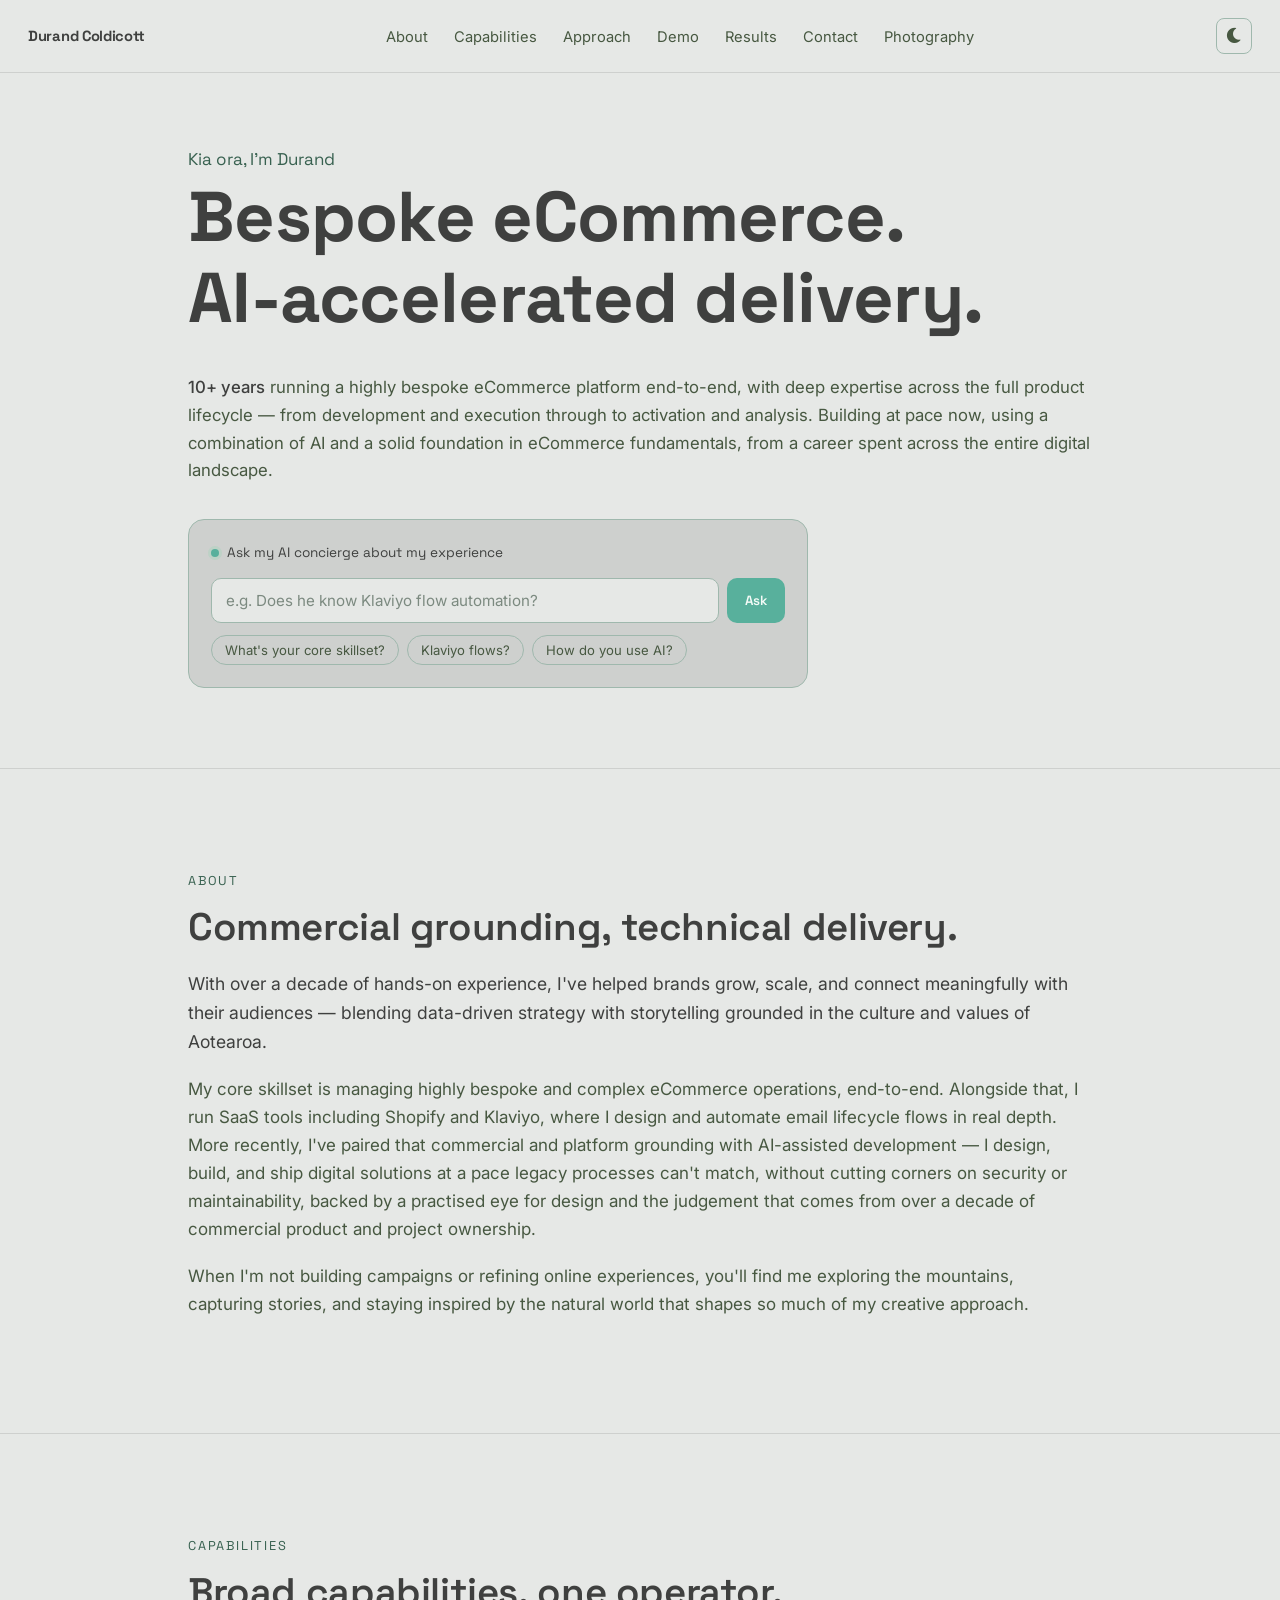
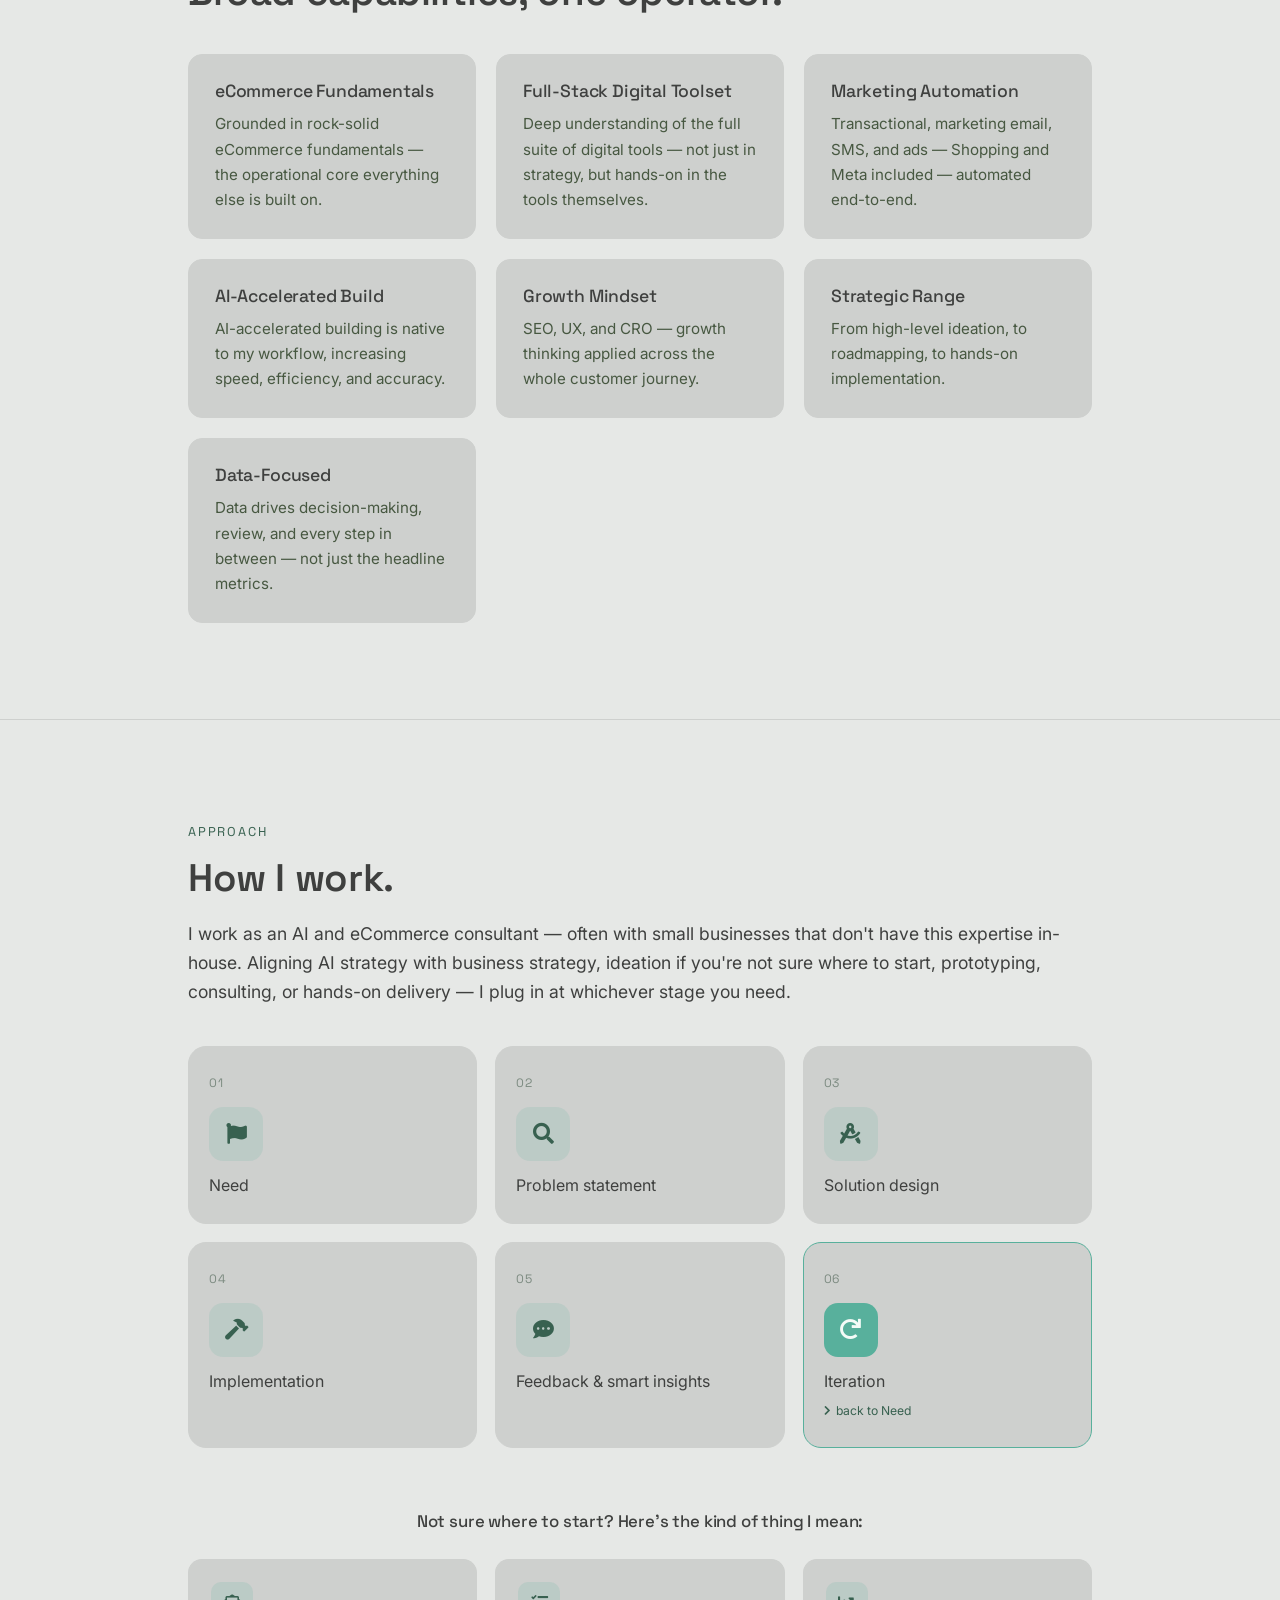
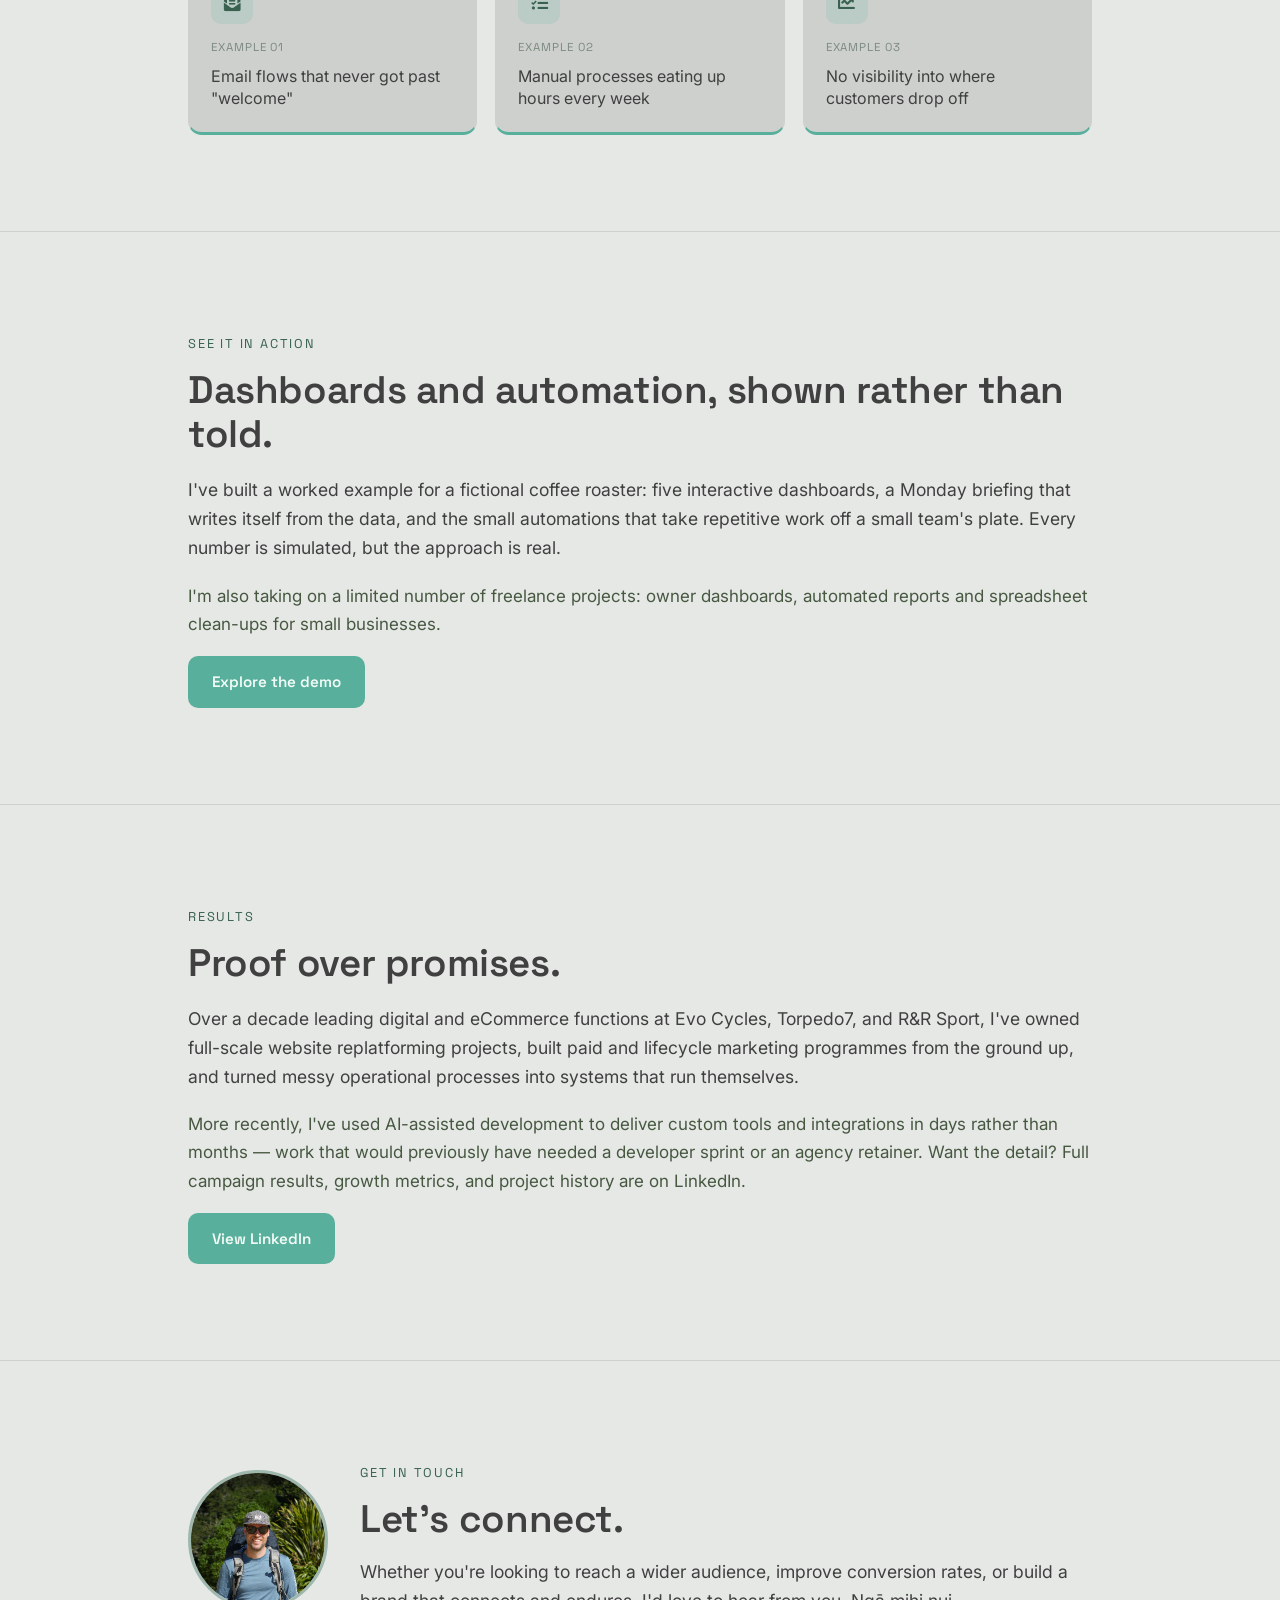
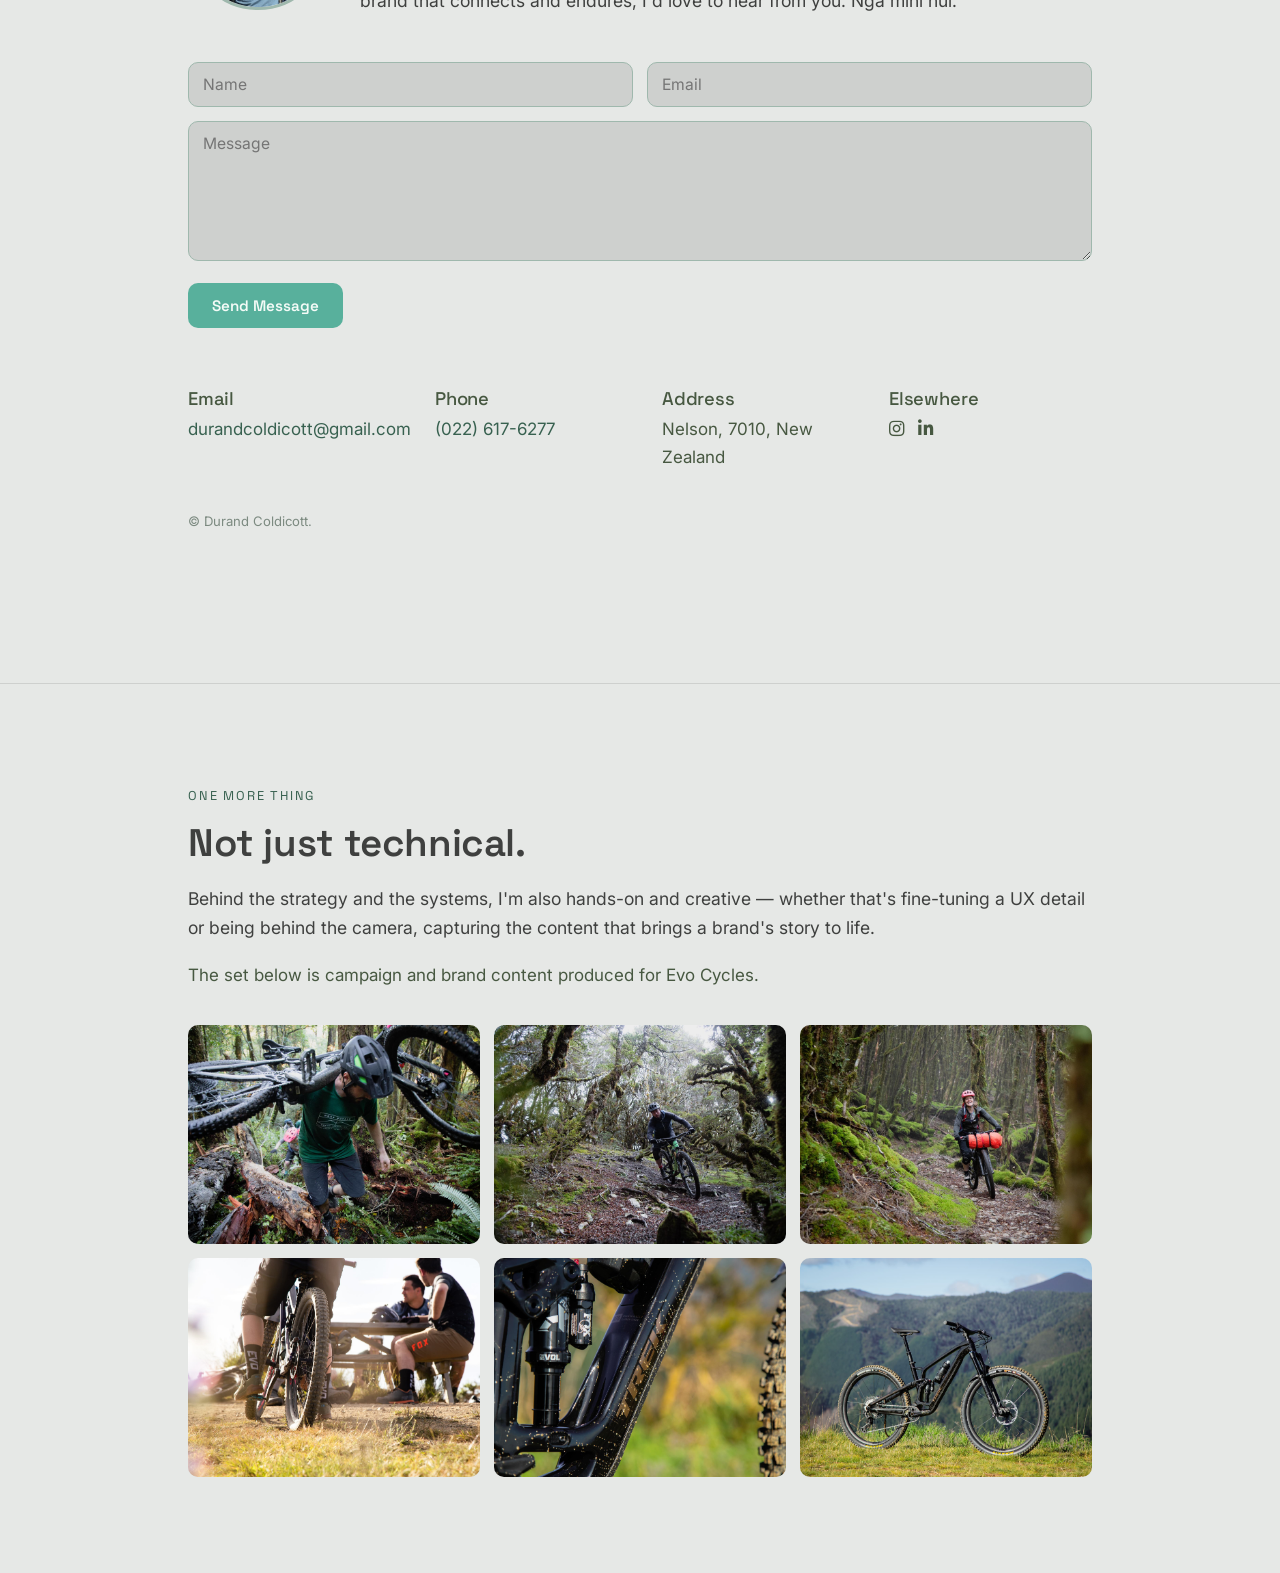
==== commit bc2ad95a: "Add /demo/ showcase: fictional-company BI dashboards and automations Public page for attracting smal" ====
--- a/index.html
+++ b/index.html
@@ -30,6 +30,7 @@
 			<li><a href="#about">About</a></li>
 			<li><a href="#capabilities">Capabilities</a></li>
 			<li><a href="#approach">Approach</a></li>
+			<li><a href="/demo/">Demo</a></li>
 			<li><a href="#results">Results</a></li>
 			<li><a href="#contact">Contact</a></li>
 			<li><a href="#work">Photography</a></li>
@@ -178,6 +179,16 @@
 		</div>
 	</section>
 
+	<section id="demo">
+		<div class="container">
+			<p class="eyebrow">See it in action</p>
+			<h2>Dashboards and automation, shown rather than told.</h2>
+			<p class="lead">I've built a worked example for a fictional coffee roaster: five interactive dashboards, a Monday briefing that writes itself from the data, and the small automations that take repetitive work off a small team's plate. Every number is simulated, but the approach is real.</p>
+			<p>I'm also taking on a limited number of freelance projects: owner dashboards, automated reports and spreadsheet clean-ups for small businesses.</p>
+			<a href="/demo/" class="btn">Explore the demo</a>
+		</div>
+	</section>
+
 	<section id="results">
 		<div class="container">
 			<p class="eyebrow">Results</p>
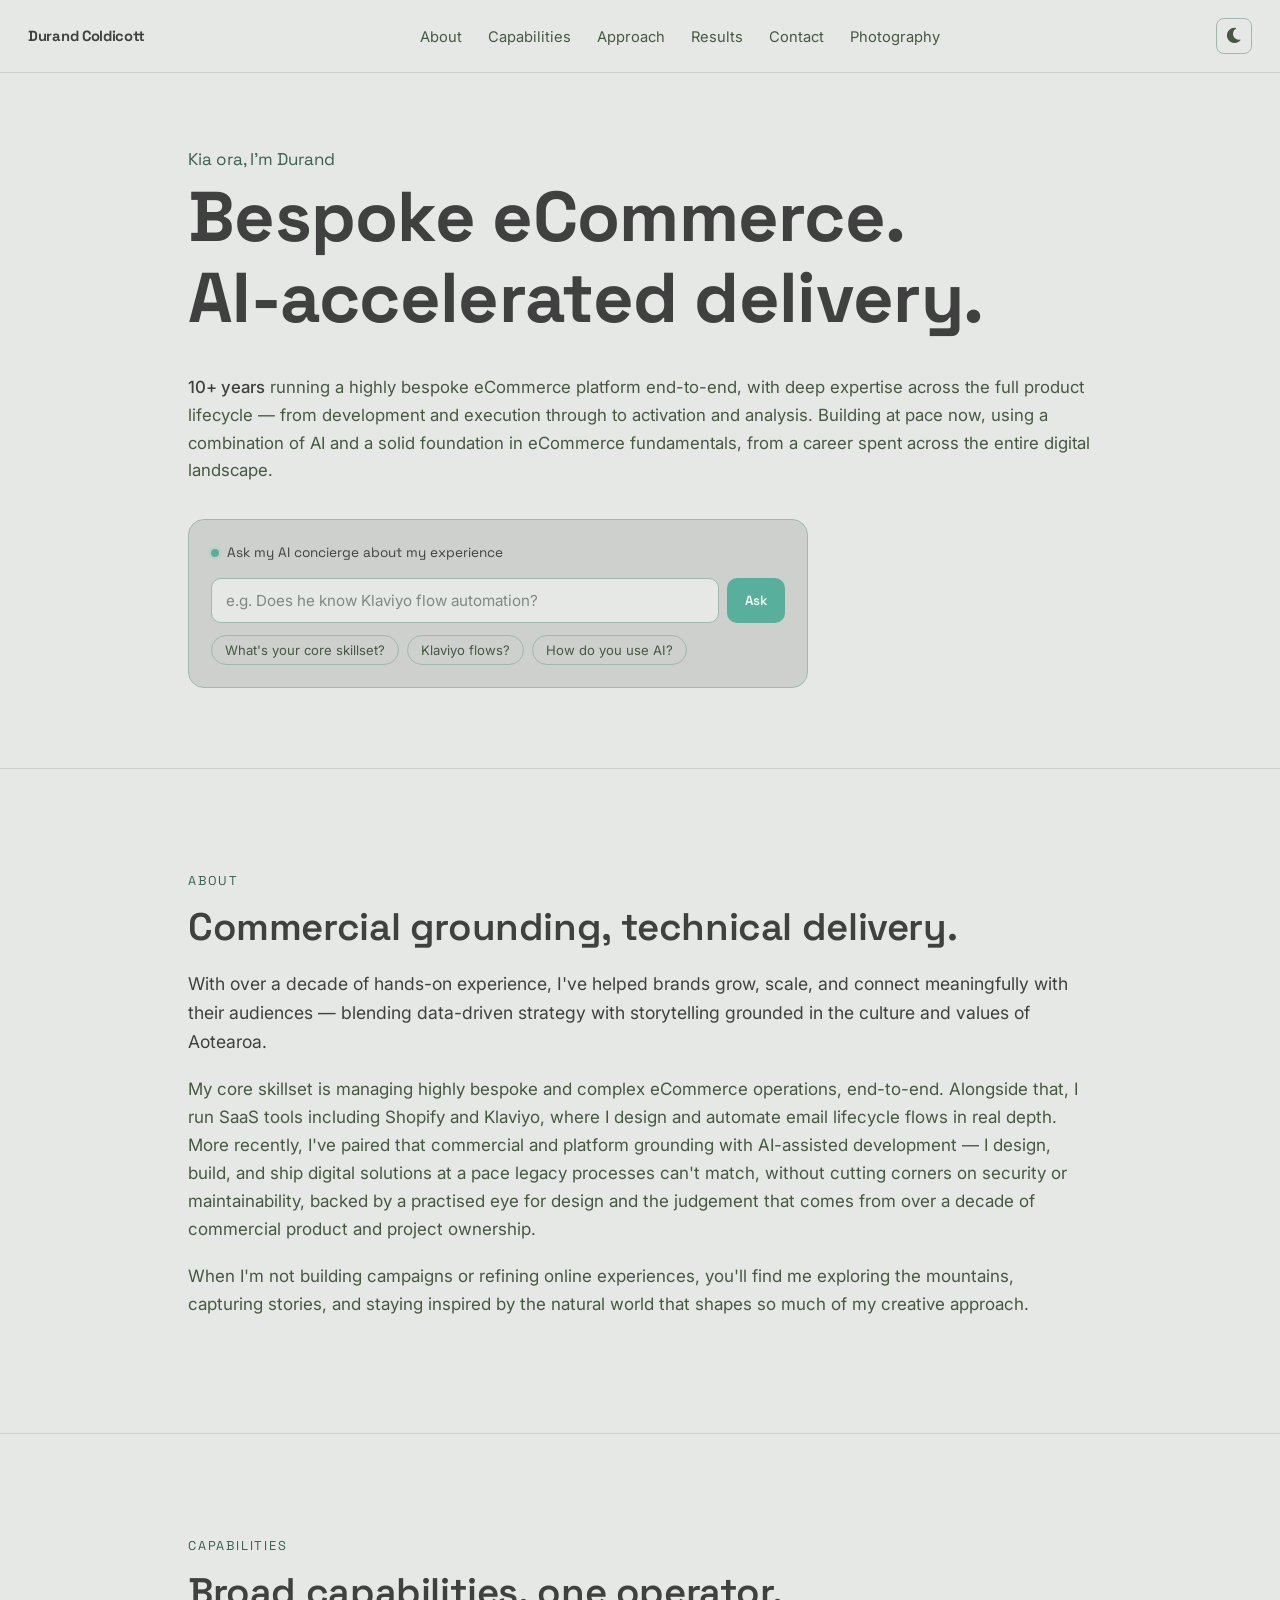
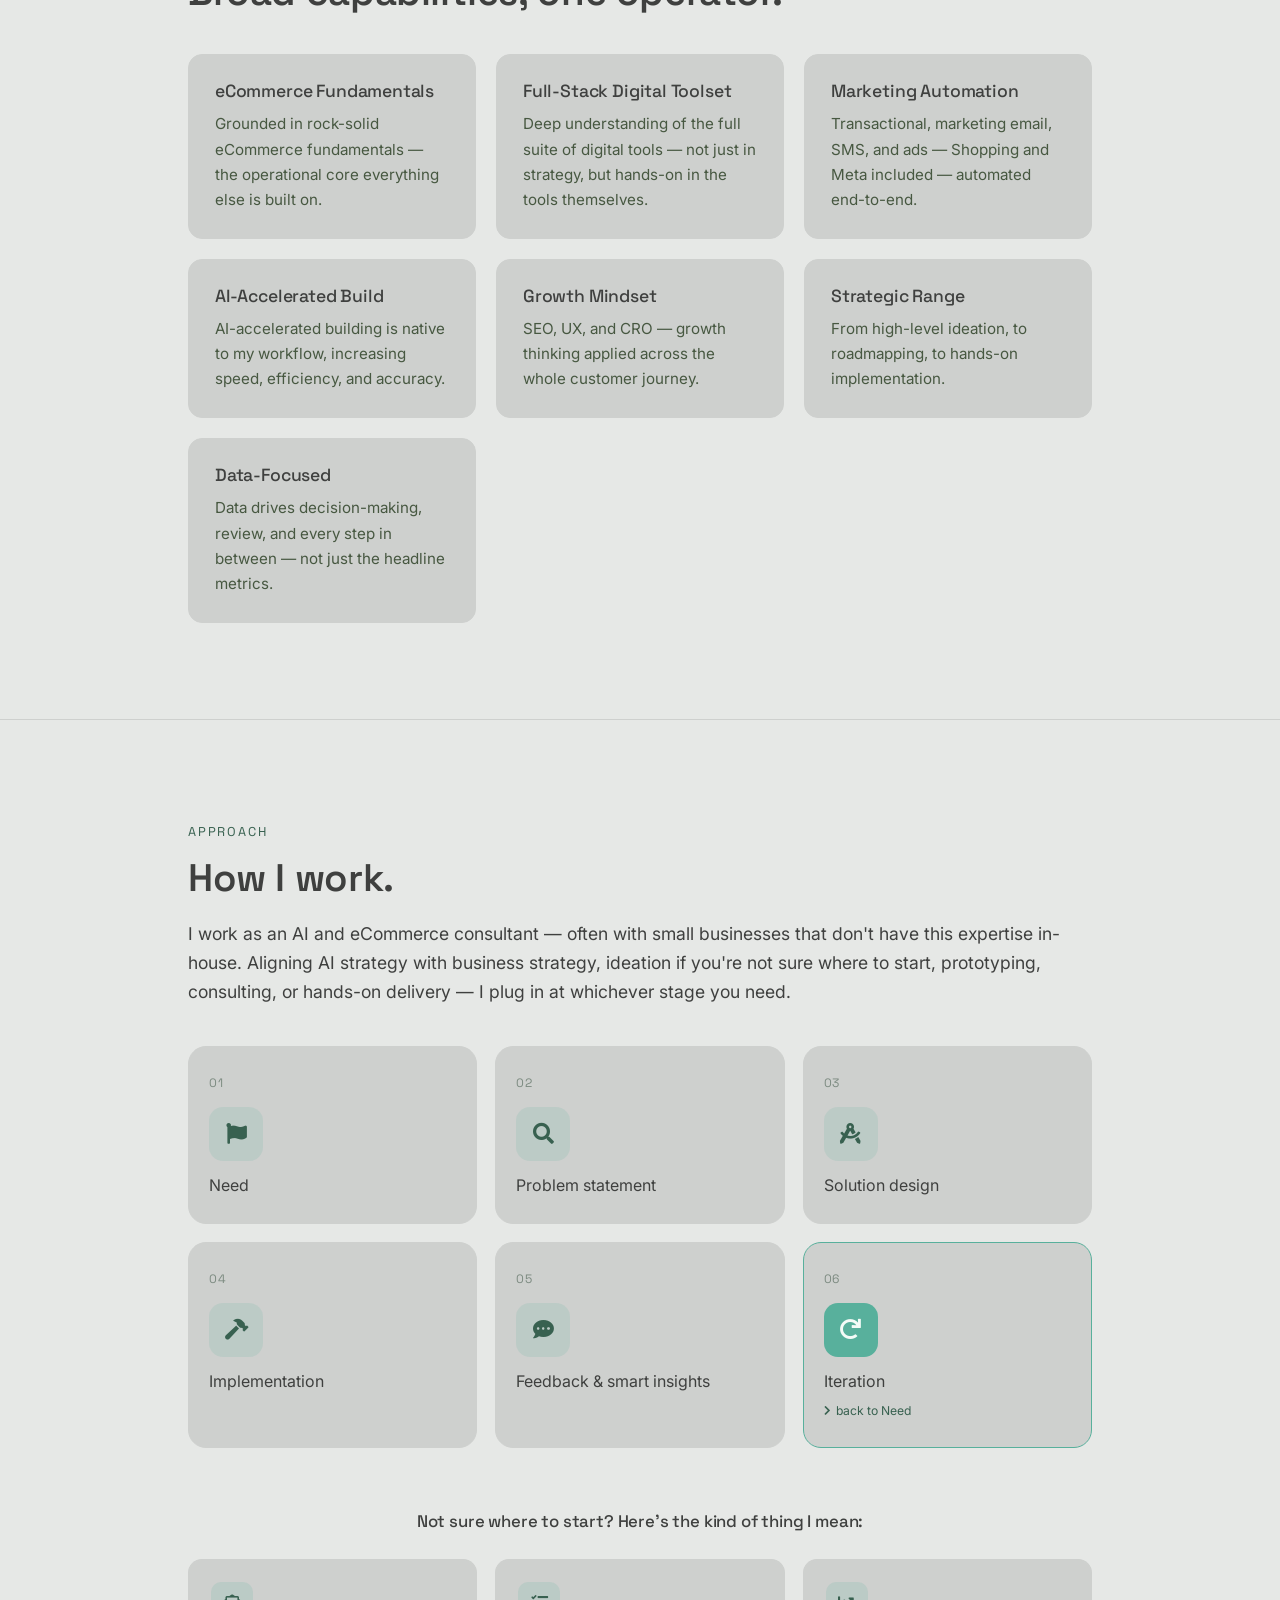
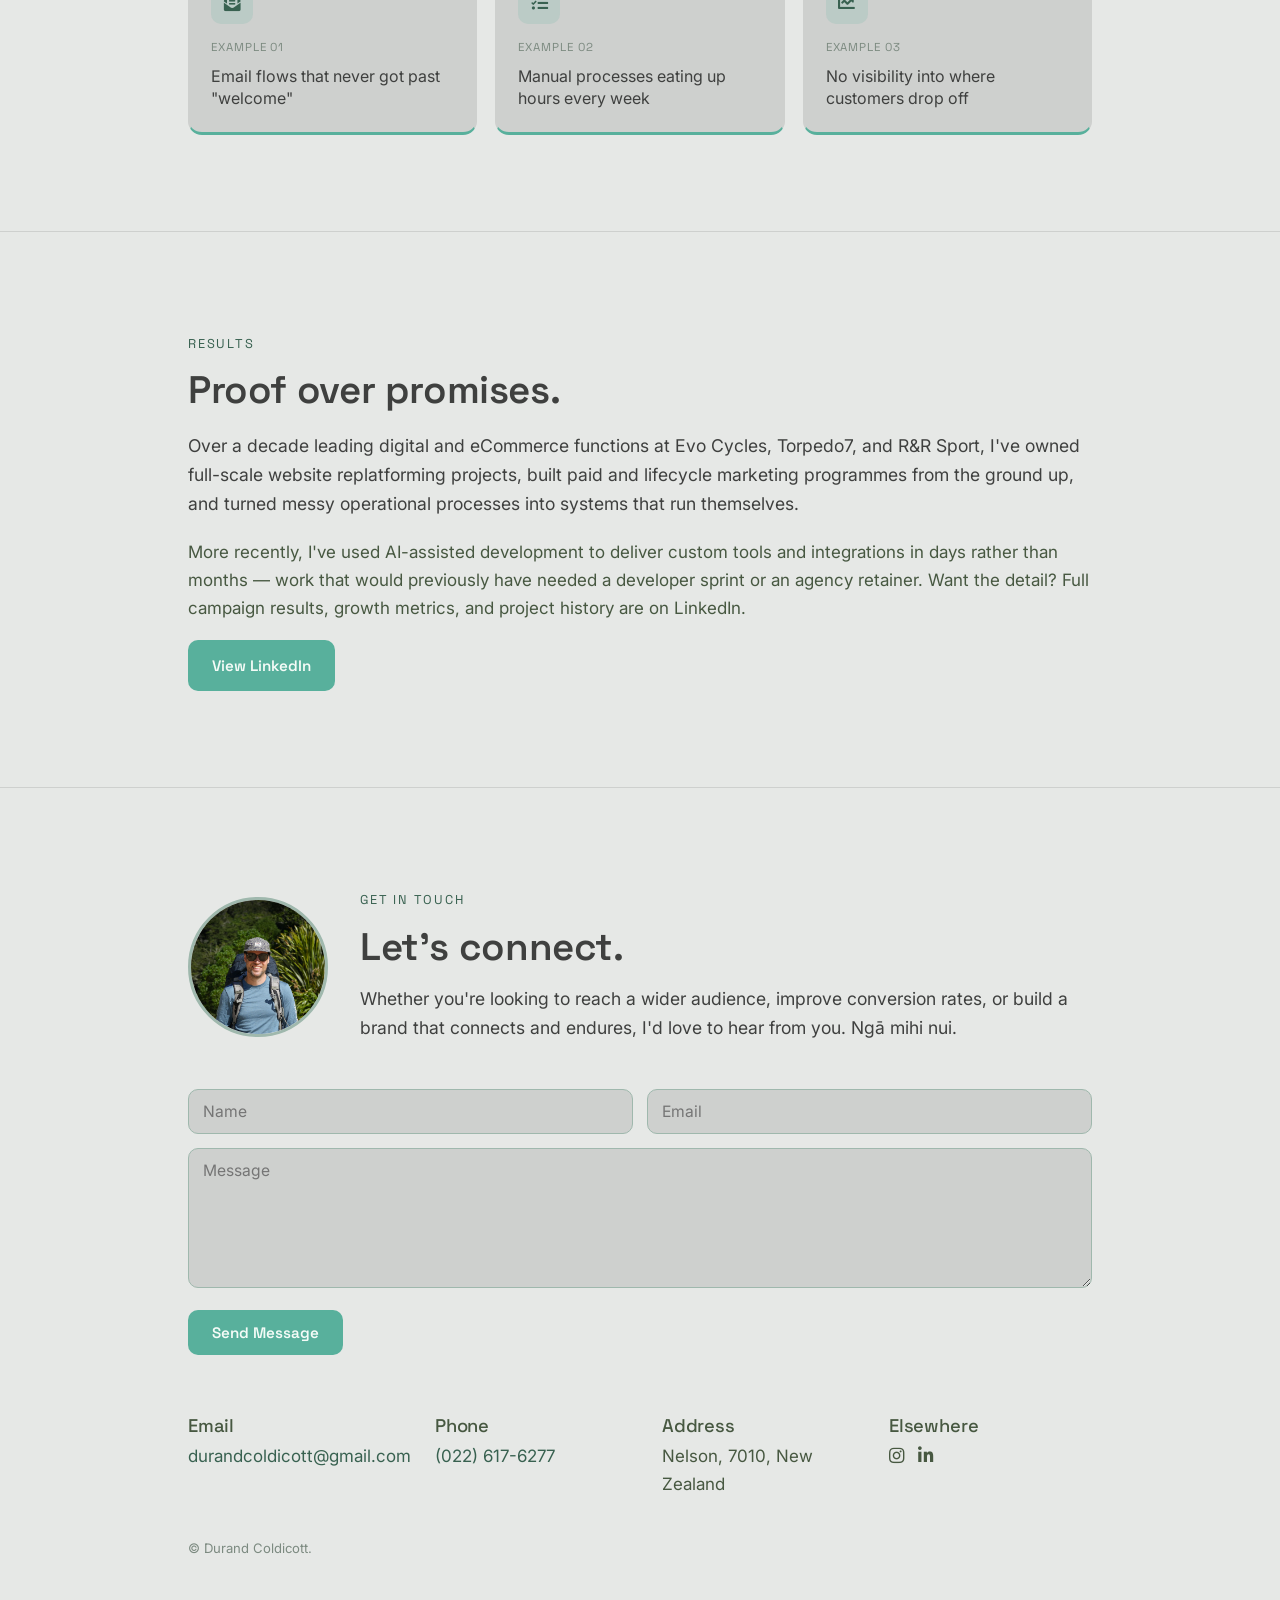
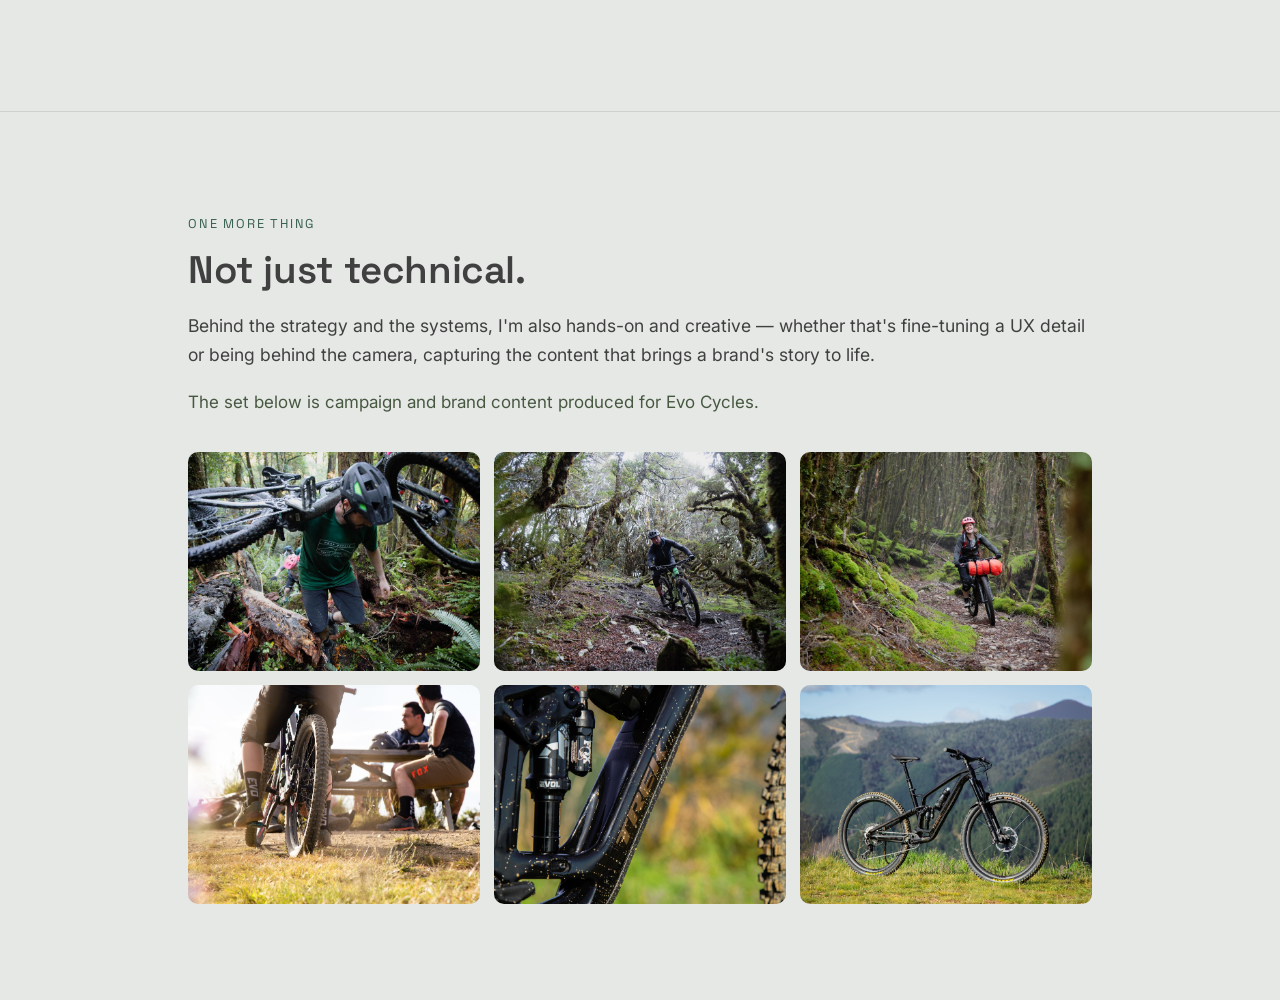
==== commit 87ef36b8: "Apply Chrome Modern Web Guidance: CSP, focus, reduced motion, form errors - Site-wide CSP and securi" ====
--- a/index.html
+++ b/index.html
@@ -1,16 +1,11 @@
 <!DOCTYPE html>
 <html lang="en">
 <head>
-	<script>
-		(function () {
-			var saved = localStorage.getItem("theme");
-			var theme = saved || (window.matchMedia("(prefers-color-scheme: light)").matches ? "light" : "dark");
-			document.documentElement.setAttribute("data-theme", theme);
-		})();
-	</script>
 	<meta charset="utf-8" />
 	<meta name="viewport" content="width=device-width, initial-scale=1" />
 	<meta name="color-scheme" content="dark light" />
+	<!-- Blocking on purpose: applies the saved theme before first paint -->
+	<script src="assets/js/theme-init.js"></script>
 	<title>Durand Coldicott | AI & eCommerce Consultant | Aotearoa</title>
 	<meta name="description" content="AI and eCommerce consultant with 10+ years running a bespoke platform end-to-end. I help small businesses without in-house expertise align AI strategy with business strategy — from ideation through to hands-on delivery." />
 	<meta name="keywords" content="AI consultant, ecommerce consultant, AI strategy, AI ideation, bespoke ecommerce platform, digital strategist, AI-assisted development, small business consulting" />
@@ -30,7 +25,6 @@
 			<li><a href="#about">About</a></li>
 			<li><a href="#capabilities">Capabilities</a></li>
 			<li><a href="#approach">Approach</a></li>
-			<li><a href="/demo/">Demo</a></li>
 			<li><a href="#results">Results</a></li>
 			<li><a href="#contact">Contact</a></li>
 			<li><a href="#work">Photography</a></li>
@@ -179,16 +173,6 @@
 		</div>
 	</section>
 
-	<section id="demo">
-		<div class="container">
-			<p class="eyebrow">See it in action</p>
-			<h2>Dashboards and automation, shown rather than told.</h2>
-			<p class="lead">I've built a worked example for a fictional coffee roaster: five interactive dashboards, a Monday briefing that writes itself from the data, and the small automations that take repetitive work off a small team's plate. Every number is simulated, but the approach is real.</p>
-			<p>I'm also taking on a limited number of freelance projects: owner dashboards, automated reports and spreadsheet clean-ups for small businesses.</p>
-			<a href="/demo/" class="btn">Explore the demo</a>
-		</div>
-	</section>
-
 	<section id="results">
 		<div class="container">
 			<p class="eyebrow">Results</p>
@@ -214,16 +198,23 @@
 				<form id="contact-form" action="https://formspree.io/f/xovdlkgo" method="POST">
 					<div class="field-row">
 						<div class="field">
-							<input type="text" name="name" id="name" placeholder="Name" required />
+							<label for="name" class="visually-hidden">Name</label>
+							<input type="text" name="name" id="name" placeholder="Name" autocomplete="name" required data-error="name-error" />
+							<span id="name-error" class="error-msg">Please enter your name.</span>
 						</div>
 						<div class="field">
-							<input type="email" name="email" id="email" placeholder="Email" required />
+							<label for="email" class="visually-hidden">Email</label>
+							<input type="email" name="email" id="email" placeholder="Email" autocomplete="email" required data-error="email-error" />
+							<span id="email-error" class="error-msg">Please enter a valid email address.</span>
 						</div>
 					</div>
 					<div class="field" style="margin-bottom: 14px;">
-						<textarea name="message" id="message" placeholder="Message" rows="6" required></textarea>
+						<label for="message" class="visually-hidden">Message</label>
+						<textarea name="message" id="message" placeholder="Message" rows="6" required data-error="message-error"></textarea>
+						<span id="message-error" class="error-msg">Please write a message.</span>
 					</div>
 					<input type="hidden" name="_subject" value="New message from durand.nz" />
+					<p id="contact-status" class="form-status" role="alert"></p>
 					<button type="submit" class="btn">Send Message</button>
 				</form>
 			</div>
--- a/assets/css/main.css
+++ b/assets/css/main.css
@@ -20,9 +20,11 @@
 	--max: 960px;
 	--font-display: "Space Grotesk", "Segoe UI", system-ui, sans-serif;
 	--font-body: "Inter", "Segoe UI", system-ui, sans-serif;
+	color-scheme: dark;
 }
 
 :root[data-theme="light"] {
+	color-scheme: light;
 	--bg: #E6E8E6;
 	--bg-rgb: 230, 232, 230;
 	--bg-elevated: #CED0CE;
@@ -41,7 +43,9 @@
 
 * { box-sizing: border-box; }
 
-html { scroll-behavior: smooth; }
+html {
+	@media (prefers-reduced-motion: no-preference) { scroll-behavior: smooth; }
+}
 
 body {
 	margin: 0;
@@ -98,7 +102,14 @@
 }
 
 /* Reveal-on-scroll */
-.reveal { opacity: 0; transform: translateY(16px); transition: opacity 0.6s ease, transform 0.6s ease; }
+.reveal {
+	opacity: 0;
+	transition: opacity 0.6s ease;
+	@media (prefers-reduced-motion: no-preference) {
+		transform: translateY(16px);
+		transition: opacity 0.6s ease, transform 0.6s ease;
+	}
+}
 .reveal.is-visible { opacity: 1; transform: none; }
 
 /* Nav */
@@ -253,6 +264,7 @@
 	width: 5px; height: 5px; border-radius: 50%;
 	background: var(--text-faint);
 	animation: typing 1.1s infinite ease-in-out;
+	@media (prefers-reduced-motion: reduce) { animation-duration: 3s; }
 }
 .msg-typing span:nth-child(2) { animation-delay: 0.15s; }
 .msg-typing span:nth-child(3) { animation-delay: 0.3s; }
@@ -270,7 +282,8 @@
 	font-family: var(--font-body);
 	font-size: 0.95rem;
 }
-#concierge-input:focus { outline: none; border-color: var(--accent); }
+#concierge-input:focus { border-color: var(--accent); }
+#concierge-input:focus-visible { outline: 2px solid var(--accent); outline-offset: 2px; }
 #concierge-input::placeholder { color: var(--text-faint); }
 
 #concierge-send {
@@ -437,7 +450,9 @@
 	width: 100%; height: 100%; object-fit: cover;
 	transition: transform 0.4s ease;
 }
-.gallery-item:hover img { transform: scale(1.05); }
+.gallery-item:hover img {
+	@media (prefers-reduced-motion: no-preference) { transform: scale(1.05); }
+}
 
 /* Contact intro */
 .contact-intro {
@@ -491,7 +506,27 @@
 	font-size: 0.98rem;
 }
 textarea { resize: vertical; min-height: 130px; }
-input:focus, textarea:focus { outline: none; border-color: var(--accent); }
+input:focus, textarea:focus { border-color: var(--accent); }
+input:focus-visible, textarea:focus-visible { outline: 2px solid var(--accent); outline-offset: 2px; }
+
+/* Field errors: shown only after the visitor has interacted (:user-invalid) */
+.error-msg { display: none; margin-top: 6px; font-size: 0.88rem; color: var(--danger); }
+:is(input, textarea):user-invalid { border-color: var(--danger); }
+:is(input, textarea):user-invalid ~ .error-msg { display: block; }
+.form-status { color: var(--danger); margin: 0 0 12px; }
+.form-status:empty { display: none; }
+
+.visually-hidden:where(:not(:focus-within, :active)) {
+	position: absolute !important;
+	clip-path: inset(50%) !important;
+	overflow: hidden !important;
+	width: 1px !important;
+	height: 1px !important;
+	margin: -1px !important;
+	padding: 0 !important;
+	border: 0 !important;
+	white-space: nowrap !important;
+}
 
 /* Footer */
 footer {
